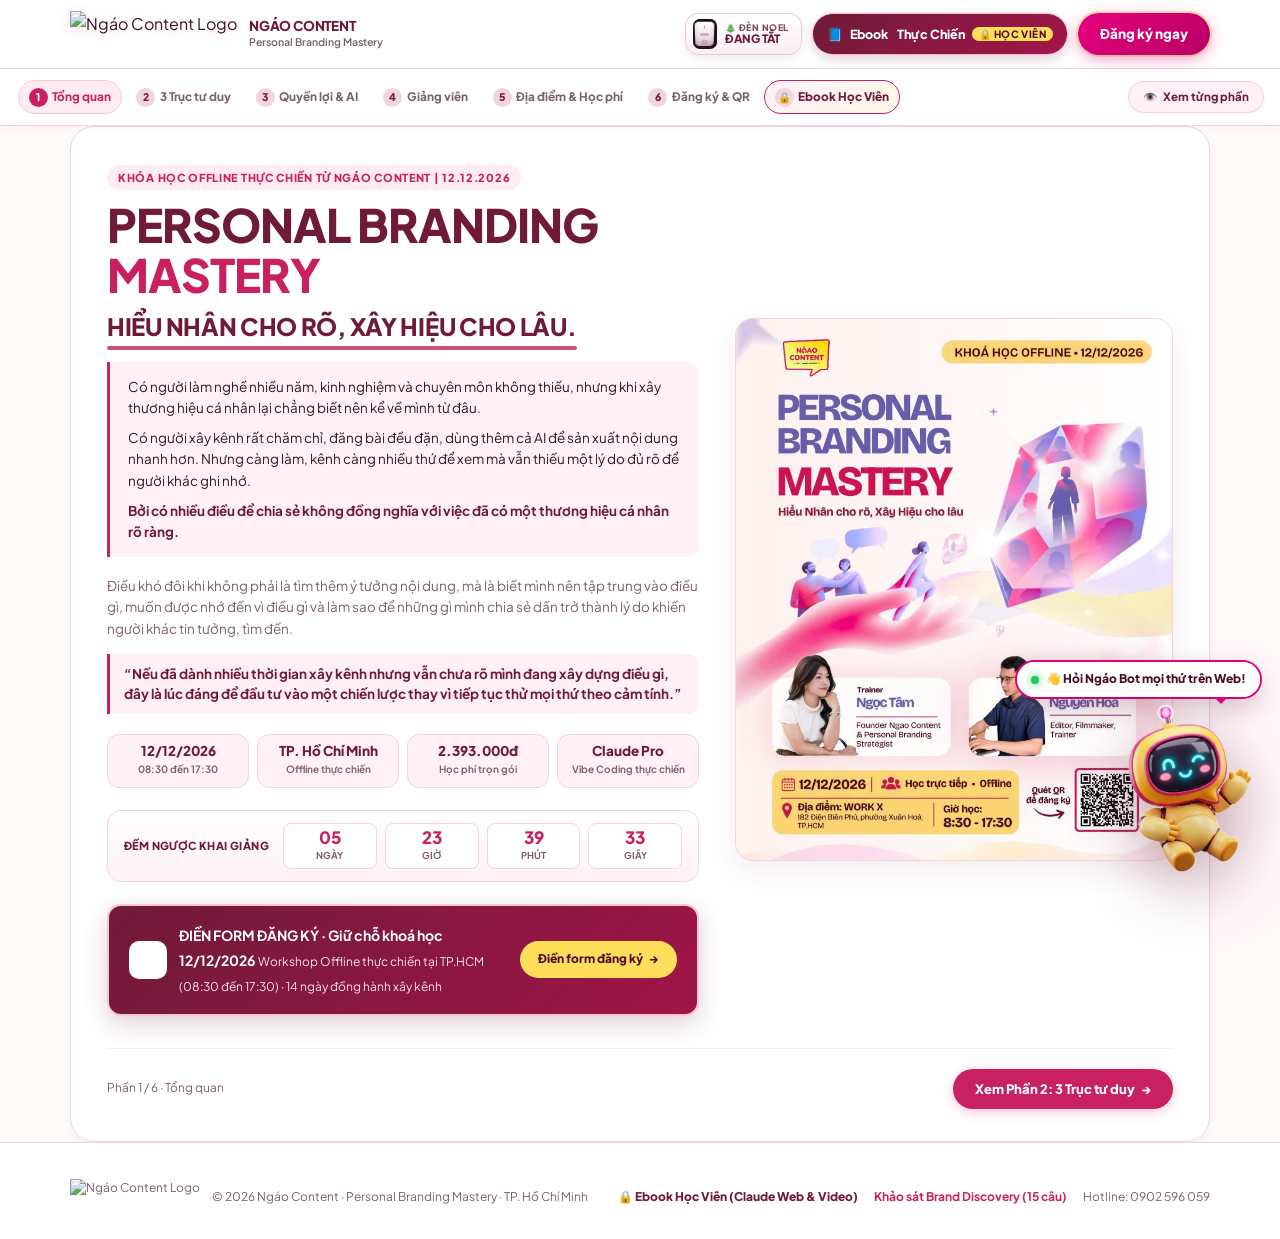
==== index.html @ 54965bad "Fix subnav Ebook tab clipping and launch interactive Noel & flashlight effects" ====
<!DOCTYPE html>
<html lang="vi">
<head>
  <meta charset="utf-8">
  <meta name="viewport" content="width=device-width, initial-scale=1">
  <title>Personal Branding Mastery | Khóa học Offline Ngáo Content</title>
  <meta name="description" content="Khóa học Offline thực chiến từ Ngáo Content | 12.12.2026 tại TP.HCM cùng Trainer Ngọc Tâm & Nguyễn Hoà. Hiểu Nhân cho rõ, Xây Hiệu cho lâu.">
  <meta name="theme-color" content="#C82061">
  <link rel="preconnect" href="https://fonts.googleapis.com">
  <link rel="preconnect" href="https://fonts.gstatic.com" crossorigin>
  <link href="https://fonts.googleapis.com/css2?family=Plus+Jakarta+Sans:wght@400;500;600;700;800;900&family=Playfair+Display:ital,wght@0,600;0,700;1,600&display=swap" rel="stylesheet">
  <style>
    :root {
      --primary: #C82061;
      --primary-dark: #701A39;
      --primary-light: #FFEBF2;
      --primary-hover: #AB164F;
      --gold: #D89824;
      --gold-light: #FDECC8;
      --bg: #FFF9FA;
      --bg-alt: #FFF1F5;
      --card-bg: #FFFFFF;
      --text: #381525;
      --text-muted: #7E5F6F;
      --text-light: #9B7E8C;
      --border: #F1D4DF;
      --border-light: #FCE8EE;
      --shadow-sm: 0 4px 12px rgba(112, 26, 57, 0.04);
      --shadow-md: 0 10px 28px rgba(112, 26, 57, 0.08);
      --shadow-lg: 0 18px 42px rgba(112, 26, 57, 0.12);
      --radius-sm: 10px;
      --radius-md: 18px;
      --radius-lg: 24px;
      --font-sans: 'Plus Jakarta Sans', system-ui, -apple-system, sans-serif;
      --font-serif: 'Playfair Display', Georgia, serif;
    }

    * { box-sizing: border-box; margin: 0; padding: 0; }
    html {
      scroll-behavior: smooth;
      overflow-x: hidden;
      max-width: 100vw;
    }
    body {
      background: var(--bg);
      color: var(--text);
      font-family: var(--font-sans);
      line-height: 1.58;
      -webkit-font-smoothing: antialiased;
      overflow-x: hidden;
      max-width: 100vw;
      min-height: 100vh;
      display: flex;
      flex-direction: column;
    }

    img { max-width: 100%; height: auto; display: block; }
    button, input, select, textarea { font: inherit; }
    a { color: inherit; text-decoration: none; }

    .container {
      width: 100%;
      max-width: 1180px;
      margin: 0 auto;
      padding: 0 20px;
    }

    /* HEADER */
    header {
      position: sticky;
      top: 0;
      z-index: 100;
      background: rgba(255, 255, 255, 0.95);
      backdrop-filter: blur(14px);
      -webkit-backdrop-filter: blur(14px);
      border-bottom: 1px solid var(--border);
    }
    .nav-wrap {
      display: flex;
      align-items: center;
      justify-content: space-between;
      height: 68px;
      gap: 14px;
    }
    .brand-logo {
      display: flex;
      align-items: center;
      gap: 12px;
      text-decoration: none;
    }
    .brand-logo-img {
      height: 46px;
      width: auto;
      object-fit: contain;
      filter: drop-shadow(0 2px 6px rgba(200, 32, 97, 0.16));
      transition: transform 0.25s ease;
    }
    .brand-logo:hover .brand-logo-img {
      transform: scale(1.05) rotate(-2deg);
    }
    .emblem {
      width: 40px;
      height: 40px;
      background: linear-gradient(135deg, var(--primary), var(--primary-dark));
      color: #fff;
      display: grid;
      place-items: center;
      font-size: 21px;
      font-weight: 900;
      border-radius: 11px;
      box-shadow: 0 3px 12px rgba(200, 32, 97, 0.28);
    }
    .brand-info b {
      display: block;
      font-size: 13.5px;
      font-weight: 850;
      letter-spacing: -0.2px;
      color: var(--primary-dark);
      line-height: 1.2;
    }
    .brand-info small {
      display: block;
      font-size: 10.5px;
      color: var(--text-muted);
      font-weight: 600;
    }

    .nav-actions {
      display: flex;
      align-items: center;
      gap: 10px;
    }
    .btn-ebook-nav {
      display: inline-flex;
      align-items: center;
      gap: 8px;
      height: 42px;
      padding: 0 18px;
      background: linear-gradient(135deg, #701A39 0%, #A3164B 100%);
      color: #fff;
      border: 1.5px solid #F6B8D0;
      border-radius: 9999px;
      font-size: 13px;
      font-weight: 800;
      cursor: pointer;
      box-shadow: 0 4px 12px rgba(112, 26, 57, 0.2);
      transition: all 0.25s cubic-bezier(0.16, 1, 0.3, 1);
      white-space: nowrap;
      flex-shrink: 0;
      line-height: 1;
    }
    .btn-ebook-nav:hover {
      transform: translateY(-2px);
      box-shadow: 0 8px 20px rgba(112, 26, 57, 0.32);
      background: linear-gradient(135deg, #881B43 0%, #C82061 100%);
    }
    .btn-ebook-nav .vip-pill {
      background: #FFDE59;
      color: #540B27;
      font-size: 10px;
      font-weight: 900;
      padding: 3px 8px;
      border-radius: 9999px;
      letter-spacing: 0.4px;
      line-height: 1;
      display: inline-flex;
      align-items: center;
    }

    .btn-primary {
      display: inline-flex;
      align-items: center;
      justify-content: center;
      height: 42px;
      padding: 0 22px;
      background: linear-gradient(135deg, var(--primary), var(--primary-dark));
      color: #fff;
      border: none;
      border-radius: 9999px;
      font-size: 13.5px;
      font-weight: 750;
      cursor: pointer;
      box-shadow: 0 4px 14px rgba(200, 32, 97, 0.25);
      transition: all 0.2s ease;
      white-space: nowrap;
      flex-shrink: 0;
      line-height: 1;
    }
    .btn-primary:hover {
      transform: translateY(-1px);
      box-shadow: 0 6px 18px rgba(200, 32, 97, 0.35);
    }
    .btn-header-reg {
      background: linear-gradient(135deg, #E6007E 0%, #B80064 100%);
      box-shadow: 0 4px 16px rgba(230, 0, 126, 0.38), 0 0 0 2px rgba(255, 222, 89, 0.45);
      font-weight: 850;
      transition: all 0.22s ease;
    }
    .btn-header-reg:hover {
      transform: translateY(-1px) scale(1.03);
      box-shadow: 0 8px 24px rgba(230, 0, 126, 0.58), 0 0 0 3px rgba(255, 222, 89, 0.75);
    }

    /* PART SELECTOR / SUBNAV BAR */
    .part-nav-bar {
      background: #fff;
      border-bottom: 1px solid var(--border);
      position: sticky;
      top: 68px;
      z-index: 90;
      box-shadow: 0 2px 8px rgba(112, 26, 57, 0.03);
    }
    .part-nav-container {
      max-width: 1280px;
      display: flex;
      align-items: center;
      justify-content: space-between;
      gap: 10px;
      padding: 8px 16px;
      overflow: visible;
    }
    
    .part-tabs {
      display: flex;
      align-items: center;
      gap: 4px;
      list-style: none;
      overflow-x: auto;
      scrollbar-width: none;
      flex: 1 1 auto;
      min-width: 0;
      padding: 3px 2px;
    }
    .part-tabs::-webkit-scrollbar { display: none; }
    .part-tab-btn {
      display: inline-flex;
      align-items: center;
      gap: 4.5px;
      padding: 6.5px 9.5px;
      border-radius: 99px;
      font-size: 11.8px;
      font-weight: 750;
      color: var(--text-muted);
      border: 1.5px solid transparent;
      background: transparent;
      cursor: pointer;
      white-space: nowrap;
      flex-shrink: 0;
      transition: all 0.2s ease;
    }
    @media (max-width: 1180px) and (min-width: 641px) {
      .part-nav-container {
        gap: 8px;
        padding: 7px 12px;
      }
      .part-tabs { gap: 3px; }
      .part-tab-btn {
        padding: 6px 7.5px;
        font-size: 11.2px;
        gap: 3.5px;
      }
      .view-mode-toggle {
        padding: 5.5px 10px;
        font-size: 11px;
      }
    }
    .part-tab-btn:hover {
      background: var(--bg-alt);
      color: var(--primary-dark);
    }
    .part-tab-btn.active {
      background: var(--primary-light);
      border-color: #F6CAD8;
      color: var(--primary);
    }
    .part-tab-btn .badge-num {
      width: 19px;
      height: 19px;
      border-radius: 50%;
      background: #F1D4DF;
      color: var(--primary-dark);
      display: grid;
      place-items: center;
      font-size: 10.5px;
      font-weight: 800;
    }
    .part-tab-btn.active .badge-num {
      background: var(--primary);
      color: #fff;
    }

    .view-mode-toggle {
      display: inline-flex;
      align-items: center;
      gap: 6px;
      font-size: 11.5px;
      font-weight: 750;
      color: var(--primary-dark);
      background: var(--bg-alt);
      padding: 6px 14px;
      border-radius: 99px;
      border: 1.5px solid var(--border);
      cursor: pointer;
      white-space: nowrap;
      flex-shrink: 0;
      margin-left: auto;
      box-shadow: 0 1px 4px rgba(112, 26, 57, 0.05);
      transition: all 0.2s ease;
    }
    .view-mode-toggle:hover {
      background: #fff;
      border-color: var(--primary);
      color: var(--primary);
    }

    /* MAIN CONTENT VIEWPORTS */
    main { flex: 1; padding: 24px 0 50px; }

    .part-section {
      display: none;
      animation: fadeIn 0.25s ease-out;
      scroll-margin-top: 135px;
    }
    .part-section.active {
      display: block;
    }
    body.mode-full-scroll .part-section {
      display: block !important;
      padding-bottom: 48px;
      margin-bottom: 48px;
      border-bottom: 1px dashed var(--border);
    }
    @keyframes fadeIn {
      from { opacity: 0; transform: translateY(6px); }
      to { opacity: 1; transform: translateY(0); }
    }

    .part-card {
      background: #fff;
      border: 1.5px solid var(--border);
      border-radius: var(--radius-lg);
      padding: 36px 36px 32px;
      box-shadow: var(--shadow-sm);
    }

    .sec-badge {
      display: inline-block;
      font-size: 11px;
      font-weight: 850;
      text-transform: uppercase;
      letter-spacing: 0.7px;
      color: var(--primary);
      background: var(--primary-light);
      padding: 4px 11px;
      border-radius: 99px;
      margin-bottom: 10px;
    }
    .sec-title {
      font-size: clamp(23px, 2.8vw, 34px);
      font-weight: 900;
      color: var(--primary-dark);
      letter-spacing: -0.6px;
      line-height: 1.2;
      margin-bottom: 10px;
    }
    .sec-desc {
      font-size: 14.5px;
      color: var(--text-muted);
      line-height: 1.62;
      max-width: 720px;
      margin-bottom: 24px;
    }

    /* PART 1: OVERVIEW HERO */
    .overview-grid {
      display: grid;
      grid-template-columns: 1.15fr 0.85fr;
      gap: 36px;
      align-items: center;
    }
    .hero-h1 {
      font-size: clamp(30px, 3.8vw, 46px);
      font-weight: 900;
      line-height: 1.08;
      letter-spacing: -1px;
      color: var(--primary-dark);
      text-transform: uppercase;
      margin-bottom: 8px;
    }
    .hero-h1 em {
      display: block;
      color: var(--primary);
      font-style: normal;
    }
    .hero-slogan {
      font-family: var(--font-sans);
      font-size: clamp(18px, 2.2vw, 24px);
      font-weight: 850;
      font-style: normal;
      letter-spacing: -0.3px;
      color: var(--primary-dark);
      margin-bottom: 16px;
      display: inline-block;
      position: relative;
    }
    .hero-slogan::after {
      content: "";
      position: absolute;
      left: 0;
      bottom: -4px;
      width: 100%;
      height: 4px;
      background: var(--primary);
      border-radius: 2px;
      opacity: 0.8;
    }

    .pain-box {
      background: var(--bg-alt);
      border-left: 3px solid var(--primary);
      padding: 14px 18px;
      border-radius: 0 12px 12px 0;
      font-size: 13.5px;
      color: var(--text);
      line-height: 1.6;
      margin-bottom: 18px;
    }
    .pain-box p { margin-bottom: 8px; }
    .pain-box p:last-child { margin-bottom: 0; }

    .hero-quote-highlight {
      font-family: var(--font-sans);
      font-style: normal;
      color: var(--primary-dark);
      font-weight: 700;
      font-size: 13.5px;
      line-height: 1.5;
      margin-bottom: 20px;
      display: block;
      padding: 10px 14px;
      background: #FFF0F5;
      border-left: 3.5px solid var(--primary);
      border-radius: 0 10px 10px 0;
    }

    /* STATS BADGES */
    .quick-stats {
      display: grid;
      grid-template-columns: repeat(4, 1fr);
      gap: 8px;
      margin-bottom: 22px;
    }
    .stat-pill {
      background: var(--bg-alt);
      border: 1px solid var(--border);
      border-radius: 12px;
      padding: 9px 8px;
      text-align: center;
    }
    .stat-pill strong {
      display: block;
      font-size: 13.5px;
      font-weight: 850;
      color: var(--primary-dark);
      line-height: 1.1;
    }
    .stat-pill small {
      display: block;
      font-size: 10px;
      color: var(--text-muted);
      font-weight: 650;
      margin-top: 3px;
    }

    /* COUNTDOWN */
    .countdown-bar {
      background: linear-gradient(180deg, #FFFFFF, var(--bg-alt));
      border: 1.5px solid var(--border);
      border-radius: 14px;
      padding: 12px 16px;
      display: flex;
      align-items: center;
      gap: 14px;
      margin-bottom: 22px;
    }
    .cd-title {
      font-size: 11px;
      font-weight: 800;
      color: var(--primary-dark);
      text-transform: uppercase;
      letter-spacing: 0.4px;
      min-width: 90px;
    }
    .cd-items {
      display: flex;
      gap: 8px;
      flex: 1;
    }
    .cd-box {
      flex: 1;
      text-align: center;
      background: #fff;
      border: 1px solid #F8D1E0;
      border-radius: 8px;
      padding: 5px 2px;
    }
    .cd-box b {
      display: block;
      font-size: 17px;
      font-weight: 900;
      color: var(--primary);
      line-height: 1;
    }
    .cd-box span {
      display: block;
      font-size: 9.5px;
      color: var(--text-muted);
      font-weight: 700;
      text-transform: uppercase;
      margin-top: 2px;
    }

    /* POSTER CARD RIGHT */
    .poster-wrap {
      border: 1.5px solid var(--border);
      border-radius: var(--radius-md);
      overflow: hidden;
      box-shadow: var(--shadow-md);
      background: #FFF1F5;
      position: relative;
    }
    .poster-wrap img {
      width: 100%;
      aspect-ratio: 825 / 1024;
      object-fit: cover;
    }

    /* PART 2: INTERACTIVE 3-PILLAR TABS */
    .pillar-tabs {
      display: grid;
      grid-template-columns: repeat(3, 1fr);
      gap: 12px;
      margin-bottom: 24px;
    }
    .pillar-tab-card {
      background: var(--bg-alt);
      border: 2px solid var(--border);
      border-radius: 14px;
      padding: 16px 14px;
      cursor: pointer;
      text-align: left;
      transition: all 0.2s ease;
    }
    .pillar-tab-card:hover {
      border-color: #E2A6BD;
      background: #FFF4F8;
    }
    .pillar-tab-card.active {
      background: #fff;
      border-color: var(--primary);
      box-shadow: 0 4px 16px rgba(200, 32, 97, 0.12);
    }
    .pillar-tab-badge {
      display: inline-block;
      font-size: 10.5px;
      font-weight: 850;
      color: var(--primary);
      text-transform: uppercase;
      margin-bottom: 4px;
    }
    .pillar-tab-card h4 {
      font-size: 16px;
      font-weight: 850;
      color: var(--primary-dark);
      letter-spacing: -0.2px;
    }
    .pillar-tab-card small {
      display: block;
      font-size: 11px;
      color: var(--text-muted);
      margin-top: 2px;
    }

    .pillar-detail-box {
      background: var(--bg-alt);
      border: 1.5px solid var(--border);
      border-radius: var(--radius-md);
      padding: 26px 28px;
    }
    .p-detail-content { display: none; }
    .p-detail-content.active { display: block; animation: fadeIn 0.2s ease; }
    .p-detail-content h3 {
      font-size: 19px;
      font-weight: 850;
      color: var(--primary-dark);
      margin-bottom: 10px;
    }
    .p-detail-content p {
      font-size: 13.5px;
      color: var(--text);
      line-height: 1.62;
      margin-bottom: 16px;
    }
    .p-list {
      list-style: none;
      display: grid;
      gap: 10px;
    }
    .p-list li {
      display: flex;
      align-items: flex-start;
      gap: 10px;
      font-size: 13px;
      font-weight: 600;
      color: var(--text);
    }
    .p-list li span {
      color: var(--primary);
      font-size: 14px;
      flex-shrink: 0;
    }

    /* PART 3: PACKAGES & BEYOND 1-DAY VALUE */
    .benefit-grid {
      display: grid;
      grid-template-columns: repeat(2, 1fr);
      gap: 18px;
      margin-top: 20px;
    }
    .benefit-card {
      background: var(--bg-alt);
      border: 1.5px solid var(--border);
      border-radius: 14px;
      padding: 20px;
      display: flex;
      gap: 14px;
      align-items: flex-start;
      transition: all 0.2s ease;
    }
    .benefit-card:hover {
      background: #fff;
      border-color: var(--primary);
      box-shadow: var(--shadow-sm);
    }
    .benefit-icon {
      width: 44px;
      height: 44px;
      background: #fff;
      border: 1.5px solid var(--border);
      border-radius: 12px;
      display: grid;
      place-items: center;
      font-size: 20px;
      flex-shrink: 0;
    }
    .benefit-card h4 {
      font-size: 15px;
      font-weight: 850;
      color: var(--primary-dark);
      margin-bottom: 4px;
    }
    .benefit-card p {
      font-size: 12.5px;
      color: var(--text-muted);
      line-height: 1.5;
    }

    .ai-highlight-card {
      grid-column: span 2;
      background: linear-gradient(135deg, #701A39, #450B20);
      color: #fff;
      border-radius: 16px;
      padding: 24px 28px;
      border: 1.5px solid #A01548;
      box-shadow: 0 8px 24px rgba(112, 26, 57, 0.2);
    }
    .ai-highlight-card h4 {
      color: #FFD43B;
      font-size: 17px;
      font-weight: 850;
      margin-bottom: 8px;
      display: flex;
      align-items: center;
      gap: 8px;
    }
    .ai-highlight-card p {
      color: #F8D8E5;
      font-size: 13.5px;
      line-height: 1.6;
      margin-bottom: 12px;
    }
    .ai-highlight-quote {
      font-family: var(--font-sans);
      font-style: normal;
      font-weight: 700;
      color: #FFF;
      font-size: 13.5px;
      line-height: 1.55;
      border-left: 3.5px solid #FFD43B;
      padding-left: 12px;
    }

    /* PART 4: TRAINERS */
    .trainers-row {
      display: grid;
      grid-template-columns: 1fr 1fr;
      gap: 24px;
    }
    .trainer-card {
      background: #FFFFFF;
      border: 1.5px solid var(--border);
      border-radius: 18px;
      padding: 24px;
      display: flex;
      flex-direction: column;
      gap: 14px;
      transition: all 0.25s ease;
      box-shadow: 0 4px 16px rgba(112, 26, 57, 0.05);
      position: relative;
    }
    .trainer-card:hover {
      border-color: var(--primary);
      box-shadow: 0 10px 28px rgba(112, 26, 57, 0.12);
      transform: translateY(-2px);
    }
    .trainer-top {
      display: grid;
      grid-template-columns: 120px 1fr;
      gap: 18px;
      align-items: center;
    }
    .trainer-avatar-frame {
      width: 120px;
      height: 155px;
      border-radius: 16px;
      overflow: hidden;
      border: 3px solid #FFF;
      box-shadow: 0 6px 18px rgba(112, 26, 57, 0.14);
      background: linear-gradient(135deg, #FFF1F5 0%, #FFE0EC 100%);
      flex-shrink: 0;
    }
    .trainer-avatar-frame img {
      width: 100%;
      height: 100%;
      object-fit: cover;
      object-position: top center;
      display: block;
    }
    .trainer-meta h3 {
      font-size: 22px;
      font-weight: 900;
      color: var(--primary-dark);
      margin-bottom: 4px;
      letter-spacing: -0.3px;
    }
    .t-badge {
      display: inline-block;
      font-size: 11px;
      font-weight: 850;
      color: #FFF;
      background: var(--primary);
      padding: 3px 10px;
      border-radius: 99px;
      text-transform: uppercase;
      letter-spacing: 0.5px;
      margin-bottom: 6px;
    }
    .trainer-title {
      font-size: 12.5px;
      font-weight: 800;
      color: var(--primary-dark);
      line-height: 1.4;
      margin-bottom: 0;
    }
    .trainer-bio {
      font-size: 13px;
      color: var(--text);
      line-height: 1.6;
      background: #FFF9FB;
      border: 1px solid #F8DFE9;
      border-radius: 12px;
      padding: 12px 14px;
    }
    .trainer-trust-block {
      background: #FAFAFA;
      border: 1px solid #ECECEC;
      border-radius: 12px;
      padding: 12px 14px;
    }
    .trust-block-title {
      font-size: 11px;
      font-weight: 850;
      color: var(--primary-dark);
      text-transform: uppercase;
      letter-spacing: 0.5px;
      margin-bottom: 8px;
      display: flex;
      align-items: center;
      gap: 6px;
    }
    .trainer-channels-chips {
      display: flex;
      flex-wrap: wrap;
      gap: 6px;
      margin-bottom: 10px;
    }
    .channel-chip {
      background: #FFF;
      border: 1px solid #E4CDD7;
      padding: 5px 11px;
      border-radius: 8px;
      font-size: 11.5px;
      font-weight: 700;
      color: var(--primary-dark);
      display: inline-flex;
      align-items: center;
      gap: 5px;
      text-decoration: none;
      transition: all 0.2s;
    }
    .channel-chip:hover {
      border-color: var(--primary);
      background: #FFF0F5;
      color: var(--primary);
    }
    .trust-bullets {
      list-style: none;
      padding: 0;
      margin: 0;
      display: flex;
      flex-direction: column;
      gap: 6px;
    }
    .trust-bullets li {
      font-size: 12px;
      color: var(--text);
      line-height: 1.45;
      position: relative;
      padding-left: 18px;
    }
    .trust-bullets li::before {
      content: "✓";
      position: absolute;
      left: 0;
      top: 0;
      color: var(--primary);
      font-weight: 900;
      font-size: 11px;
    }
    .trainer-quote-box {
      margin-top: auto;
      background: linear-gradient(135deg, #FFF0F5 0%, #FFF8FA 100%);
      border-left: 3.5px solid var(--primary);
      border-radius: 0 10px 10px 0;
      padding: 10px 14px;
      font-family: var(--font-sans);
      font-style: normal;
      font-size: 12.5px;
      font-weight: 700;
      color: var(--primary-dark);
      line-height: 1.5;
    }

    /* PART 5: LOGISTICS & PRICING */
    .logistics-grid {
      display: grid;
      grid-template-columns: repeat(3, 1fr);
      gap: 16px;
      margin-bottom: 24px;
    }
    .log-card {
      background: var(--bg-alt);
      border: 1.5px solid var(--border);
      border-radius: 14px;
      padding: 20px 18px;
    }
    .log-card .icon {
      font-size: 24px;
      margin-bottom: 8px;
    }
    .log-card span {
      display: block;
      font-size: 11px;
      font-weight: 800;
      color: var(--primary);
      text-transform: uppercase;
      letter-spacing: 0.4px;
      margin-bottom: 2px;
    }
    .log-card strong {
      display: block;
      font-size: 15px;
      font-weight: 850;
      color: var(--primary-dark);
      margin-bottom: 4px;
    }
    .log-card p {
      font-size: 12.5px;
      color: var(--text-muted);
      line-height: 1.45;
    }

    .pricing-banner {
      background: linear-gradient(135deg, #FFF0F5 0%, #FFF8E7 100%);
      border: 2px solid #C82061;
      border-radius: 16px;
      padding: 20px 24px;
      display: flex;
      align-items: center;
      justify-content: space-between;
      gap: 20px;
      margin-bottom: 24px;
      box-shadow: 0 4px 16px rgba(200, 32, 97, 0.12);
    }
    .price-val {
      font-size: clamp(24px, 3vw, 34px);
      font-weight: 900;
      color: var(--primary);
      line-height: 1;
    }
    .price-note {
      font-size: 12px;
      color: #8E204E;
      font-weight: 700;
      margin-top: 4px;
    }

    .audience-tag-wrap {
      background: var(--bg-alt);
      border: 1px solid var(--border);
      border-radius: 12px;
      padding: 16px;
      margin-bottom: 24px;
    }
    .audience-tag-wrap strong {
      display: block;
      font-size: 13px;
      color: var(--primary-dark);
      margin-bottom: 8px;
    }
    .audience-tags {
      display: flex;
      flex-wrap: wrap;
      gap: 8px;
    }
    .aud-tag {
      background: #fff;
      border: 1px solid var(--border);
      border-radius: 99px;
      padding: 5px 12px;
      font-size: 12px;
      font-weight: 650;
      color: var(--text);
    }

    /* PART 6: REGISTRATION & QR */
    .register-single-wrap {
      max-width: 580px;
      margin: 0 auto;
    }
    .qr-box-wrap {
      background: linear-gradient(180deg, #FFFFFF 0%, #FFF9FB 100%);
      border: 2px solid #F5CAD8;
      border-radius: var(--radius-lg);
      padding: 38px 28px;
      text-align: center;
      display: flex;
      flex-direction: column;
      align-items: center;
      justify-content: center;
      box-shadow: 0 16px 44px rgba(112, 26, 57, 0.08), 0 0 0 1px rgba(230, 0, 126, 0.1);
      position: relative;
    }
    .qr-scan-badge {
      display: inline-flex;
      align-items: center;
      gap: 8px;
      font-size: 12.5px;
      font-weight: 900;
      color: #C82061;
      background: linear-gradient(135deg, #FFF0F5 0%, #FFFFFF 100%);
      padding: 7px 20px;
      border-radius: 99px;
      border: 2px solid #E6007E;
      margin-bottom: 22px;
      letter-spacing: 0.6px;
      box-shadow: 0 4px 18px rgba(230, 0, 126, 0.22), 0 0 12px rgba(230, 0, 126, 0.12);
    }
    .qr-badge-pulse {
      width: 8px;
      height: 8px;
      background: #22C55E;
      border-radius: 50%;
      box-shadow: 0 0 10px #22C55E;
      animation: qrDotPulse 1.8s infinite;
    }
    @keyframes qrDotPulse {
      0%, 100% { transform: scale(1); opacity: 1; }
      50% { transform: scale(1.4); opacity: 0.6; }
    }
    .qr-img {
      width: 195px;
      height: 195px;
      background: #ffffff;
      border: 3.5px solid #E6007E;
      border-radius: 22px;
      padding: 10px;
      margin: 0 auto 16px;
      box-sizing: border-box;
      animation: qrLuminousGlow 3.2s ease-in-out infinite;
      transition: all 0.3s cubic-bezier(0.16, 1, 0.3, 1);
    }
    @keyframes qrLuminousGlow {
      0%, 100% {
        box-shadow: 0 0 0 4px rgba(230, 0, 126, 0.22), 0 12px 32px rgba(230, 0, 126, 0.35), 0 0 20px rgba(255, 222, 89, 0.35);
        transform: translateY(0);
      }
      50% {
        box-shadow: 0 0 0 8px rgba(230, 0, 126, 0.42), 0 18px 46px rgba(230, 0, 126, 0.55), 0 0 32px rgba(255, 222, 89, 0.65);
        transform: translateY(-2px);
      }
    }
    .qr-img:hover {
      transform: scale(1.05);
      box-shadow: 0 0 0 10px rgba(230, 0, 126, 0.5), 0 22px 54px rgba(230, 0, 126, 0.7), 0 0 40px rgba(255, 222, 89, 0.8);
    }
    .qr-img a {
      display: flex;
      align-items: center;
      justify-content: center;
      width: 100%;
      height: 100%;
    }
    .qr-img img {
      width: 100%;
      height: 100%;
      object-fit: contain;
      display: block;
      border-radius: 12px;
    }
    .cta-register-highlight {
      position: relative;
      overflow: hidden;
      padding: 16px 38px !important;
      font-size: 15.5px !important;
      font-weight: 900 !important;
      letter-spacing: 0.3px;
      text-decoration: none;
      border-radius: 99px !important;
      display: inline-flex;
      align-items: center;
      gap: 10px;
      background: linear-gradient(135deg, #E6007E 0%, #C82061 50%, #900B48 100%) !important;
      color: #FFFFFF !important;
      box-shadow: 0 10px 30px rgba(230, 0, 126, 0.45), 0 0 0 3px rgba(255, 222, 89, 0.55) !important;
      transition: all 0.28s cubic-bezier(0.16, 1, 0.3, 1) !important;
      animation: ctaPulseGlow 3s infinite ease-in-out;
    }
    @keyframes ctaPulseGlow {
      0%, 100% {
        box-shadow: 0 10px 30px rgba(230, 0, 126, 0.45), 0 0 0 3px rgba(255, 222, 89, 0.5);
        transform: translateY(0);
      }
      50% {
        box-shadow: 0 16px 42px rgba(230, 0, 126, 0.68), 0 0 0 6px rgba(255, 222, 89, 0.85), 0 0 24px rgba(230, 0, 126, 0.4);
        transform: translateY(-2px);
      }
    }
    .cta-register-highlight:hover {
      transform: translateY(-4px) scale(1.025) !important;
      box-shadow: 0 20px 48px rgba(230, 0, 126, 0.75), 0 0 0 7px rgba(255, 222, 89, 0.95), 0 0 32px rgba(230, 0, 126, 0.5) !important;
    }
    .cta-register-highlight::after {
      content: '';
      position: absolute;
      top: -50%;
      left: -50%;
      width: 200%;
      height: 200%;
      background: linear-gradient(60deg, transparent 35%, rgba(255, 255, 255, 0.45) 50%, transparent 65%);
      transform: translateX(-100%);
      animation: ctaShimmerSweep 4.5s infinite;
    }
    @keyframes ctaShimmerSweep {
      0%, 70% { transform: translateX(-100%); }
      100% { transform: translateX(100%); }
    }
    .qr-box-wrap h4 {
      font-size: 15px;
      font-weight: 850;
      color: var(--primary-dark);
      margin-bottom: 4px;
    }
    .qr-box-wrap p {
      font-size: 11.5px;
      color: var(--text-muted);
      line-height: 1.45;
      max-width: 240px;
    }

    /* STEP NAVIGATION FOOTER INSIDE EACH PART */
    .part-nav-footer {
      margin-top: 32px;
      padding-top: 20px;
      border-top: 1px solid var(--border-light);
      display: flex;
      align-items: center;
      justify-content: space-between;
      gap: 12px;
    }
    .btn-step-prev {
      display: inline-flex;
      align-items: center;
      gap: 6px;
      padding: 9px 18px;
      background: var(--bg-alt);
      color: var(--text-muted);
      border: 1px solid var(--border);
      border-radius: 99px;
      font-size: 13px;
      font-weight: 750;
      cursor: pointer;
      transition: all 0.2s ease;
    }
    .btn-step-prev:hover {
      background: #fff;
      color: var(--primary-dark);
    }
    .btn-step-next {
      display: inline-flex;
      align-items: center;
      gap: 6px;
      padding: 10px 22px;
      background: var(--primary);
      color: #fff;
      border: none;
      border-radius: 99px;
      font-size: 13px;
      font-weight: 800;
      cursor: pointer;
      box-shadow: 0 3px 12px rgba(200, 32, 97, 0.25);
      transition: all 0.2s ease;
    }
    .btn-step-next:hover {
      background: var(--primary-hover);
      transform: translateX(2px);
    }

    /* INTEGRATED BANNER TO BRAND DISCOVERY */
    .mini-tool-banner {
      background: linear-gradient(135deg, #701A39, #991648);
      color: #fff;
      border-radius: 14px;
      padding: 16px 20px;
      display: flex;
      align-items: center;
      justify-content: space-between;
      gap: 16px;
      margin-top: 22px;
    }
    .mini-tool-btn {
      padding: 7px 14px;
      background: #fff;
      color: var(--primary-dark);
      border-radius: 99px;
      font-size: 12px;
      font-weight: 800;
      white-space: nowrap;
      transition: all 0.2s ease;
    }
    .mini-tool-btn:hover { background: var(--gold-light); }

    /* FOOTER */
    footer {
      background: #fff;
      border-top: 1px solid var(--border);
      padding: 36px 0 24px;
      margin-top: auto;
    }
    .footer-inner {
      display: flex;
      align-items: center;
      justify-content: space-between;
      font-size: 12px;
      color: var(--text-muted);
      flex-wrap: wrap;
      gap: 14px;
    }

    /* MODAL */
    .modal-overlay {
      display: none;
      position: fixed;
      inset: 0;
      background: rgba(40, 10, 24, 0.65);
      backdrop-filter: blur(5px);
      z-index: 999;
      place-items: center;
      padding: 20px;
    }
    .modal-overlay.active { display: grid; }
    .modal-card {
      background: #fff;
      border-radius: var(--radius-md);
      padding: 32px 28px;
      max-width: 440px;
      width: 100%;
      text-align: center;
      box-shadow: var(--shadow-lg);
      border: 1.5px solid var(--border);
    }
    .modal-card h3 {
      font-size: 20px;
      font-weight: 900;
      color: var(--primary-dark);
      margin-bottom: 8px;
    }
    .modal-card p {
      font-size: 13px;
      color: var(--text-muted);
      line-height: 1.55;
      margin-bottom: 20px;
    }

    .btn-reg-short { display: none; }
    .btn-reg-full { display: inline; }

    /* RESPONSIVE & MOBILE FIRST OPTIMIZATION */
    @media (max-width: 900px) {
      .overview-grid { grid-template-columns: 1fr; gap: 24px; }
      .trainers-row { grid-template-columns: 1fr; }
      .benefit-grid { grid-template-columns: 1fr; }
      .ai-highlight-card { grid-column: span 1; }
      .pricing-banner { flex-direction: column; text-align: center; }
      .register-grid { grid-template-columns: 1fr; }
      .logistics-grid { grid-template-columns: 1fr; }
      .pillar-tabs { grid-template-columns: 1fr; }
      .part-card { padding: 24px 20px; }
      .quick-stats { grid-template-columns: repeat(2, 1fr); }
    }

    @media (max-width: 768px) {
      .part-card { padding: 22px 16px; border-radius: 20px; }
      .hero-h1 { font-size: 32px; letter-spacing: -0.5px; }
    }

    @media (max-width: 640px) {
      body {
        overflow-x: hidden !important;
      }
      /* 1. Header & Navigation Fixes */
      header {
        height: auto;
      }
      .nav-wrap {
        height: 52px;
        padding: 0 10px;
        flex-wrap: nowrap;
        justify-content: space-between;
        gap: 6px;
      }
      .brand-logo {
        gap: 6px;
        flex-shrink: 0;
      }
      .brand-logo-img {
        height: 30px;
      }
      .brand-info b {
        font-size: 12.5px;
        letter-spacing: -0.2px;
      }
      .brand-info small {
        display: none; /* Hide subtitle on tiny screens for single-line compact header */
      }
      .nav-actions {
        display: flex;
        align-items: center;
        gap: 6px;
        flex-shrink: 0;
      }
      .btn-ebook-suffix,
      .vip-pill,
      .btn-reg-full {
        display: none !important;
      }
      .btn-reg-short {
        display: inline !important;
      }
      .btn-ebook-nav {
        height: 32px;
        padding: 0 8px;
        font-size: 11px;
        gap: 4px;
        white-space: nowrap;
      }
      .btn-primary {
        height: 32px;
        padding: 0 10px;
        font-size: 11.5px;
        font-weight: 800;
        white-space: nowrap;
      }

      /* 2. Subnav Bar */
      .part-nav-bar {
        top: 54px; /* Matches 54px mobile header exactly */
      }
      .part-nav-container {
        padding: 6px 10px;
        gap: 8px;
      }
      .part-tab-btn {
        padding: 6px 9px;
        font-size: 11px;
        gap: 4px;
      }
      .part-tab-btn .badge-num {
        width: 17px;
        height: 17px;
        font-size: 9.5px;
      }
      .view-mode-toggle {
        padding: 5px 10px;
        font-size: 11px;
        flex-shrink: 0;
        margin-right: 4px;
        box-sizing: border-box;
      }

      /* 3. Cards & Hero */
      .part-card {
        padding: 18px 14px;
        border-radius: 18px;
      }
      .sec-badge {
        max-width: 100%;
        white-space: normal;
        text-align: center;
        line-height: 1.35;
        font-size: 10px;
        padding: 5px 10px;
        box-sizing: border-box;
        word-break: break-word;
      }
      .hero-h1 {
        font-size: 27px;
        line-height: 1.1;
      }
      .hero-slogan {
        font-size: 12px;
        letter-spacing: 0.5px;
      }
      .pain-box {
        padding: 14px 12px;
        font-size: 12.5px;
      }
      .hero-quote-highlight {
        padding: 12px 14px;
        font-size: 12px;
      }
      .container {
        padding: 0 12px;
      }
      .quick-stats {
        grid-template-columns: 1fr 1fr;
        gap: 8px;
      }
      .stat-pill {
        padding: 8px 10px;
      }
      .stat-pill strong {
        font-size: 13.5px;
      }
      .stat-pill small {
        font-size: 10px;
      }
      .countdown-bar {
        flex-direction: column;
        align-items: stretch;
        gap: 8px;
        padding: 10px 12px;
      }
      .cd-title {
        min-width: 0;
        text-align: center;
        font-size: 10.5px;
      }
      .cd-items {
        gap: 6px;
      }
      .cd-box {
        padding: 4px 2px;
      }
      .cd-box b {
        font-size: 16px;
      }
      .cd-box small {
        font-size: 8.5px;
      }
      .poster-wrap {
        margin: 16px auto 0;
        border-radius: 14px;
      }
      .mini-tool-banner {
        flex-direction: column !important;
        align-items: stretch !important;
        gap: 12px !important;
        padding: 14px 12px !important;
      }
      .mini-tool-banner .mini-tool-btn {
        width: 100% !important;
        justify-content: center !important;
        padding: 10px 14px !important;
      }

      /* 4. Part 2: 3 Pillars */
      .pillar-tab-card {
        padding: 12px 10px;
        border-radius: 14px;
      }
      .p-icon {
        width: 32px;
        height: 32px;
        font-size: 14px;
      }
      .p-detail-content {
        padding: 16px 12px;
        border-radius: 14px;
      }
      .p-detail-content h3 {
        font-size: 15px;
      }
      .p-list li {
        font-size: 12.5px;
      }

      /* 5. Part 3: Benefits */
      .benefit-card {
        padding: 14px 12px;
      }
      .benefit-icon {
        width: 36px;
        height: 36px;
        font-size: 16px;
      }
      .ai-highlight-card {
        padding: 16px 14px;
      }

      /* 6. Part 4: Trainers */
      .trainer-top {
        grid-template-columns: 82px 1fr;
        gap: 12px;
      }
      .trainer-avatar-frame {
        width: 82px;
        height: 110px;
        border-radius: 12px;
      }
      .trainer-meta h3 {
        font-size: 18px;
      }
      .trainer-title {
        font-size: 11px;
      }
      .trainer-bio {
        font-size: 12.5px;
        line-height: 1.55;
      }
      .trainer-channels-chips {
        flex-direction: column;
        align-items: stretch;
        gap: 6px;
      }
      .channel-chip {
        width: 100%;
        justify-content: center;
        font-size: 11px;
        padding: 6px 10px;
      }
      .trainer-quote-box {
        font-size: 11.5px;
        padding: 8px 12px;
      }

      /* 7. Part 5: Logistics & Pricing */
      .logistics-card {
        padding: 14px 12px;
      }
      .logistics-card h4 {
        font-size: 14px;
      }
      .pricing-box {
        padding: 16px 12px;
      }
      .pricing-digits {
        font-size: 28px;
      }

      /* 8. Part 6: Register & QR */
      .qr-card {
        padding: 16px 12px;
      }
      .qr-box-wrap img {
        max-width: 180px;
        height: auto;
      }
      .btn-register-lg {
        padding: 12px 14px;
        font-size: 13px;
      }
      .hotline-pill {
        padding: 9px 12px;
        font-size: 12.5px;
      }

      /* 9. Part Nav Footer */
      .part-nav-footer {
        flex-direction: column-reverse;
        align-items: stretch;
        gap: 10px;
      }
      .btn-step-prev, .btn-step-next {
        width: 100%;
        justify-content: center;
        padding: 10px 14px;
        font-size: 12.5px;
      }
    }
  </style>
  <link rel="stylesheet" href="ebook-style.css?v=20261119_v12">
  <link rel="stylesheet" href="noel-effects.css?v=20261120_v1">
</head>
<body>

  <!-- HEADER -->
  <header>
    <div class="container nav-wrap">
      <a href="index.html" class="brand-logo" aria-label="Trang chủ Ngáo Content">
        <img src="assets/logo_ngao_content.png" alt="Ngáo Content Logo" class="brand-logo-img">
        <div class="brand-info">
          <b>NGÁO CONTENT</b>
          <small>Personal Branding Mastery</small>
        </div>
      </a>

      <div class="nav-actions">
        <button type="button" class="btn-ebook-nav" onclick="goToPart('ebook')" title="Ebook thực chiến Claude làm Web & Video (Chỉ dành cho học viên có mã PASS)">
          <span>📘</span>
          <span class="btn-ebook-label">Ebook</span>
          <span class="btn-ebook-suffix">&nbsp;Thực Chiến</span>
          <span class="vip-pill">🔒 HỌC VIÊN</span>
        </button>
        <button type="button" class="btn-primary btn-header-reg" onclick="goToPart('register')">
          <span class="btn-reg-full">Đăng ký ngay</span>
          <span class="btn-reg-short">Đăng ký</span>
        </button>
      </div>
    </div>
  </header>

  <!-- SUBNAV / PART SELECTOR BAR -->
  <nav class="part-nav-bar" aria-label="Điều hướng các phần của khoá học">
    <div class="container part-nav-container">
      <ul class="part-tabs" role="tablist">
        <li>
          <button class="part-tab-btn active" id="tabBtn-overview" role="tab" aria-selected="true" onclick="goToPart('overview')">
            <span class="badge-num">1</span>
            <span>Tổng quan</span>
          </button>
        </li>
        <li>
          <button class="part-tab-btn" id="tabBtn-curriculum" role="tab" aria-selected="false" onclick="goToPart('curriculum')">
            <span class="badge-num">2</span>
            <span>3 Trục tư duy</span>
          </button>
        </li>
        <li>
          <button class="part-tab-btn" id="tabBtn-benefits" role="tab" aria-selected="false" onclick="goToPart('benefits')">
            <span class="badge-num">3</span>
            <span>Quyền lợi & AI</span>
          </button>
        </li>
        <li>
          <button class="part-tab-btn" id="tabBtn-trainers" role="tab" aria-selected="false" onclick="goToPart('trainers')">
            <span class="badge-num">4</span>
            <span>Giảng viên</span>
          </button>
        </li>
        <li>
          <button class="part-tab-btn" id="tabBtn-logistics" role="tab" aria-selected="false" onclick="goToPart('logistics')">
            <span class="badge-num">5</span>
            <span>Địa điểm & Học phí</span>
          </button>
        </li>
        <li>
          <button class="part-tab-btn" id="tabBtn-register" role="tab" aria-selected="false" onclick="goToPart('register')">
            <span class="badge-num">6</span>
            <span>Đăng ký & QR</span>
          </button>
        </li>
        <li>
          <button class="part-tab-btn ebook-special-tab" id="tabBtn-ebook" role="tab" aria-selected="false" onclick="goToPart('ebook')">
            <span class="badge-num">🔒</span>
            <span>Ebook Học Viên</span>
          </button>
        </li>
      </ul>

      <button type="button" class="view-mode-toggle" id="viewModeToggle" onclick="toggleViewMode()" title="Chuyển chế độ xem từng phần hoặc cuộn toàn trang">
        <span id="viewModeIcon">👁️</span>
        <span id="viewModeText">Xem từng phần</span>
      </button>
    </div>
  </nav>

  <!-- MAIN VIEWPORTS -->
  <main class="container">

    <!-- PHẦN 1: TỔNG QUAN -->
    <section class="part-section active" id="part-overview" role="tabpanel" aria-labelledby="tabBtn-overview">
      <div class="part-card">
        <div class="overview-grid">
          <div>
            <span class="sec-badge">Khóa học Offline thực chiến từ Ngáo Content | 12.12.2026</span>
            <h1 class="hero-h1">
              PERSONAL BRANDING
              <em>MASTERY</em>
            </h1>
            <div class="hero-slogan">HIỂU NHÂN CHO RÕ, XÂY HIỆU CHO LÂU.</div>
            
            <div class="pain-box">
              <p>Có người làm nghề nhiều năm, kinh nghiệm và chuyên môn không thiếu, nhưng khi xây thương hiệu cá nhân lại chẳng biết nên kể về mình từ đâu.</p>
              <p>Có người xây kênh rất chăm chỉ, đăng bài đều đặn, dùng thêm cả AI để sản xuất nội dung nhanh hơn. Nhưng càng làm, kênh càng nhiều thứ để xem mà vẫn thiếu một lý do đủ rõ để người khác ghi nhớ.</p>
              <p style="font-weight:700;color:var(--primary-dark)">Bởi có nhiều điều để chia sẻ không đồng nghĩa với việc đã có một thương hiệu cá nhân rõ ràng.</p>
            </div>

            <p style="font-size:13.5px;color:var(--text-muted);line-height:1.6;margin-bottom:14px">
              Điều khó đôi khi không phải là tìm thêm ý tưởng nội dung, mà là biết mình nên tập trung vào điều gì, muốn được nhớ đến vì điều gì và làm sao để những gì mình chia sẻ dần trở thành lý do khiến người khác tin tưởng, tìm đến.
            </p>

            <div class="hero-quote-highlight">
              “Nếu đã dành nhiều thời gian xây kênh nhưng vẫn chưa rõ mình đang xây dựng điều gì, đây là lúc đáng để đầu tư vào một chiến lược thay vì tiếp tục thử mọi thứ theo cảm tính.”
            </div>

            <div class="quick-stats">
              <div class="stat-pill">
                <strong>12/12/2026</strong>
                <small>08:30 đến 17:30</small>
              </div>
              <div class="stat-pill">
                <strong>TP. Hồ Chí Minh</strong>
                <small>Offline thực chiến</small>
              </div>
              <div class="stat-pill">
                <strong>2.393.000đ</strong>
                <small>Học phí trọn gói</small>
              </div>
              <div class="stat-pill">
                <strong>Claude Pro</strong>
                <small>Vibe Coding thực chiến</small>
              </div>
            </div>

            <div class="countdown-bar">
              <div class="cd-title">Đếm ngược khai giảng</div>
              <div class="cd-items">
                <div class="cd-box"><b id="cdDays">00</b><span>Ngày</span></div>
                <div class="cd-box"><b id="cdHours">00</b><span>Giờ</span></div>
                <div class="cd-box"><b id="cdMins">00</b><span>Phút</span></div>
                <div class="cd-box"><b id="cdSecs">00</b><span>Giây</span></div>
              </div>
            </div>

            <div class="mini-tool-banner" style="background:linear-gradient(135deg, #701A39 0%, #A01548 100%);border:2px solid #F5C6D8;box-shadow:0 8px 24px rgba(112, 26, 57, 0.2)">
              <div style="display:flex;align-items:center;gap:12px">
                <div style="width:38px;height:38px;background:#fff;border-radius:10px;display:grid;place-items:center;font-size:20px;flex-shrink:0">✍️</div>
                <div>
                  <strong style="font-size:14px;color:#fff">ĐIỀN FORM ĐĂNG KÝ · Giữ chỗ khoá học 12/12/2026</strong>
                  <small style="color:#FFE0EC;font-size:12px">Workshop Offline thực chiến tại TP.HCM (08:30 đến 17:30) · 14 ngày đồng hành xây kênh</small>
                </div>
              </div>
              <a href="https://docs.google.com/forms/d/e/1FAIpQLSepAfBro_dd6fLU0Hj6dQpfPBSq8BkOecbS5xvoiyPW0TqbSw/viewform" target="_blank" rel="noopener noreferrer" class="mini-tool-btn" style="background:#FFDE59;color:#540B27;font-weight:900;padding:9px 18px;border:none;white-space:nowrap;display:inline-flex;align-items:center;gap:6px">
                <span>Điền form đăng ký</span>
                <span>→</span>
              </a>
            </div>
          </div>

          <div>
            <div class="poster-wrap">
              <img src="assets/poster.jpg?v=4" alt="Poster Khoá học Personal Branding Mastery" width="819" height="1024">
            </div>
          </div>
        </div>

        <div class="part-nav-footer">
          <span style="font-size:12px;color:var(--text-muted)">Phần 1 / 6 · Tổng quan</span>
          <button type="button" class="btn-step-next" onclick="goToPart('curriculum')">
            <span>Xem Phần 2: 3 Trục tư duy</span>
            <span>→</span>
          </button>
        </div>
      </div>
    </section>

    <!-- PHẦN 2: 3 TRỤC TƯ DUY -->
    <section class="part-section" id="part-curriculum" role="tabpanel" aria-labelledby="tabBtn-curriculum">
      <div class="part-card">
        <span class="sec-badge">Phương pháp cốt lõi</span>
        <h2 class="sec-title">Ba Trục Tư Duy: Hiểu Nhân · Định Vị · Xây Hiệu</h2>
        <p class="sec-desc">
          Đó là lý do Ngáo Content xây dựng PERSONAL BRANDING MASTERY với ba trục tư duy nền tảng:
        </p>

        <!-- 3 Interactive Tabs -->
        <div class="pillar-tabs">
          <div class="pillar-tab-card active" id="pTab-1" onclick="switchPillar(1)">
            <span class="pillar-tab-badge">Trục 01 · Gốc rễ</span>
            <h4>✦ HIỂU NHÂN</h4>
            <small>Năng lực, giá trị & đối tượng giúp ích</small>
          </div>
          <div class="pillar-tab-card" id="pTab-2" onclick="switchPillar(2)">
            <span class="pillar-tab-badge">Trục 02 · Chiến lược</span>
            <h4>✦ ĐỊNH VỊ</h4>
            <small>Lợi thế khác biệt & lý do chọn bạn</small>
          </div>
          <div class="pillar-tab-card" id="pTab-3" onclick="switchPillar(3)">
            <span class="pillar-tab-badge">Trục 03 · Hệ thống & AI</span>
            <h4>✦ XÂY HIỆU</h4>
            <small>Phát triển kênh & Vibe Coding với Claude</small>
          </div>
        </div>

        <!-- Pillar Details Container -->
        <div class="pillar-detail-box">
          <div class="p-detail-content active" id="pContent-1">
            <h3>✦ HIỂU NHÂN: Hiểu rõ năng lực, trải nghiệm, giá trị riêng và những người mình thực sự có thể giúp ích</h3>
            <p>Xây dựng thương hiệu cá nhân không bắt đầu từ việc cố bắt chước ai đó, mà bắt đầu từ việc bóc tách chính con người thật của bạn.</p>
            <ul class="p-list">
              <li><span>✦</span> Khám phá hệ giá trị, tính cách tự nhiên & lợi thế bất công (Unfair Advantage).</li>
              <li><span>✦</span> Trả lời câu hỏi: Mình thực sự có thể giúp ích cho ai, giải quyết nỗi đau cụ thể nào?</li>
              <li><span>✦</span> Thực hành bài khảo sát Brand Discovery 15 câu đo lường hệ giá trị và phong cách nhận diện.</li>
              <li><span>✦</span> Bóc tách câu chuyện nguồn gốc (Origin Story) chân thật, tạo dựng sự tin tưởng tự nhiên.</li>
            </ul>
          </div>

          <div class="p-detail-content" id="pContent-2">
            <h3>✦ ĐỊNH VỊ: Xác định điều mình muốn được nhớ đến, lợi thế khác biệt và lý do để đúng người lựa chọn mình</h3>
            <p>Trở thành cái tên rõ ràng, sắc nét trong tâm trí khách hàng mục tiêu thay vì trở thành một kênh có nhiều thứ để xem nhưng không ai nhớ đến.</p>
            <ul class="p-list">
              <li><span>✦</span> Xác định điều bạn muốn được nhớ đến đầu tiên khi nhắc đến lĩnh vực chuyên môn.</li>
              <li><span>✦</span> Tìm ra lý do đủ rõ để ĐÚNG người lựa chọn bạn thay vì hàng trăm người khác ngoài kia.</li>
              <li><span>✦</span> Thiết lập Tone of Voice, phong cách ngôn từ và bộ nhận diện thông điệp nhất quán.</li>
              <li><span>✦</span> Xây dựng ma trận Content Pillars đa kênh, đảm bảo nội dung phục vụ đúng chiến lược chuyển đổi.</li>
            </ul>
          </div>

          <div class="p-detail-content" id="pContent-3">
            <h3>✦ XÂY HIỆU: Chuyển định vị thành chiến lược phát triển kênh và nội dung có hệ thống (Ứng dụng AI & Claude)</h3>
            <p>Đặc biệt, thực hành ứng dụng AI và Claude để hỗ trợ sáng tạo, thiết kế, xây dựng website và các công cụ số phục vụ thương hiệu cá nhân.</p>
            <ul class="p-list">
              <li><span>✦</span> <strong>Hệ thống nội dung đa kênh:</strong> Biến định vị thành các chuỗi video ngắn và bài viết có tính chuyển đổi cao.</li>
              <li><span>✦</span> <strong>Thực hành ứng dụng AI & Claude:</strong> Cùng trainer Nguyễn Hoà tiếp cận cách dùng Claude và AI để nghiên cứu, thiết kế hình ảnh, phát triển website, thử nghiệm vibe coding.</li>
              <li><span>✦</span> <strong>Tư duy làm chủ công nghệ:</strong> “Điều quan trọng không phải là AI có thể làm được bao nhiêu thứ, mà là bạn có đủ tư duy để biết nên dùng nó làm gì cho thương hiệu của mình.”</li>
              <li><span>✦</span> <strong>Tự tay xây dựng công cụ số:</strong> Tự tạo các trang web, landing page và mini tools mang đậm dấu ấn cá nhân.</li>
            </ul>
          </div>
        </div>

        <div class="part-nav-footer">
          <button type="button" class="btn-step-prev" onclick="goToPart('overview')">← Phần 1: Tổng quan</button>
          <button type="button" class="btn-step-next" onclick="goToPart('benefits')">
            <span>Xem Phần 3: Quyền lợi & AI</span>
            <span>→</span>
          </button>
        </div>
      </div>
    </section>

    <!-- PHẦN 3: QUYỀN LỢI & AI MANG VỀ -->
    <section class="part-section" id="part-benefits" role="tabpanel" aria-labelledby="tabBtn-benefits">
      <div class="part-card">
        <span class="sec-badge">Đồng hành thực chiến</span>
        <h2 class="sec-title">Không Chỉ Học 1 Ngày, Mà Còn Có Người Đồng Hành Khi Bắt Tay Vào Làm</h2>
        <p class="sec-desc">
          Tham gia Personal Branding Mastery, bạn nhận được trọn gói hỗ trợ sâu sát để không bị rơi vào cảnh "học xong rồi tự loay hoay":
        </p>

        <div class="benefit-grid">
          <div class="benefit-card">
            <div class="benefit-icon">🎓</div>
            <div>
              <h4>01 Ngày Offline Thực Chiến</h4>
              <p>Học trực tiếp cùng Ngọc Tâm và Nguyễn Hoà, kết hợp hoàn hảo giữa tư duy chiến lược, thực hành và ứng dụng AI.</p>
            </div>
          </div>

          <div class="benefit-card">
            <div class="benefit-icon">📅</div>
            <div>
              <h4>14 Ngày Đồng Hành Xây Kênh</h4>
              <p>Tiếp tục triển khai thực tế sau lớp, có đội ngũ mentor đồng hành giải đáp, chỉnh sửa từng bước đi.</p>
            </div>
          </div>

          <div class="benefit-card">
            <div class="benefit-icon">🎬</div>
            <div>
              <h4>02 Video Record Content Marketing</h4>
              <p>Tài liệu bổ trợ kỹ năng sáng tạo nội dung chuyên sâu giúp bạn xem lại và tra cứu bất kỳ lúc nào.</p>
            </div>
          </div>

          <div class="benefit-card">
            <div class="benefit-icon">💻</div>
            <div>
              <h4>01 Buổi Zoom 2 Tiếng Sửa Bài Tập</h4>
              <p>Buổi Zoom chuyên sâu khám kênh, sửa bài tập thực tế và tháo gỡ trực tiếp những vướng mắc khi triển khai.</p>
            </div>
          </div>

          <!-- AI & VIBE CODING HIGHLIGHT -->
          <div class="ai-highlight-card">
            <h4>🤖 Hệ Thống AI Mang Về (Thực hành cùng Trainer Nguyễn Hoà)</h4>
            <p>
              Trong phần thực hành buổi chiều, học viên được tiếp cận cách sử dụng Claude và AI để nghiên cứu, thiết kế hình ảnh, phát triển website, thử nghiệm <strong>vibe coding</strong> và xây dựng những công cụ hỗ trợ công việc thực tế.
            </p>
            <div class="ai-highlight-quote">
              “Điều quan trọng không phải là AI có thể làm được bao nhiêu thứ, mà là bạn có đủ tư duy để biết nên dùng nó làm gì cho thương hiệu của mình.”
            </div>
          </div>
        </div>

        <div class="part-nav-footer">
          <button type="button" class="btn-step-prev" onclick="goToPart('curriculum')">← Phần 2: 3 Trục tư duy</button>
          <button type="button" class="btn-step-next" onclick="goToPart('trainers')">
            <span>Xem Phần 4: Giảng viên</span>
            <span>→</span>
          </button>
        </div>
      </div>
    </section>

    <!-- PHẦN 4: GIẢNG VIÊN -->
    <section class="part-section" id="part-trainers" role="tabpanel" aria-labelledby="tabBtn-trainers">
      <div class="part-card">
        <span class="sec-badge">Đội ngũ chuyên gia</span>
        <h2 class="sec-title">Gặp Gỡ 2 Giảng Viên Đồng Hành</h2>
        <p class="sec-desc">
          Hai góc nhìn bổ trợ toàn diện: Chiến lược thương hiệu bền vững và Kỹ năng làm phim, sáng tạo visual & Vibe Coding bằng AI.
        </p>

        <div class="trainers-row">
          <!-- NGỌC TÂM -->
          <div class="trainer-card">
            <div class="trainer-top">
              <div class="trainer-avatar-frame">
                <img src="assets/trainer_ngoc_tam_real.jpg" alt="Trainer Ngọc Tâm, Founder Ngáo Content" loading="lazy">
              </div>
              <div class="trainer-meta">
                <span class="t-badge">Speaker & Trainer</span>
                <h3>Ngọc Tâm</h3>
                <p class="trainer-title">Founder Ngáo Content · Personal Branding & Marketing Strategist</p>
              </div>
            </div>

            <div class="trainer-bio">
              12+ năm kinh nghiệm hoạt động trong lĩnh vực triển khai và vận hành Marketing cho cá nhân và doanh nghiệp để hệ thống hoá truyền thông và sáng tạo bền vững. Với định hướng giáo dục bản chất và tinh thần Self-made Creative, Tâm đã đồng hành với 5500+ người học để giúp các bạn hiểu bản chất vấn đề, rèn luyện tư duy chiến lược, phát triển năng lực sáng tạo và làm chủ công cụ, thay vì phụ thuộc vào những công thức có sẵn. Tâm tin rằng xây dựng thương hiệu bền vững phải bắt đầu từ việc hiểu mình, có năng lực thực chất và tạo ra giá trị có ý nghĩa cho người khác.
            </div>

            <div class="trainer-trust-block">
              <div class="trust-block-title">
                <span>🌐</span> Hệ thống kênh truyền thông:
              </div>
              <div class="trainer-channels-chips">
                <a href="https://www.facebook.com/tranhoangngoctam.55" target="_blank" rel="noopener noreferrer" class="channel-chip">
                  <span>👤</span> Facebook: Trần Hoàng Ngọc Tâm
                </a>
                <a href="https://www.facebook.com/ngaocontent" target="_blank" rel="noopener noreferrer" class="channel-chip">
                  <span>📘</span> Fanpage: Ngáo Content
                </a>
                <a href="https://www.facebook.com/groups/motchutcontent" target="_blank" rel="noopener noreferrer" class="channel-chip">
                  <span>👥</span> Group: Mỗi Ngày Một Chút Content
                </a>
                <a href="https://www.tiktok.com/@ngaocontent.com?is_from_webapp=1&sender_device=pc" target="_blank" rel="noopener noreferrer" class="channel-chip">
                  <span>🎵</span> TikTok: @ngaocontent.com
                </a>
                <a href="https://ngaocontent.com" target="_blank" rel="noopener noreferrer" class="channel-chip">
                  <span>🌐</span> Website: ngaocontent.com
                </a>
              </div>

              <div class="trust-block-title" style="margin-top:10px">
                <span>🏆</span> Background & Dấu ấn thực chiến:
              </div>
              <ul class="trust-bullets">
                <li><strong>12+ năm</strong> kinh nghiệm thực chiến Marketing cá nhân & doanh nghiệp.</li>
                <li>Đồng hành cùng <strong>5.500+ học viên</strong> xây dựng bản sắc & thương hiệu thực chất.</li>
                <li>Tác giả nhiều chương trình & cẩm nang Content Marketing uy tín hàng đầu.</li>
              </ul>
            </div>

            <div class="trainer-quote-box">
              “Hiểu nhân cho rõ, xây hiệu cho sâu. Mình tin thương hiệu cá nhân không phải là cố trở thành ai đó trong mắt người khác, mà là hiểu mình đủ rõ, rèn mình đủ vững và tạo ra những giá trị đủ thật để người khác tự có lý do ghi nhớ.”
            </div>
          </div>

          <!-- NGUYỄN HOÀ -->
          <div class="trainer-card">
            <div class="trainer-top">
              <div class="trainer-avatar-frame">
                <img src="assets/trainer_nguyen_hoa_portrait.jpg" alt="Trainer Nguyễn Hoà, Founder Edit Không Khó" loading="lazy">
              </div>
              <div class="trainer-meta">
                <span class="t-badge">Speaker & AI Trainer</span>
                <h3>Nguyễn Hoà</h3>
                <p class="trainer-title">Founder Edit Không Khó · Editor, Filmmaker & Video Trainer</p>
              </div>
            </div>

            <div class="trainer-bio">
              Là người sáng lập Edit Không Khó và phát triển bộ công cụ EKK Tools, Nguyễn Hoà có 5+ năm kinh nghiệm chuyên sâu trong lĩnh vực Video Editing, Motion Graphics và ứng dụng AI sáng tạo nội dung. Đã trực tiếp đào tạo hơn 300+ học viên, Hoà không chỉ chia sẻ kiến thức thực chiến mà còn phát triển các công cụ giúp tối ưu quy trình làm việc, giúp người học làm chủ kỹ năng và tự tin biến ý tưởng sáng tạo thành sản phẩm thực tế.
            </div>

            <div class="trainer-trust-block">
              <div class="trust-block-title">
                <span>🎬</span> Hệ thống kênh truyền thông:
              </div>
              <div class="trainer-channels-chips">
                <a href="https://www.facebook.com/DesignNguyenHoa/" target="_blank" rel="noopener noreferrer" class="channel-chip">
                  <span>👤</span> Facebook: Nguyễn Hoà
                </a>
                <a href="https://www.youtube.com/@EditKhongKhoo" target="_blank" rel="noopener noreferrer" class="channel-chip">
                  <span>▶️</span> YouTube: @EditKhongKhoo
                </a>
                <a href="https://www.tiktok.com/@editkhongkho" target="_blank" rel="noopener noreferrer" class="channel-chip">
                  <span>🎵</span> TikTok: @editkhongkho (150K+)
                </a>
                <a href="https://editkhongkho.com" target="_blank" rel="noopener noreferrer" class="channel-chip">
                  <span>🌐</span> Website: editkhongkho.com
                </a>
              </div>

              <div class="trust-block-title" style="margin-top:10px">
                <span>🏆</span> Background & Dấu ấn thực chiến:
              </div>
              <ul class="trust-bullets">
                <li><strong>5+ năm</strong> hoạt động thực chiến trong nghề Video Editing & làm phim.</li>
                <li>Trực tiếp <strong>đào tạo hơn 300+ học viên</strong> làm chủ kỹ năng dựng phim & sáng tạo nội dung.</li>
                <li><strong>Đào tạo cùng doanh nghiệp & tổ chức giáo dục:</strong> Kết hợp cùng FPT Skill thực hiện workshop CapCut; diễn giả và đào tạo tại Studify, CinePro, Amway, Vietcap, Ngáo Content cùng nhiều công ty, trường đại học và tổ chức giáo dục.</li>
                <li>Nhà phát triển bộ công cụ <strong>EKK Tools</strong> và tác giả Ebook độc quyền cho học viên.</li>
              </ul>
            </div>

            <div class="trainer-quote-box">
              “Điều quan trọng không phải là AI có thể làm được bao nhiêu thứ, mà là bạn có đủ tư duy để biết nên dùng nó làm gì cho thương hiệu của mình.”
            </div>
          </div>
        </div>

        <div class="part-nav-footer">
          <button type="button" class="btn-step-prev" onclick="goToPart('benefits')">← Phần 3: Quyền lợi & AI</button>
          <button type="button" class="btn-step-next" onclick="goToPart('logistics')">
            <span>Xem Phần 5: Địa điểm & Học phí</span>
            <span>→</span>
          </button>
        </div>
      </div>
    </section>

    <!-- PHẦN 5: ĐỊA ĐIỂM & HỌC PHÍ -->
    <section class="part-section" id="part-logistics" role="tabpanel" aria-labelledby="tabBtn-logistics">
      <div class="part-card">
        <span class="sec-badge">Thông tin tổ chức</span>
        <h2 class="sec-title">Thời Gian, Địa Điểm & Học Phí Chính Thức</h2>
        <p class="sec-desc">
          Personal Branding Mastery được tổ chức dưới hình thức Workshop Offline chuyên sâu tại không gian sáng tạo TP. Hồ Chí Minh.
        </p>

        <!-- PRICING BANNER -->
        <div class="pricing-banner">
          <div>
            <span style="font-size:11px;font-weight:850;color:var(--primary);text-transform:uppercase;letter-spacing:0.5px">HỌC PHÍ CHÍNH THỨC</span>
            <div class="price-val">2.393.000đ <small style="font-size:14px;color:var(--text-muted);font-weight:600">/ học viên</small></div>
            <div class="price-note">Trọn gói 01 ngày Offline + 14 ngày đồng hành + 02 Video record + 01 Zoom sửa bài + Hệ thống AI mang về.</div>
          </div>
          <button type="button" class="btn-primary cta-register-highlight" onclick="goToPart('register')" style="padding:14px 28px;font-size:14.5px">Đăng ký giữ chỗ ngay ↗</button>
        </div>

        <div class="logistics-grid">
          <div class="log-card">
            <div class="icon">📅</div>
            <span>Thời gian học</span>
            <strong>Thứ Bảy · 12/12/2026</strong>
            <p>Trọn vẹn 1 ngày: từ 08:30 đến 17:30 tập trung cao độ.</p>
          </div>
          <div class="log-card">
            <div class="icon">📍</div>
            <span>Địa điểm học trực tiếp</span>
            <strong>WORK X</strong>
            <p>182 Điện Biên Phủ, phường Xuân Hoà, TP.HCM</p>
          </div>
          <div class="log-card">
            <div class="icon">💻</div>
            <span>Yêu cầu học viên</span>
            <strong>Laptop & Claude Pro</strong>
            <p>*Cần học viên mang theo laptop và đầu tư Claude Pro để thực hành trực tiếp.</p>
          </div>
        </div>

        <!-- TARGET AUDIENCE -->
        <div class="audience-tag-wrap">
          <strong>Khóa học phù hợp với:</strong>
          <div class="audience-tags">
            <span class="aud-tag">✨ Content Creator</span>
            <span class="aud-tag">💼 Chuyên gia / Giảng viên</span>
            <span class="aud-tag">💻 Freelancer</span>
            <span class="aud-tag">📈 Người làm Marketing</span>
            <span class="aud-tag">🛍️ Chủ shop kinh doanh</span>
            <span class="aud-tag">🚀 Founder / Chủ doanh nghiệp</span>
          </div>
          <small style="display:block;margin-top:8px;color:var(--text-muted);font-size:12px">
            Dành cho những ai muốn xây dựng thương hiệu cá nhân từ năng lực thực tế, có định vị rõ ràng và chiến lược phát triển lâu dài.
          </small>
        </div>

        <div class="part-nav-footer">
          <button type="button" class="btn-step-prev" onclick="goToPart('trainers')">← Phần 4: Giảng viên</button>
          <button type="button" class="btn-step-next" onclick="goToPart('register')">
            <span>Xem Phần 6: Đăng ký & QR</span>
            <span>→</span>
          </button>
        </div>
      </div>
    </section>

    <!-- PHẦN 6: ĐĂNG KÝ & QUÉT QR -->
    <section class="part-section" id="part-register" role="tabpanel" aria-labelledby="tabBtn-register">
      <div class="part-card">
        <div style="text-align:center;max-width:680px;margin:0 auto 28px">
          <span class="sec-badge">Ghi danh giữ chỗ</span>
          <h2 class="sec-title" style="margin-bottom:8px">Đăng Ký Tham Gia Khoá Học Offline 12/12/2026</h2>
          <p class="sec-desc" style="margin:0 auto">
            Quét mã QR bằng điện thoại hoặc bấm nút mở trực tiếp Google Form để hoàn tất đăng ký giữ chỗ. Học phí: <strong>2.393.000đ/học viên</strong>.
          </p>
        </div>

        <div class="register-single-wrap">
          <div class="qr-box-wrap">
            <div class="qr-scan-badge">
              <span class="qr-badge-pulse"></span>
              <span>QUÉT QR ĐỂ ĐĂNG KÝ TRỰC TIẾP</span>
            </div>

            <div class="qr-img">
              <a href="https://docs.google.com/forms/d/e/1FAIpQLSepAfBro_dd6fLU0Hj6dQpfPBSq8BkOecbS5xvoiyPW0TqbSw/viewform" target="_blank" rel="noopener noreferrer" title="Bấm để mở trực tiếp Google Form đăng ký">
                <img src="assets/qr_code_v2.png?v=20261118" alt="Mã QR Google Form đăng ký khoá học Personal Branding Mastery" width="480" height="480">
              </a>
            </div>

            <div style="font-size:22px;font-weight:900;color:var(--primary-dark);margin:14px 0 6px">
              Học phí: 2.393.000đ <small style="font-size:14px;color:var(--text-muted);font-weight:600">/ học viên</small>
            </div>

            <p style="font-size:13px;color:var(--text-muted);line-height:1.55;max-width:440px;margin-bottom:16px">
              Mở camera hoặc ứng dụng quét mã QR để quét mã bên trên, hoặc bấm nút dưới đây để điền form đăng ký chính thức của Ngáo Content.
            </p>

            <div style="width:100%;max-width:440px;background:#fff;border:1px solid #F3CFDC;border-radius:12px;padding:14px 18px;margin-bottom:20px;text-align:left;font-size:12.5px;color:var(--primary-dark);box-shadow:0 2px 8px rgba(112,26,57,0.04)">
              <div style="display:flex;align-items:center;gap:8px;margin-bottom:6px">
                <span>📍</span>
                <strong>WORK X · 182 Điện Biên Phủ, phường Xuân Hoà, TP.HCM</strong>
              </div>
              <div style="display:flex;align-items:center;gap:8px;margin-bottom:6px">
                <span>📅</span>
                <span>Thứ Bảy, 12/12/2026 | 08:30 đến 17:30</span>
              </div>
              <div style="display:flex;align-items:center;gap:8px">
                <span>💻</span>
                <span style="color:var(--text-muted)">*Cần học viên mang theo Laptop và đầu tư tài khoản Claude Pro.</span>
              </div>
            </div>

            <a href="https://docs.google.com/forms/d/e/1FAIpQLSepAfBro_dd6fLU0Hj6dQpfPBSq8BkOecbS5xvoiyPW0TqbSw/viewform" target="_blank" rel="noopener noreferrer" class="btn-primary cta-register-highlight" title="Bấm mở Form đăng ký giữ chỗ chính thức">
              <span>Mở Google Form Đăng Ký Trực Tiếp</span>
              <span style="font-size:18px">↗</span>
            </a>

            <div style="margin-top:20px;padding-top:14px;border-top:1px dashed #E0B7C6;width:100%;max-width:440px;font-size:12px;color:var(--primary-dark)">
              <strong>Hotline hỗ trợ:</strong> 0902 596 059 (Ngáo Content)
            </div>
          </div>
        </div>

        <div class="part-nav-footer">
          <button type="button" class="btn-step-prev" onclick="goToPart('logistics')">← Phần 5: Địa điểm & Học phí</button>
          <button type="button" class="btn-step-next" onclick="goToPart('ebook')">
            <span>🔒 Mở Ebook Học Viên (Có PASS)</span>
            <span>→</span>
          </button>
        </div>
      </div>
    </section>

    <!-- PHẦN 7: EBOOK HỌC VIÊN (CÓ MẬT KHẨU & BOT AI TƯƠNG TÁC) -->
    <section class="part-section" id="part-ebook" role="tabpanel" aria-labelledby="tabBtn-ebook">
      <div id="ebookMountRoot"></div>
    </section>

  </main>

  <!-- FOOTER -->
  <footer>
    <div class="container footer-inner">
      <div style="display:flex;align-items:center;gap:12px">
        <img src="assets/logo_ngao_content.png" alt="Ngáo Content Logo" style="height:36px;width:auto;object-fit:contain">
        <span>© 2026 Ngáo Content · Personal Branding Mastery · TP. Hồ Chí Minh</span>
      </div>
      <div style="display:flex;gap:16px;flex-wrap:wrap">
        <a href="#ebook" onclick="goToPart('ebook')" style="color:var(--primary-dark);font-weight:800">🔒 Ebook Học Viên (Claude Web & Video)</a>
        <a href="brand-discovery.html" style="color:var(--primary);font-weight:700">Khảo sát Brand Discovery (15 câu)</a>
        <span>Hotline: 0902 596 059</span>
      </div>
    </div>
  </footer>

  <!-- REGISTRATION SUCCESS MODAL -->
  <div class="modal-overlay" id="successModal">
    <div class="modal-card">
      <div style="width:52px;height:52px;background:#EAF6ED;color:#2F7A48;border-radius:50%;display:grid;place-items:center;font-size:26px;margin:0 auto 12px">✓</div>
      <h3>Đăng Ký Thành Công!</h3>
      <p id="modalMsg">
        Cảm ơn bạn đã đăng ký tham gia <strong>Personal Branding Mastery (12/12/2026 tại TP.HCM)</strong>. Học phí: 2.393.000đ. Bộ phận tuyển sinh Ngáo Content đã ghi nhận và sẽ liên hệ xác nhận trong vòng 15 phút.
      </p>
      <div style="background:var(--bg-alt);padding:12px;border-radius:10px;margin-bottom:18px;font-size:12.5px;color:var(--primary-dark);text-align:left">
        <strong>Khuyến nghị cho học viên:</strong><br>
        1. Chuẩn bị Laptop và tài khoản Claude Pro trước khi đến lớp.<br>
        2. Hoàn thành bài trắc nghiệm 15 câu để nhận Brand Guideline PDF 24 slide mang theo.
      </div>
      <div style="display:flex;gap:8px;justify-content:center">
        <a href="brand-discovery.html" class="btn-primary" style="padding:9px 16px;font-size:12.5px">Làm bài test 15 câu</a>
        <button type="button" class="btn-step-prev" onclick="closeModal()" style="padding:9px 16px;font-size:12.5px">Đóng</button>
      </div>
    </div>
  </div>

  <script src="ebook-engine.js?v=20261119_v13"></script>
  <script src="noel-effects.js?v=20261120_v1" defer></script>
  <script>
    // Part Navigation Controller
    const PARTS = ['overview', 'curriculum', 'benefits', 'trainers', 'logistics', 'register', 'ebook'];
    let currentPart = 'overview';
    let isFullScroll = false;

    function goToPart(partId) {
      if (!PARTS.includes(partId)) partId = 'overview';
      currentPart = partId;

      // Update Part Tabs
      document.querySelectorAll('.part-tab-btn').forEach(btn => {
        const isActive = btn.id === 'tabBtn-' + partId;
        btn.classList.toggle('active', isActive);
        btn.setAttribute('aria-selected', isActive ? 'true' : 'false');
      });

      // Update Part Sections
      document.querySelectorAll('.part-section').forEach(sec => {
        sec.classList.toggle('active', sec.id === 'part-' + partId);
      });

      // Sync Mascot Bot visibility: Always visible across all sections so visitors can ask anytime!
      const floater = document.getElementById('ngaoBotFloatingWidget');
      if (floater) {
        floater.style.display = 'flex';
      }

      // Scroll to content view smoothly
      if (isFullScroll) {
        const target = document.getElementById('part-' + partId);
        if (target) target.scrollIntoView({ behavior: 'smooth', block: 'start' });
      } else {
        window.scrollTo({ top: 0, behavior: 'smooth' });
      }

      try {
        history.replaceState(null, '', '#' + partId);
      } catch (e) {}
    }
    window.goToPart = goToPart;

    function toggleViewMode() {
      isFullScroll = !isFullScroll;
      document.body.classList.toggle('mode-full-scroll', isFullScroll);
      const text = document.getElementById('viewModeText');
      const icon = document.getElementById('viewModeIcon');
      if (isFullScroll) {
        text.textContent = 'Cuộn toàn trang';
        icon.textContent = '📜';
      } else {
        text.textContent = 'Xem từng phần';
        icon.textContent = '👁️';
        goToPart(currentPart);
      }
    }

    // Switch between 3 Pillar Tabs in Part 2
    function switchPillar(num) {
      document.querySelectorAll('.pillar-tab-card').forEach((card, idx) => {
        card.classList.toggle('active', idx + 1 === num);
      });
      document.querySelectorAll('.p-detail-content').forEach((cnt, idx) => {
        cnt.classList.toggle('active', idx + 1 === num);
      });
    }

    // Live Countdown Timer to 12/12/2026 08:30:00 (GMT+7)
    const targetDate = new Date('2026-12-12T08:30:00+07:00').getTime();
    function updateCountdown() {
      const now = new Date().getTime();
      const diff = targetDate - now;
      if (diff <= 0) return;

      const days = Math.floor(diff / (1000 * 60 * 60 * 24));
      const hours = Math.floor((diff % (1000 * 60 * 60 * 24)) / (1000 * 60 * 60));
      const mins = Math.floor((diff % (1000 * 60 * 60)) / (1000 * 60));
      const secs = Math.floor((diff % (1000 * 60)) / 1000);

      const dEl = document.getElementById('cdDays');
      const hEl = document.getElementById('cdHours');
      const mEl = document.getElementById('cdMins');
      const sEl = document.getElementById('cdSecs');
      if (dEl) dEl.textContent = String(days).padStart(2, '0');
      if (hEl) hEl.textContent = String(hours).padStart(2, '0');
      if (mEl) mEl.textContent = String(mins).padStart(2, '0');
      if (sEl) sEl.textContent = String(secs).padStart(2, '0');
    }
    updateCountdown();
    setInterval(updateCountdown, 1000);

    // Form Submission
    function handleRegister(e) {
      e.preventDefault();
      const name = document.getElementById('regName').value.trim();
      const phone = document.getElementById('regPhone').value.trim();
      if (!name || !phone) return;

      const modalMsg = document.getElementById('modalMsg');
      if (modalMsg) {
        modalMsg.innerHTML = `Cảm ơn <strong>${name}</strong> (${phone})! Ngáo Content đã lưu giữ chỗ của bạn cho khoá học ngày <strong>12/12/2026 tại TP.HCM</strong> (Học phí: 2.393.000đ). Chúng tôi sẽ liên hệ trong thời gian sớm nhất.`;
      }
      document.getElementById('successModal').classList.add('active');
    }

    function closeModal() {
      document.getElementById('successModal').classList.remove('active');
      document.getElementById('regForm').reset();
    }

    // Init with hash if present
    window.addEventListener('DOMContentLoaded', () => {
      const hash = location.hash.replace('#', '');
      if (PARTS.includes(hash)) {
        goToPart(hash);
      }
    });
  </script>
</body>
</html>
---- ebook-style.css ----
/* ==========================================================================
   NGAO CONTENT x EDIT KHONG KHO — INTERACTIVE MOTION GRAPHIC EBOOK STYLES
   Theme: Raspberry Magenta (#C82061), Burgundy (#701A39), Warm Gold (#D89824)
   Fonts: Plus Jakarta Sans, Playfair Display, monospace
   ========================================================================== */

/* Special Ebook Nav Tab */
.part-tab-btn.ebook-special-tab {
  background: linear-gradient(135deg, #FFF0F6 0%, #FFF8E7 100%);
  border: 1.5px solid #C82061;
  color: #701A39;
  font-weight: 850;
  position: relative;
  overflow: hidden;
}
.part-tab-btn.ebook-special-tab::after {
  content: '';
  position: absolute;
  top: -50%;
  left: -60%;
  width: 40%;
  height: 200%;
  background: linear-gradient(90deg, transparent, rgba(255,255,255,0.7), transparent);
  transform: rotate(25deg);
  animation: ebookTabShimmer 3.5s infinite;
}
@keyframes ebookTabShimmer {
  0% { left: -60%; }
  35%, 100% { left: 140%; }
}
.part-tab-btn.ebook-special-tab.active {
  background: linear-gradient(135deg, #C82061 0%, #701A39 100%);
  color: #fff;
  border-color: #701A39;
  box-shadow: 0 6px 18px rgba(200, 32, 97, 0.28);
}

/* Header Ebook Quick Button */
.btn-ebook-nav {
  display: inline-flex;
  align-items: center;
  gap: 7px;
  padding: 8px 14px;
  background: linear-gradient(135deg, #701A39 0%, #A3164B 100%);
  color: #fff;
  border: 1.5px solid #F6B8D0;
  border-radius: 99px;
  font-size: 12.5px;
  font-weight: 800;
  cursor: pointer;
  box-shadow: 0 4px 12px rgba(112, 26, 57, 0.2);
  transition: all 0.25s cubic-bezier(0.16, 1, 0.3, 1);
}
.btn-ebook-nav:hover {
  transform: translateY(-2px);
  box-shadow: 0 8px 20px rgba(112, 26, 57, 0.32);
  background: linear-gradient(135deg, #881B43 0%, #C82061 100%);
}
.btn-ebook-nav .vip-pill {
  background: #FFDE59;
  color: #540B27;
  font-size: 10px;
  font-weight: 900;
  padding: 2px 7px;
  border-radius: 99px;
  letter-spacing: 0.4px;
}

/* ==========================================================================
   1. PASSWORD VAULT GATE (CỔNG MẬT KHẨU HỌC VIÊN)
   ========================================================================== */
.ebook-gate-wrap {
  position: relative;
  background: radial-gradient(circle at 50% 0%, #FFE8F0 0%, #FFF9FA 65%, #FFF1F5 100%);
  border: 2px solid #F1CAD8;
  border-radius: 26px;
  padding: 48px 28px;
  text-align: center;
  overflow: hidden;
  box-shadow: 0 18px 48px rgba(112, 26, 57, 0.1);
}

/* Animated Background Orbs */
.gate-bg-orb {
  position: absolute;
  border-radius: 50%;
  filter: blur(45px);
  opacity: 0.45;
  pointer-events: none;
  z-index: 0;
  animation: floatOrb 8s infinite alternate ease-in-out;
}
.gate-bg-orb.orb-1 {
  width: 260px;
  height: 260px;
  background: #FFBFD5;
  top: -80px;
  left: -60px;
}
.gate-bg-orb.orb-2 {
  width: 240px;
  height: 240px;
  background: #FDE293;
  bottom: -70px;
  right: -50px;
  animation-delay: -4s;
}
@keyframes floatOrb {
  0% { transform: translate(0, 0) scale(1); }
  100% { transform: translate(24px, 18px) scale(1.12); }
}

.gate-content {
  position: relative;
  z-index: 2;
  max-width: 680px;
  margin: 0 auto;
}

/* Motion Graphic Lock Emblem */
.gate-motion-emblem {
  width: 112px;
  height: 112px;
  margin: 0 auto 22px;
  position: relative;
  display: grid;
  place-items: center;
}
.gate-ring {
  position: absolute;
  inset: 0;
  border-radius: 50%;
  border: 2px dashed #C82061;
  opacity: 0.35;
  animation: spinSlow 18s linear infinite;
}
.gate-ring-inner {
  position: absolute;
  inset: 10px;
  border-radius: 50%;
  border: 1.5px solid #D89824;
  opacity: 0.4;
  animation: spinSlow 12s linear infinite reverse;
}
@keyframes spinSlow {
  from { transform: rotate(0deg); }
  to { transform: rotate(360deg); }
}
.gate-lock-core {
  width: 76px;
  height: 76px;
  border-radius: 22px;
  background: linear-gradient(135deg, #C82061 0%, #701A39 100%);
  color: #fff;
  display: grid;
  place-items: center;
  box-shadow: 0 12px 28px rgba(200, 32, 97, 0.32);
  transform: rotate(-4deg);
  transition: all 0.4s cubic-bezier(0.34, 1.56, 0.64, 1);
}
.ebook-gate-wrap:hover .gate-lock-core {
  transform: rotate(0deg) scale(1.06);
}
.ebook-gate-wrap.unlocking .gate-lock-core {
  background: linear-gradient(135deg, #1E8E5A 0%, #115E3A 100%);
  transform: scale(1.18) rotate(0deg);
  box-shadow: 0 0 0 18px rgba(30, 142, 90, 0.15);
}

.gate-badge {
  display: inline-flex;
  align-items: center;
  gap: 6px;
  background: #fff;
  border: 1.5px solid #F1CAD8;
  color: var(--primary);
  font-size: 11.5px;
  font-weight: 850;
  padding: 5px 14px;
  border-radius: 99px;
  text-transform: uppercase;
  letter-spacing: 0.6px;
  margin-bottom: 14px;
  box-shadow: 0 2px 8px rgba(112, 26, 57, 0.06);
}

.gate-title {
  font-family: var(--font-serif);
  font-size: clamp(20px, 3vw, 31px);
  color: var(--primary-dark);
  line-height: 1.28;
  margin-bottom: 10px;
  text-wrap: balance;
}
.gate-title-line2 {
  display: inline-block;
  white-space: nowrap;
}
.gate-subtitle {
  font-size: 14px;
  color: var(--text-muted);
  max-width: 540px;
  margin: 0 auto 22px;
  line-height: 1.6;
}

.gate-preview-pills {
  display: flex;
  flex-wrap: wrap;
  justify-content: center;
  gap: 8px;
  margin-bottom: 26px;
}
.gate-pill {
  background: rgba(255, 255, 255, 0.85);
  border: 1px solid #F1D4DF;
  border-radius: 99px;
  padding: 5px 12px;
  font-size: 12px;
  font-weight: 700;
  color: var(--primary-dark);
  display: inline-flex;
  align-items: center;
  gap: 5px;
}

.gate-form {
  max-width: 420px;
  margin: 0 auto;
}
.gate-input-group {
  display: flex;
  gap: 8px;
  background: #fff;
  padding: 6px;
  border-radius: 16px;
  border: 2px solid #E9BFCF;
  box-shadow: 0 8px 24px rgba(112, 26, 57, 0.08);
  transition: all 0.25s ease;
}
.gate-input-group:focus-within {
  border-color: var(--primary);
  box-shadow: 0 8px 28px rgba(200, 32, 97, 0.18);
}
.gate-input-group.shake {
  animation: gateShake 0.45s cubic-bezier(0.36, 0.07, 0.19, 0.97) both;
  border-color: #D92D20;
}
@keyframes gateShake {
  10%, 90% { transform: translate3d(-2px, 0, 0); }
  20%, 80% { transform: translate3d(4px, 0, 0); }
  30%, 50%, 70% { transform: translate3d(-6px, 0, 0); }
  40%, 60% { transform: translate3d(6px, 0, 0); }
}
.gate-pass-input {
  flex: 1;
  border: none;
  outline: none;
  padding: 10px 14px;
  font-size: 14.5px;
  font-weight: 750;
  color: var(--primary-dark);
  background: transparent;
  letter-spacing: 1px;
}
.gate-pass-input::placeholder {
  font-weight: 500;
  letter-spacing: 0;
  color: #B396A4;
}
.gate-unlock-btn {
  background: linear-gradient(135deg, var(--primary) 0%, var(--primary-dark) 100%);
  color: #fff;
  border: none;
  border-radius: 12px;
  padding: 11px 20px;
  font-size: 13.5px;
  font-weight: 850;
  cursor: pointer;
  white-space: nowrap;
  transition: all 0.2s ease;
  box-shadow: 0 4px 12px rgba(200, 32, 97, 0.25);
}
.gate-unlock-btn:hover {
  transform: translateY(-1px);
  box-shadow: 0 6px 16px rgba(200, 32, 97, 0.35);
}

.gate-feedback {
  min-height: 22px;
  margin-top: 10px;
  font-size: 12.5px;
  font-weight: 700;
}
.gate-feedback.error { color: #D92D20; }
.gate-feedback.success { color: #1E8E5A; }

.gate-quick-demo {
  margin-top: 16px;
  display: inline-flex;
  align-items: center;
  gap: 8px;
  background: #FFF8E6;
  border: 1px dashed #E5A93C;
  padding: 7px 14px;
  border-radius: 12px;
  font-size: 12px;
  color: #6E480B;
}
.gate-quick-demo button {
  background: #FFDE59;
  color: #540B27;
  border: none;
  padding: 4px 10px;
  border-radius: 8px;
  font-size: 11.5px;
  font-weight: 850;
  cursor: pointer;
  transition: all 0.2s ease;
}
.gate-quick-demo button:hover {
  background: #F5CE30;
  transform: scale(1.04);
}

/* ==========================================================================
   2. UNLOCKED EBOOK WORKSPACE & MOTION GRAPHICHEADER
   ========================================================================== */
.ebook-workspace {
  display: none;
  animation: ebookReveal 0.55s cubic-bezier(0.16, 1, 0.3, 1);
}
.ebook-workspace.unlocked {
  display: block;
}
@keyframes ebookReveal {
  from { opacity: 0; transform: translateY(16px) scale(0.985); }
  to { opacity: 1; transform: translateY(0) scale(1); }
}

/* Top Hero Banner inside Ebook */
.eb-hero-banner {
  background: linear-gradient(135deg, #58112B 0%, #8C1642 52%, #C82061 100%);
  color: #fff;
  border-radius: 22px;
  padding: 28px 30px;
  position: relative;
  overflow: hidden;
  margin-bottom: 24px;
  box-shadow: 0 14px 36px rgba(112, 26, 57, 0.18);
}
.eb-hero-banner::before {
  content: '';
  position: absolute;
  right: -60px;
  top: -60px;
  width: 280px;
  height: 280px;
  background: radial-gradient(circle, rgba(255,222,89,0.22) 0%, transparent 70%);
  pointer-events: none;
}
.eb-hero-top {
  display: flex;
  align-items: center;
  justify-content: space-between;
  flex-wrap: wrap;
  gap: 12px;
  margin-bottom: 14px;
}
.eb-author-chip {
  display: inline-flex;
  align-items: center;
  gap: 8px;
  background: rgba(255, 255, 255, 0.14);
  backdrop-filter: blur(8px);
  border: 1px solid rgba(255, 255, 255, 0.25);
  padding: 5px 13px;
  border-radius: 99px;
  font-size: 12px;
  font-weight: 700;
  color: #FFEBF2;
}
.eb-hero-actions {
  display: flex;
  align-items: center;
  gap: 8px;
  flex-wrap: wrap;
}
.eb-btn-action {
  display: inline-flex;
  align-items: center;
  gap: 6px;
  padding: 7px 14px;
  border-radius: 10px;
  font-size: 12px;
  font-weight: 800;
  cursor: pointer;
  border: 1px solid rgba(255, 255, 255, 0.28);
  background: rgba(255, 255, 255, 0.12);
  color: #fff;
  transition: all 0.2s ease;
}
.eb-btn-action:hover {
  background: rgba(255, 255, 255, 0.24);
  transform: translateY(-1px);
}
.eb-btn-action.gold {
  background: #FFDE59;
  color: #540B27;
  border-color: #FFDE59;
  box-shadow: 0 4px 14px rgba(255, 222, 89, 0.3);
}
.eb-btn-action.gold:hover {
  background: #FFE67C;
}

.eb-hero-title {
  font-family: var(--font-serif);
  font-size: clamp(22px, 3vw, 31px);
  line-height: 1.25;
  margin-bottom: 10px;
  color: #fff;
}
.eb-hero-desc {
  font-size: 14px;
  color: #FAD9E6;
  max-width: 780px;
  line-height: 1.6;
  margin-bottom: 18px;
}

/* Interactive 5-Step Motion Journey Map */
.eb-journey-box {
  background: rgba(255, 255, 255, 0.1);
  backdrop-filter: blur(10px);
  border: 1px solid rgba(255, 255, 255, 0.2);
  border-radius: 16px;
  padding: 16px 18px;
}
.eb-journey-head {
  display: flex;
  align-items: center;
  justify-content: space-between;
  flex-wrap: wrap;
  gap: 8px;
  margin-bottom: 12px;
  font-size: 12px;
  font-weight: 800;
  color: #FFDE59;
  text-transform: uppercase;
  letter-spacing: 0.5px;
}
.eb-journey-track {
  display: grid;
  grid-template-columns: repeat(5, 1fr);
  gap: 10px;
  position: relative;
}
.eb-step-node {
  background: rgba(255, 255, 255, 0.1);
  border: 1.5px solid rgba(255, 255, 255, 0.22);
  border-radius: 13px;
  padding: 11px 12px;
  cursor: pointer;
  text-align: left;
  color: #fff;
  transition: all 0.28s cubic-bezier(0.16, 1, 0.3, 1);
  position: relative;
  overflow: hidden;
}
.eb-step-node:hover,
.eb-step-node.active {
  background: #fff;
  color: var(--primary-dark);
  border-color: #FFDE59;
  transform: translateY(-3px);
  box-shadow: 0 8px 20px rgba(0, 0, 0, 0.22);
}
.eb-step-node .s-num {
  display: inline-block;
  font-size: 10px;
  font-weight: 900;
  padding: 2px 7px;
  border-radius: 99px;
  background: rgba(255, 222, 89, 0.25);
  color: #FFDE59;
  margin-bottom: 5px;
}
.eb-step-node:hover .s-num,
.eb-step-node.active .s-num {
  background: var(--primary);
  color: #fff;
}
.eb-step-node strong {
  display: block;
  font-size: 12.5px;
  font-weight: 850;
  line-height: 1.3;
  margin-bottom: 3px;
}
.eb-step-node small {
  display: block;
  font-size: 11px;
  opacity: 0.82;
  line-height: 1.35;
}

/* ==========================================================================
   3. EBOOK MAIN LAYOUT: SIDEBAR + INTERACTIVE STAGE
   ========================================================================== */
.eb-layout-grid {
  display: grid;
  grid-template-columns: 295px 1fr;
  gap: 24px;
  align-items: start;
}

/* Sidebar Navigation */
.eb-sidebar {
  background: #fff;
  border: 1.5px solid var(--border);
  border-radius: 20px;
  padding: 16px;
  position: sticky;
  top: 136px;
  box-shadow: var(--shadow-sm);
}
.eb-progress-box {
  background: var(--bg-alt);
  border: 1px solid #F3D1DE;
  border-radius: 12px;
  padding: 11px 13px;
  margin-bottom: 14px;
}
.eb-progress-top {
  display: flex;
  justify-content: space-between;
  font-size: 11.5px;
  font-weight: 800;
  color: var(--primary-dark);
  margin-bottom: 6px;
}
.eb-progress-bar {
  height: 7px;
  background: #F4DCE6;
  border-radius: 99px;
  overflow: hidden;
}
.eb-progress-fill {
  height: 100%;
  background: linear-gradient(90deg, var(--primary), #D89824);
  width: 15%;
  border-radius: 99px;
  transition: width 0.4s cubic-bezier(0.16, 1, 0.3, 1);
}

.eb-search-box {
  position: relative;
  margin-bottom: 12px;
}
.eb-search-input {
  width: 100%;
  padding: 8px 12px 8px 32px;
  border: 1.5px solid var(--border);
  border-radius: 10px;
  font-size: 12.5px;
  background: var(--bg);
  color: var(--text);
  outline: none;
  transition: border-color 0.2s;
}
.eb-search-input:focus {
  border-color: var(--primary);
  background: #fff;
}
.eb-search-icon {
  position: absolute;
  left: 10px;
  top: 50%;
  transform: translateY(-50%);
  font-size: 13px;
  pointer-events: none;
}

.eb-chapter-list {
  list-style: none;
  display: flex;
  flex-direction: column;
  gap: 5px;
  max-height: 62vh;
  overflow-y: auto;
  padding-right: 3px;
}
.eb-chapter-btn {
  width: 100%;
  text-align: left;
  padding: 9px 12px;
  border-radius: 12px;
  border: 1px solid transparent;
  background: transparent;
  color: var(--text);
  font-size: 12.5px;
  font-weight: 700;
  cursor: pointer;
  display: flex;
  align-items: center;
  gap: 9px;
  transition: all 0.2s ease;
  min-height: 42px;
}
.eb-chapter-btn:hover {
  background: var(--bg-alt);
  color: var(--primary);
}
.eb-chapter-btn.active {
  background: linear-gradient(135deg, var(--primary) 0%, var(--primary-dark) 100%);
  color: #fff;
  box-shadow: 0 4px 12px rgba(200, 32, 97, 0.22);
}
.eb-chapter-btn .c-icon {
  width: 24px;
  height: 24px;
  border-radius: 7px;
  background: var(--primary-light);
  color: var(--primary);
  display: grid;
  place-items: center;
  font-size: 12px;
  font-weight: 850;
  flex-shrink: 0;
}
.eb-chapter-btn.active .c-icon {
  background: rgba(255, 255, 255, 0.2);
  color: #fff;
}
.eb-chapter-btn > span:nth-child(2) {
  flex: 1;
  min-width: 0;
  overflow: hidden;
  text-overflow: ellipsis;
  white-space: nowrap;
}
.eb-chapter-btn .c-tag {
  margin-left: auto;
  font-size: 10px;
  font-weight: 850;
  padding: 3px 8px;
  border-radius: 99px;
  background: #FDECC8;
  color: #784F08;
  white-space: nowrap !important;
  flex-shrink: 0;
  line-height: 1.25;
  display: inline-flex;
  align-items: center;
  justify-content: center;
  letter-spacing: -0.2px;
}
.eb-chapter-btn.active .c-tag {
  background: #FFDE59;
  color: #540B27;
}

/* ==========================================================================
   4. INTERACTIVE CONTENT STAGE & MOTION WIDGETS
   ========================================================================== */
.eb-stage {
  background: #fff;
  border: 1.5px solid var(--border);
  border-radius: 22px;
  padding: 28px 30px;
  box-shadow: var(--shadow-sm);
  min-height: 620px;
}

.eb-module {
  display: none;
  animation: moduleSlideIn 0.35s cubic-bezier(0.16, 1, 0.3, 1);
}
.eb-module.active {
  display: block;
}
@keyframes moduleSlideIn {
  from { opacity: 0; transform: translateX(12px); }
  to { opacity: 1; transform: translateX(0); }
}

/* Chapter Meta Header Box */
.eb-meta-strip {
  display: grid;
  grid-template-columns: repeat(3, 1fr);
  gap: 12px;
  background: linear-gradient(135deg, #FFF4F8 0%, #FFFDF5 100%);
  border: 1.5px solid #F1CAD8;
  border-radius: 16px;
  padding: 14px 18px;
  margin-bottom: 22px;
}
.eb-meta-item small {
  display: block;
  font-size: 10.5px;
  font-weight: 850;
  text-transform: uppercase;
  color: var(--primary);
  letter-spacing: 0.4px;
  margin-bottom: 2px;
}
.eb-meta-item strong {
  font-size: 13.5px;
  color: var(--primary-dark);
  line-height: 1.35;
}

.eb-h2 {
  font-family: var(--font-serif);
  font-size: clamp(22px, 2.5vw, 28px);
  color: var(--primary-dark);
  margin-bottom: 10px;
  line-height: 1.3;
}
.eb-h3 {
  font-size: 17px;
  font-weight: 850;
  color: var(--primary-dark);
  margin: 24px 0 10px;
  display: flex;
  align-items: center;
  gap: 8px;
}
.eb-p {
  font-size: 14px;
  color: var(--text);
  line-height: 1.68;
  margin-bottom: 14px;
}

/* Story Callout (Bếp Mai) */
.eb-story-card {
  background: linear-gradient(135deg, #FFF8EB 0%, #FFF2F6 100%);
  border-left: 4px solid #D89824;
  border-radius: 14px;
  padding: 16px 18px;
  margin: 16px 0;
  display: flex;
  gap: 14px;
  align-items: flex-start;
}
.eb-story-avatar {
  width: 44px;
  height: 44px;
  border-radius: 12px;
  background: #fff;
  border: 1.5px solid #F2D399;
  display: grid;
  place-items: center;
  font-size: 22px;
  flex-shrink: 0;
}

/* Interactive 3D Flip / Expandable Term Cards */
.eb-term-grid {
  display: grid;
  grid-template-columns: repeat(2, 1fr);
  gap: 12px;
  margin: 16px 0 22px;
}
.eb-term-card {
  background: var(--bg);
  border: 1.5px solid var(--border);
  border-radius: 15px;
  padding: 15px 16px;
  cursor: pointer;
  transition: all 0.28s cubic-bezier(0.16, 1, 0.3, 1);
  position: relative;
  overflow: hidden;
}
.eb-term-card:hover,
.eb-term-card.expanded {
  background: #fff;
  border-color: var(--primary);
  transform: translateY(-3px);
  box-shadow: 0 10px 24px rgba(200, 32, 97, 0.12);
}
.eb-term-card .t-head {
  display: flex;
  align-items: center;
  justify-content: space-between;
  margin-bottom: 6px;
}
.eb-term-card .t-name {
  font-size: 14.5px;
  font-weight: 850;
  color: var(--primary-dark);
}
.eb-term-card .t-badge {
  font-size: 10.5px;
  font-weight: 800;
  background: var(--primary-light);
  color: var(--primary);
  padding: 2px 9px;
  border-radius: 99px;
}

/* Interactive Tables */
.eb-table-wrap {
  overflow-x: auto;
  margin: 14px 0 20px;
  border: 1.5px solid var(--border);
  border-radius: 14px;
}
.eb-table {
  width: 100%;
  border-collapse: collapse;
  font-size: 13px;
  text-align: left;
}
.eb-table th {
  background: var(--bg-alt);
  color: var(--primary-dark);
  font-weight: 850;
  padding: 11px 14px;
  border-bottom: 1.5px solid var(--border);
}
.eb-table td {
  padding: 11px 14px;
  border-bottom: 1px solid var(--border-light);
  color: var(--text);
  line-height: 1.5;
}
.eb-table tr:last-child td { border-bottom: none; }
.eb-table tr:hover td { background: #FFF9FB; }

/* Interactive Prompt Box (Copy + Variable Highlight) */
.eb-prompt-card {
  background: #23111B;
  color: #FDF2F7;
  border-radius: 16px;
  border: 1.5px solid #59253E;
  margin: 16px 0 22px;
  overflow: hidden;
  box-shadow: 0 10px 26px rgba(35, 17, 27, 0.16);
}
.eb-prompt-bar {
  background: #331827;
  padding: 9px 15px;
  display: flex;
  align-items: center;
  justify-content: space-between;
  gap: 10px;
  border-bottom: 1px solid #4E243B;
}
.eb-prompt-label {
  display: inline-flex;
  align-items: center;
  gap: 7px;
  font-size: 11.5px;
  font-weight: 800;
  color: #FFBFD5;
  text-transform: uppercase;
  letter-spacing: 0.4px;
}
.eb-copy-btn {
  background: linear-gradient(135deg, #C82061 0%, #9E1449 100%);
  color: #fff;
  border: 1px solid #F06292;
  padding: 5px 13px;
  border-radius: 8px;
  font-size: 11.5px;
  font-weight: 800;
  cursor: pointer;
  display: inline-flex;
  align-items: center;
  gap: 5px;
  transition: all 0.2s ease;
}
.eb-copy-btn:hover {
  background: #E0286E;
  transform: scale(1.03);
}
.eb-copy-btn.copied {
  background: #1E8E5A;
  border-color: #66BB6A;
}
.eb-prompt-body {
  padding: 16px 18px;
  font-family: 'SFMono-Regular', Consolas, 'Liberation Mono', Menlo, monospace;
  font-size: 13px;
  line-height: 1.65;
  white-space: pre-wrap;
  word-break: break-word;
}
.eb-prompt-body .var-Slot {
  background: rgba(255, 222, 89, 0.22);
  color: #FFDE59;
  border: 1px dashed #FFDE59;
  padding: 1px 6px;
  border-radius: 5px;
  font-weight: 700;
}

/* Interactive Motion Graphic Widget Box */
.eb-motion-widget {
  background: linear-gradient(145deg, #FFF7FA 0%, #FFFFFF 100%);
  border: 2px solid #F0C2D3;
  border-radius: 18px;
  padding: 20px 22px;
  margin: 20px 0;
  box-shadow: 0 8px 24px rgba(200, 32, 97, 0.07);
}
.eb-widget-head {
  display: flex;
  align-items: center;
  justify-content: space-between;
  flex-wrap: wrap;
  gap: 10px;
  margin-bottom: 14px;
}
.eb-widget-badge {
  display: inline-flex;
  align-items: center;
  gap: 6px;
  background: linear-gradient(135deg, #C82061, #701A39);
  color: #fff;
  font-size: 11px;
  font-weight: 850;
  padding: 4px 11px;
  border-radius: 99px;
  text-transform: uppercase;
  letter-spacing: 0.4px;
}

/* Interactive 4-Piece Puzzle Builder (Bài 1) */
.puzzle-presets {
  display: flex;
  flex-wrap: wrap;
  gap: 7px;
  margin-bottom: 14px;
}
.puzzle-preset-btn {
  background: #fff;
  border: 1.5px solid var(--border);
  border-radius: 99px;
  padding: 5px 12px;
  font-size: 12px;
  font-weight: 750;
  color: var(--primary-dark);
  cursor: pointer;
  transition: all 0.2s ease;
}
.puzzle-preset-btn:hover,
.puzzle-preset-btn.active {
  background: var(--primary);
  color: #fff;
  border-color: var(--primary);
}
.puzzle-grid-4 {
  display: grid;
  grid-template-columns: repeat(2, 1fr);
  gap: 12px;
  margin-bottom: 14px;
}
.puzzle-piece-card {
  background: #fff;
  border: 1.5px solid #EBC5D3;
  border-radius: 13px;
  padding: 12px;
  transition: all 0.25s ease;
  position: relative;
}
.puzzle-piece-card:focus-within {
  border-color: var(--primary);
  box-shadow: 0 4px 14px rgba(200, 32, 97, 0.14);
  transform: translateY(-2px);
}
.puzzle-piece-card label {
  display: flex;
  align-items: center;
  gap: 6px;
  font-size: 11.5px;
  font-weight: 850;
  color: var(--primary);
  margin-bottom: 6px;
  text-transform: uppercase;
}
.puzzle-piece-card input {
  width: 100%;
  border: 1px solid var(--border);
  border-radius: 8px;
  padding: 7px 10px;
  font-size: 12.5px;
  color: var(--text);
  background: var(--bg);
}

/* Interactive 4K Wheel / Stepper (Mục Tư Duy) */
.k4-stepper {
  display: grid;
  grid-template-columns: repeat(4, 1fr);
  gap: 10px;
  margin-bottom: 14px;
}
.k4-btn {
  background: #fff;
  border: 1.5px solid var(--border);
  border-radius: 13px;
  padding: 12px 10px;
  text-align: center;
  cursor: pointer;
  transition: all 0.25s cubic-bezier(0.16, 1, 0.3, 1);
}
.k4-btn .k-letter {
  width: 34px;
  height: 34px;
  border-radius: 10px;
  background: var(--primary-light);
  color: var(--primary);
  font-size: 16px;
  font-weight: 900;
  display: grid;
  place-items: center;
  margin: 0 auto 7px;
  transition: all 0.25s;
}
.k4-btn strong {
  display: block;
  font-size: 12.5px;
  color: var(--primary-dark);
}
.k4-btn.active,
.k4-btn:hover {
  border-color: var(--primary);
  background: #FFF2F7;
  transform: translateY(-3px);
  box-shadow: 0 6px 16px rgba(200, 32, 97, 0.14);
}
.k4-btn.active .k-letter {
  background: var(--primary);
  color: #fff;
  transform: scale(1.1);
}

/* Interactive 6-Folder Explorer (Phụ lục Video) */
.folder-tree-grid {
  display: grid;
  grid-template-columns: repeat(3, 1fr);
  gap: 10px;
  margin-bottom: 14px;
}
.folder-node-btn {
  background: #fff;
  border: 1.5px solid var(--border);
  border-radius: 12px;
  padding: 11px 12px;
  text-align: left;
  cursor: pointer;
  display: flex;
  align-items: center;
  gap: 9px;
  transition: all 0.22s ease;
}
.folder-node-btn:hover,
.folder-node-btn.active {
  background: linear-gradient(135deg, #701A39, #C82061);
  color: #fff;
  border-color: #701A39;
  transform: translateY(-2px);
  box-shadow: 0 6px 16px rgba(112, 26, 57, 0.22);
}
.folder-node-btn code {
  font-weight: 850;
  font-size: 12.5px;
}

/* Context 60% Gauge Slider (Bài 8) */
.ctx-meter-track {
  height: 18px;
  background: #F1DCE4;
  border-radius: 99px;
  overflow: hidden;
  position: relative;
  margin: 12px 0;
}
.ctx-meter-fill {
  height: 100%;
  border-radius: 99px;
  transition: width 0.4s cubic-bezier(0.16, 1, 0.3, 1), background 0.3s;
}

/* ==========================================================================
   5. VIRTUAL AI BOT ASSISTANT (CON BOT ẢO MASCOT NGÁO CONTENT & MODAL POPUP)
   ========================================================================== */

/* 5.1 Floating Mascot Widget (Vẫy tay mời chào) */
.ngao-bot-floating-widget {
  position: fixed;
  bottom: 28px;
  right: 28px;
  z-index: 9995;
  display: flex;
  flex-direction: column;
  align-items: flex-end;
  pointer-events: none;
}

.ngao-bot-mascot-btn {
  pointer-events: auto;
  position: relative;
  cursor: pointer;
  background: none;
  border: none;
  padding: 0;
  display: inline-block;
  outline: none;
  transition: transform 0.3s cubic-bezier(0.16, 1, 0.3, 1);
}

.ngao-bot-3d-floating-img {
  width: 124px;
  height: auto;
  display: block;
  filter: drop-shadow(0 18px 32px rgba(112, 26, 57, 0.42));
  transition: transform 0.3s cubic-bezier(0.16, 1, 0.3, 1), filter 0.3s ease;
  user-select: none;
  -webkit-user-drag: none;
}

/* Floating Animation */
.ngao-bot-floater {
  animation: ngaoFloat3D 3.4s infinite ease-in-out;
  transform-origin: center bottom;
}
@keyframes ngaoFloat3D {
  0%, 100% { transform: translateY(0px) rotate(0deg); }
  28% { transform: translateY(-10px) rotate(-2deg); }
  72% { transform: translateY(-4px) rotate(2deg); }
}

.ngao-bot-mascot-btn:hover .ngao-bot-3d-floating-img {
  transform: scale(1.12) rotate(4deg);
  filter: drop-shadow(0 24px 44px rgba(230, 0, 126, 0.58));
}
.ngao-bot-mascot-btn:active .ngao-bot-3d-floating-img {
  transform: scale(0.96);
}

/* Arm Waving Animation */
.ngao-waving-arm-group {
  transform-origin: 108px 78px;
  animation: ngaoWave 2s infinite ease-in-out;
}
@keyframes ngaoWave {
  0%, 100% { transform: rotate(0deg); }
  15% { transform: rotate(-32deg); }
  30% { transform: rotate(12deg); }
  45% { transform: rotate(-28deg); }
  60% { transform: rotate(8deg); }
  75% { transform: rotate(-14deg); }
}

/* Eye Blinking */
.ngao-eyes {
  animation: ngaoBlink 4s infinite;
  transform-origin: 75px 68px;
}
@keyframes ngaoBlink {
  0%, 92%, 100% { transform: scaleY(1); }
  95% { transform: scaleY(0.1); }
}

/* Speech Tooltip Balloon */
.ngao-bot-bubble {
  position: absolute;
  top: -42px;
  right: -8px;
  background: rgba(255, 255, 255, 0.98);
  backdrop-filter: blur(12px);
  -webkit-backdrop-filter: blur(12px);
  color: #4A0E26;
  padding: 8px 14px;
  border-radius: 99px;
  font-size: 12px;
  font-weight: 850;
  box-shadow: 0 10px 28px rgba(112, 26, 57, 0.28), 0 0 0 2px #E6007E;
  white-space: nowrap;
  animation: bubbleBounce 2.5s infinite ease-in-out;
  pointer-events: none;
  display: inline-flex;
  align-items: center;
  gap: 7px;
}
.bot-bubble-dot {
  width: 8px;
  height: 8px;
  background: #22C55E;
  border-radius: 50%;
  display: inline-block;
  box-shadow: 0 0 8px #22C55E;
  animation: dotPulse 1.8s infinite;
}
@keyframes dotPulse {
  0%, 100% { transform: scale(1); opacity: 1; }
  50% { transform: scale(1.35); opacity: 0.6; }
}
.ngao-bot-bubble::after {
  content: '';
  position: absolute;
  bottom: -7px;
  right: 32px;
  width: 0;
  height: 0;
  border-left: 7px solid transparent;
  border-right: 7px solid transparent;
  border-top: 7px solid #E6007E;
}
@keyframes bubbleBounce {
  0%, 100% { transform: translateY(0); }
  50% { transform: translateY(-4px); }
}

/* 5.2 Modal Popup Backdrop & Window */
.ngao-bot-modal-backdrop {
  position: fixed;
  inset: 0;
  background: rgba(18, 4, 11, 0.76);
  backdrop-filter: blur(6px);
  -webkit-backdrop-filter: blur(6px);
  z-index: 9999;
  display: flex;
  align-items: center;
  justify-content: center;
  padding: 18px;
  opacity: 0;
  visibility: hidden;
  pointer-events: none;
  transition: opacity 0.26s ease, visibility 0.26s ease;
}
.ngao-bot-modal-backdrop.active {
  opacity: 1;
  visibility: visible;
  pointer-events: auto;
}
.ngao-bot-modal-container {
  width: 100%;
  max-width: 900px;
  max-height: 90vh;
  display: flex;
  flex-direction: column;
  transform: scale(0.92) translateY(20px);
  transition: transform 0.28s cubic-bezier(0.16, 1, 0.3, 1);
}
.ngao-bot-modal-backdrop.active .ngao-bot-modal-container {
  transform: scale(1) translateY(0);
}

.eb-bot-dock {
  background: linear-gradient(145deg, #1C0511 0%, #300A1D 50%, #4A0E28 100%);
  color: #fff;
  border-radius: 26px;
  border: 1.5px solid rgba(255, 215, 230, 0.28);
  margin-top: 0;
  overflow: hidden;
  box-shadow: 0 32px 80px rgba(0, 0, 0, 0.8), 0 0 0 1px rgba(255, 255, 255, 0.12), inset 0 1px 0 rgba(255, 255, 255, 0.2);
  display: flex;
  flex-direction: column;
  max-height: 88vh;
  backdrop-filter: blur(20px);
  -webkit-backdrop-filter: blur(20px);
}
.eb-bot-header {
  background: rgba(35, 8, 22, 0.85);
  backdrop-filter: blur(12px);
  -webkit-backdrop-filter: blur(12px);
  padding: 16px 22px;
  display: flex;
  align-items: center;
  justify-content: space-between;
  flex-wrap: nowrap;
  gap: 12px;
  border-bottom: 1px solid rgba(255, 255, 255, 0.12);
}
.eb-bot-identity {
  display: flex;
  align-items: center;
  gap: 12px;
  min-width: 0;
}
.eb-bot-avatar-mascot {
  width: 48px;
  height: 48px;
  flex-shrink: 0;
  display: grid;
  place-items: center;
  position: relative;
}
.eb-bot-avatar-3d-header-img {
  width: 48px;
  height: 48px;
  border-radius: 14px;
  background: radial-gradient(circle at 35% 30%, #FFE98A 0%, #FFDE59 40%, #E68A00 100%);
  padding: 2px;
  box-shadow: 0 4px 16px rgba(255, 222, 89, 0.45), 0 0 0 2px rgba(255, 255, 255, 0.3);
  display: block;
  user-select: none;
  transition: transform 0.25s ease;
}
.eb-bot-avatar-3d-header-img:hover {
  transform: scale(1.08) rotate(3deg);
}
.eb-bot-title-group {
  min-width: 0;
}
.eb-bot-title-line {
  display: flex;
  align-items: center;
  gap: 8px;
}
.eb-bot-title-text {
  font-size: 16px;
  color: #FFFFFF;
  font-weight: 850;
  letter-spacing: -0.2px;
}
.eb-bot-online-badge {
  background: rgba(34, 197, 94, 0.2);
  color: #4ADE80;
  border: 1px solid rgba(74, 222, 128, 0.4);
  font-size: 10px;
  font-weight: 800;
  padding: 3px 8px;
  border-radius: 99px;
  white-space: nowrap;
  letter-spacing: 0.2px;
  box-shadow: 0 0 8px rgba(74, 222, 128, 0.25);
}
.eb-bot-subtext {
  font-size: 12px;
  color: #F8D0DF;
  margin-top: 3px;
  opacity: 0.9;
}
.eb-bot-actions-row {
  display: flex;
  align-items: center;
  gap: 8px;
  flex-shrink: 0;
}
.eb-bot-close-btn {
  background: rgba(255, 255, 255, 0.15);
  border: 1px solid rgba(255, 255, 255, 0.25);
  color: #fff;
  width: 36px;
  height: 36px;
  border-radius: 50%;
  display: grid;
  place-items: center;
  font-size: 18px;
  font-weight: 700;
  cursor: pointer;
  transition: all 0.2s ease;
  flex-shrink: 0;
}
.eb-bot-close-btn:hover {
  background: #E6007E;
  border-color: #E6007E;
  color: #fff;
  transform: scale(1.1);
}
.eb-bot-avatar {
  width: 46px;
  height: 46px;
  border-radius: 14px;
  background: linear-gradient(135deg, #FFDE59 0%, #F09819 100%);
  color: #4A0E26;
  display: grid;
  place-items: center;
  font-size: 23px;
  position: relative;
  box-shadow: 0 4px 14px rgba(255, 222, 89, 0.35);
}
.eb-bot-avatar::after {
  content: '';
  position: absolute;
  bottom: -2px;
  right: -2px;
  width: 12px;
  height: 12px;
  background: #22C55E;
  border: 2px solid #381224;
  border-radius: 50%;
}
.eb-bot-wave {
  display: inline-flex;
  align-items: center;
  gap: 3px;
  height: 16px;
}
.eb-bot-wave span {
  width: 3px;
  height: 8px;
  background: #FFDE59;
  border-radius: 99px;
  animation: soundWave 1.1s infinite ease-in-out;
}
.eb-bot-wave span:nth-child(2) { animation-delay: 0.2s; height: 14px; }
.eb-bot-wave span:nth-child(3) { animation-delay: 0.4s; height: 10px; }
@keyframes soundWave {
  0%, 100% { transform: scaleY(0.6); }
  50% { transform: scaleY(1.3); }
}

.eb-bot-suggestions {
  padding: 12px 22px;
  background: rgba(14, 3, 9, 0.45);
  border-bottom: 1px solid rgba(255, 255, 255, 0.08);
  display: flex;
  align-items: center;
  gap: 8px;
  overflow-x: auto;
  scrollbar-width: none;
}
.eb-bot-chip {
  background: rgba(255, 255, 255, 0.1);
  border: 1px solid rgba(255, 255, 255, 0.2);
  color: #FFF0F5;
  padding: 6px 14px;
  border-radius: 99px;
  font-size: 12px;
  font-weight: 750;
  white-space: nowrap;
  cursor: pointer;
  transition: all 0.22s cubic-bezier(0.16, 1, 0.3, 1);
}
.eb-bot-chip:hover {
  background: #FFDE59;
  color: #4A0E26;
  border-color: #FFDE59;
  transform: translateY(-2px);
  box-shadow: 0 4px 14px rgba(255, 222, 89, 0.38);
}

.eb-bot-messages {
  padding: 22px;
  max-height: 420px;
  overflow-y: auto;
  display: flex;
  flex-direction: column;
  gap: 16px;
  background: linear-gradient(180deg, rgba(16, 3, 10, 0.75) 0%, rgba(26, 6, 17, 0.85) 100%);
}
.bot-msg-row {
  display: flex;
  gap: 10px;
  align-items: flex-start;
  animation: msgPop 0.28s cubic-bezier(0.16, 1, 0.3, 1);
}
.bot-msg-row.user {
  flex-direction: row-reverse;
}
@keyframes msgPop {
  from { opacity: 0; transform: translateY(8px); }
  to { opacity: 1; transform: translateY(0); }
}
.bot-msg-bubble {
  max-width: 84%;
  padding: 14px 18px;
  border-radius: 18px;
  font-size: 13.5px;
  line-height: 1.62;
}
.bot-msg-row.bot .bot-msg-bubble {
  background: #FFFFFF;
  color: #2D0B1C;
  border-top-left-radius: 4px;
  box-shadow: 0 8px 24px rgba(0, 0, 0, 0.28), 0 0 0 1px rgba(255, 255, 255, 0.6);
}
.bot-msg-row.user .bot-msg-bubble {
  background: linear-gradient(135deg, #E6007E 0%, #B80064 100%);
  color: #FFFFFF;
  border-top-right-radius: 4px;
  box-shadow: 0 6px 20px rgba(230, 0, 126, 0.35);
}
.bot-cite-tag {
  display: inline-flex;
  align-items: center;
  gap: 5px;
  font-size: 11px;
  font-weight: 850;
  background: #FFF1F5;
  color: #C82061;
  padding: 3px 10px;
  border-radius: 99px;
  margin-bottom: 8px;
  border: 1px solid #FCD4E2;
}
.bot-jump-btn {
  margin-top: 10px;
  display: inline-flex;
  align-items: center;
  gap: 6px;
  background: #FFF5F8;
  border: 1.5px solid #C82061;
  color: #701A39;
  padding: 6px 14px;
  border-radius: 99px;
  font-size: 12px;
  font-weight: 800;
  cursor: pointer;
  transition: all 0.2s cubic-bezier(0.16, 1, 0.3, 1);
}
.bot-jump-btn:hover {
  background: #C82061;
  color: #fff;
  transform: translateY(-1px);
  box-shadow: 0 4px 12px rgba(200, 32, 97, 0.3);
}

/* Voice TTS & Audio Player Controls */
.eb-bot-voice-actions {
  display: flex;
  align-items: center;
  gap: 8px;
  margin-top: 10px;
  flex-wrap: wrap;
}
.bot-voice-btn {
  display: inline-flex;
  align-items: center;
  gap: 6px;
  background: #FFF1F5;
  border: 1.5px solid #F3CAD8;
  color: var(--primary);
  padding: 5px 12px;
  border-radius: 99px;
  font-size: 11.5px;
  font-weight: 850;
  cursor: pointer;
  transition: all 0.2s ease;
  user-select: none;
}
.bot-voice-btn:hover {
  background: var(--primary);
  color: #fff;
  border-color: var(--primary);
}
.bot-voice-btn.speaking {
  background: #16A34A;
  color: #fff;
  border-color: #15803D;
  animation: pulseSpeaking 1.2s infinite;
}
@keyframes pulseSpeaking {
  0% { transform: scale(1); box-shadow: 0 0 0 0 rgba(22, 163, 74, 0.4); }
  70% { transform: scale(1.02); box-shadow: 0 0 0 6px rgba(22, 163, 74, 0); }
  100% { transform: scale(1); box-shadow: 0 0 0 0 rgba(22, 163, 74, 0); }
}
.bot-soundwave {
  display: inline-flex;
  align-items: center;
  gap: 2.5px;
  height: 12px;
}
.bot-soundwave span {
  display: inline-block;
  width: 2.5px;
  height: 100%;
  background: currentColor;
  border-radius: 2px;
  animation: waveAnim 0.75s ease-in-out infinite alternate;
}
.bot-soundwave span:nth-child(2) { animation-delay: 0.2s; }
.bot-soundwave span:nth-child(3) { animation-delay: 0.4s; }
@keyframes waveAnim {
  0% { height: 3px; }
  100% { height: 12px; }
}

.eb-bot-voice-select {
  background: rgba(255, 255, 255, 0.16);
  border: 1px solid rgba(255, 255, 255, 0.28);
  color: #fff;
  padding: 4px 8px;
  border-radius: 99px;
  font-size: 11px;
  font-weight: 750;
  cursor: pointer;
  outline: none;
  transition: all 0.2s;
  white-space: nowrap;
}
.eb-bot-voice-select:hover,
.eb-bot-voice-select:focus {
  background: rgba(255, 255, 255, 0.28);
  border-color: #FFDE59;
}
.eb-bot-voice-select option {
  background: #540B27;
  color: #fff;
}

.eb-bot-voice-toggle {
  background: rgba(255, 255, 255, 0.14);
  border: 1px solid rgba(255, 255, 255, 0.25);
  color: #fff;
  padding: 4px 11px;
  border-radius: 99px;
  font-size: 11px;
  font-weight: 800;
  cursor: pointer;
  display: inline-flex;
  align-items: center;
  gap: 5px;
  transition: all 0.2s;
  white-space: nowrap;
}
.eb-bot-voice-toggle:hover {
  background: rgba(255, 255, 255, 0.24);
}
.eb-bot-voice-toggle.active {
  background: #FFDE59;
  color: #4A0E26;
  border-color: #FFDE59;
}

.eb-bot-mic-btn {
  background: rgba(255, 255, 255, 0.18);
  border: 1.5px solid rgba(255, 255, 255, 0.3);
  color: #fff;
  width: 42px;
  height: 42px;
  border-radius: 12px;
  display: grid;
  place-items: center;
  font-size: 18px;
  cursor: pointer;
  flex-shrink: 0;
  transition: all 0.2s;
}
.eb-bot-mic-btn:hover {
  background: rgba(255, 255, 255, 0.3);
  transform: scale(1.05);
}
.eb-bot-mic-btn.listening {
  background: #EF4444;
  border-color: #DC2626;
  animation: pulseMic 1s infinite;
}
@keyframes pulseMic {
  0% { transform: scale(1); box-shadow: 0 0 0 0 rgba(239, 68, 68, 0.5); }
  70% { transform: scale(1.08); box-shadow: 0 0 0 8px rgba(239, 68, 68, 0); }
  100% { transform: scale(1); box-shadow: 0 0 0 0 rgba(239, 68, 68, 0); }
}

.eb-bot-input-bar {
  padding: 14px 20px;
  background: rgba(18, 3, 11, 0.9);
  backdrop-filter: blur(14px);
  -webkit-backdrop-filter: blur(14px);
  border-top: 1px solid rgba(255, 255, 255, 0.1);
  display: flex;
  gap: 10px;
  align-items: center;
}
.eb-bot-input {
  flex: 1;
  background: #FFFFFF;
  border: 2px solid transparent;
  border-radius: 14px;
  padding: 12px 16px;
  font-size: 13.5px;
  font-weight: 550;
  color: #381224;
  outline: none;
  transition: all 0.2s ease;
  box-shadow: inset 0 2px 4px rgba(0, 0, 0, 0.06);
}
.eb-bot-input:focus {
  border-color: #FFDE59;
  box-shadow: 0 0 0 3px rgba(255, 222, 89, 0.35);
}
.eb-bot-send {
  background: linear-gradient(135deg, #FFDE59 0%, #FFC72C 100%);
  color: #4A0E26;
  border: none;
  border-radius: 14px;
  padding: 12px 22px;
  font-size: 14px;
  font-weight: 900;
  cursor: pointer;
  transition: all 0.22s ease;
  white-space: nowrap;
  box-shadow: 0 4px 14px rgba(255, 222, 89, 0.4);
}
.eb-bot-send:hover {
  transform: translateY(-2px);
  box-shadow: 0 6px 20px rgba(255, 222, 89, 0.55);
}
.eb-bot-send:active {
  transform: translateY(0);
}

/* ==========================================================================
   BÀI 4 — KHẢO SÁT 15 CÂU & BRAND GUIDELINE WIDGET STYLES
   ========================================================================== */

/* Top Featured Survey Banner in Ebook Workspace */
.eb-survey-featured-banner {
  background: linear-gradient(135deg, #4A0E26 0%, #701A39 50%, #9A1448 100%);
  border: 2px solid #E48FB0;
  border-radius: 20px;
  padding: 22px 28px;
  display: flex;
  align-items: center;
  justify-content: space-between;
  gap: 22px;
  margin-bottom: 26px;
  box-shadow: 0 10px 30px rgba(112, 26, 57, 0.2);
  position: relative;
  overflow: hidden;
}
.eb-survey-featured-banner::before {
  content: '';
  position: absolute;
  top: -50px;
  right: -30px;
  width: 200px;
  height: 200px;
  background: radial-gradient(circle, rgba(255, 222, 89, 0.2) 0%, transparent 70%);
  border-radius: 50%;
  pointer-events: none;
}
.eb-survey-feat-left {
  flex: 1 1 auto;
  min-width: 0;
}
.eb-survey-feat-badge-row {
  display: flex;
  align-items: center;
  gap: 10px;
  flex-wrap: wrap;
  margin-bottom: 8px;
}
.eb-survey-feat-badge {
  font-size: 11.5px;
  font-weight: 900;
  color: #FFDE59;
  letter-spacing: 0.8px;
  text-transform: uppercase;
}
.eb-survey-feat-pill {
  background: rgba(255, 255, 255, 0.2);
  color: #FFFFFF;
  font-size: 10px;
  font-weight: 850;
  padding: 3px 9px;
  border-radius: 9999px;
  border: 1px solid rgba(255, 255, 255, 0.35);
  letter-spacing: 0.5px;
  line-height: 1;
  display: inline-flex;
  align-items: center;
}
.eb-survey-feat-title {
  margin: 0 0 6px;
  font-size: 18px;
  font-weight: 850;
  color: #FFFFFF;
  line-height: 1.35;
  letter-spacing: -0.2px;
}
.eb-survey-feat-desc {
  margin: 0;
  font-size: 13.5px;
  color: #FCE8F0;
  line-height: 1.55;
  max-width: 720px;
}
.eb-survey-feat-cta {
  display: inline-flex;
  align-items: center;
  justify-content: center;
  gap: 8px;
  background: #FFDE59;
  color: #4A0E26;
  font-size: 14px;
  font-weight: 850;
  height: 44px;
  padding: 0 24px;
  border-radius: 9999px;
  text-decoration: none;
  box-shadow: 0 4px 14px rgba(0, 0, 0, 0.22);
  transition: all 0.25s cubic-bezier(0.16, 1, 0.3, 1);
  white-space: nowrap;
  flex-shrink: 0;
  line-height: 1;
}
.eb-survey-feat-cta:hover {
  background: #FFF18A;
  transform: translateY(-2px) scale(1.02);
  box-shadow: 0 8px 22px rgba(0, 0, 0, 0.3);
  color: #2E0017;
}
.eb-survey-feat-cta .cta-arrow {
  font-size: 17px;
  transition: transform 0.2s;
}
.eb-survey-feat-cta:hover .cta-arrow {
  transform: translateX(4px);
}

.eb-survey-hero-card {
  background: linear-gradient(135deg, #701A39 0%, #A3164B 60%, #C82061 100%);
  border: 2px solid #F1CAD8;
  border-radius: 20px;
  padding: 24px 28px;
  display: flex;
  align-items: center;
  justify-content: space-between;
  gap: 22px;
  box-shadow: 0 12px 36px rgba(112, 26, 57, 0.22);
  margin-bottom: 24px;
  position: relative;
  overflow: hidden;
}
.eb-survey-hero-card::before {
  content: '';
  position: absolute;
  top: -60px;
  right: -40px;
  width: 220px;
  height: 220px;
  background: radial-gradient(circle, rgba(255, 222, 89, 0.22) 0%, transparent 70%);
  border-radius: 50%;
  pointer-events: none;
}
.eb-survey-left {
  display: flex;
  align-items: center;
  gap: 18px;
  flex: 1;
}
.eb-survey-icon {
  width: 58px;
  height: 58px;
  border-radius: 16px;
  background: #FFFFFF;
  display: flex;
  align-items: center;
  justify-content: center;
  font-size: 28px;
  box-shadow: 0 6px 16px rgba(0, 0, 0, 0.12);
  flex-shrink: 0;
}
.eb-survey-badge-wrap {
  display: flex;
  align-items: center;
  gap: 8px;
  flex-wrap: wrap;
  margin-bottom: 6px;
}
.eb-survey-badge {
  font-size: 11px;
  font-weight: 900;
  color: #FFDE59;
  letter-spacing: 0.8px;
  text-transform: uppercase;
}
.eb-survey-pill {
  background: rgba(255, 255, 255, 0.2);
  color: #FFFFFF;
  font-size: 10px;
  font-weight: 850;
  padding: 3px 9px;
  border-radius: 9999px;
  border: 1px solid rgba(255, 255, 255, 0.35);
  letter-spacing: 0.5px;
  line-height: 1;
  display: inline-flex;
  align-items: center;
}
.eb-survey-title {
  margin: 0 0 6px;
  font-size: 18.5px;
  font-weight: 850;
  color: #FFFFFF;
  line-height: 1.35;
  letter-spacing: -0.3px;
}
.eb-survey-sub {
  margin: 0;
  font-size: 13px;
  color: #FCE8F0;
  line-height: 1.55;
  max-width: 640px;
}
.eb-survey-cta-btn {
  display: inline-flex;
  align-items: center;
  justify-content: center;
  gap: 8px;
  background: #FFDE59;
  color: #4A0E26;
  font-size: 14px;
  font-weight: 850;
  height: 44px;
  padding: 0 24px;
  border-radius: 9999px;
  text-decoration: none;
  box-shadow: 0 4px 14px rgba(0, 0, 0, 0.22);
  transition: all 0.25s cubic-bezier(0.16, 1, 0.3, 1);
  white-space: nowrap;
  flex-shrink: 0;
  line-height: 1;
}
.eb-survey-cta-btn:hover {
  background: #FFF18A;
  transform: translateY(-2px) scale(1.02);
  box-shadow: 0 8px 22px rgba(0, 0, 0, 0.3);
  color: #2E0017;
}
.eb-survey-cta-btn .cta-arrow {
  font-size: 17px;
  transition: transform 0.2s;
}
.eb-survey-cta-btn:hover .cta-arrow {
  transform: translateX(4px);
}

/* 4 Locked Preset Layout Selector */
.brand-presets-box {
  background: #FFFFFF;
  border: 1.5px solid #F0D5DF;
  border-radius: 18px;
  padding: 20px 22px;
  margin: 20px 0;
  box-shadow: 0 4px 16px rgba(112, 26, 57, 0.04);
}
.brand-presets-header {
  display: flex;
  justify-content: space-between;
  align-items: center;
  margin-bottom: 14px;
  flex-wrap: wrap;
  gap: 10px;
}
.brand-presets-title {
  font-size: 14px;
  font-weight: 850;
  color: var(--primary-dark);
  display: flex;
  align-items: center;
  gap: 8px;
}
.brand-preset-cards {
  display: grid;
  grid-template-columns: repeat(4, 1fr);
  gap: 12px;
}
.preset-card-btn {
  border: 1.5px solid #E8D5DD;
  background: #FAF7F9;
  border-radius: 14px;
  padding: 14px;
  text-align: left;
  cursor: pointer;
  transition: all 0.22s ease;
  display: flex;
  flex-direction: column;
  gap: 6px;
}
.preset-card-btn:hover {
  border-color: #C82061;
  background: #FFF5F8;
  transform: translateY(-2px);
}
.preset-card-btn.active {
  border-color: #C82061;
  background: #FFF0F5;
  box-shadow: 0 6px 18px rgba(200, 32, 97, 0.16);
  outline: 2px solid #C82061;
}
.preset-code-pill {
  display: inline-block;
  align-self: flex-start;
  font-size: 10.5px;
  font-weight: 900;
  padding: 2px 7px;
  border-radius: 6px;
  background: #EED7E2;
  color: #701A39;
}
.preset-card-btn.active .preset-code-pill {
  background: #C82061;
  color: #FFFFFF;
}
.preset-name {
  font-size: 13.5px;
  font-weight: 800;
  color: #2D1420;
}
.preset-desc {
  font-size: 11px;
  color: #785A68;
  line-height: 1.45;
}

/* Preset Live Detail Drawer */
.preset-detail-drawer {
  background: #FFF8FA;
  border: 1.5px dashed #E5C3D2;
  border-radius: 14px;
  padding: 16px 18px;
  margin-top: 14px;
  display: flex;
  gap: 16px;
  align-items: center;
}
.preset-detail-tag {
  font-size: 11px;
  font-weight: 900;
  color: #C82061;
  text-transform: uppercase;
}

/* Dual Export Cards */
.export-dual-grid {
  display: grid;
  grid-template-columns: 1fr 1fr;
  gap: 14px;
  margin: 18px 0;
}
.export-card {
  background: #FFFFFF;
  border: 1.5px solid #F0D5DF;
  border-radius: 16px;
  padding: 18px;
  display: flex;
  gap: 14px;
  align-items: flex-start;
}
.export-card.pdf-side {
  border-color: #E2C3D1;
  background: linear-gradient(180deg, #FFFFFF 0%, #FFF7FA 100%);
}
.export-card.md-side {
  border-color: #D3E8DA;
  background: linear-gradient(180deg, #FFFFFF 0%, #F4FBF6 100%);
}
.export-badge-icon {
  font-size: 32px;
  flex-shrink: 0;
}
.export-info h4 {
  margin: 0 0 6px;
  font-size: 15px;
  font-weight: 850;
  color: var(--primary-dark);
}
.export-info p {
  margin: 0;
  font-size: 12.5px;
  color: var(--text-muted);
  line-height: 1.55;
}

/* Responsive adjustments for Bài 4 */
@media (max-width: 900px) {
  .eb-survey-featured-banner,
  .eb-survey-hero-card {
    flex-direction: column;
    align-items: flex-start;
  }
  .eb-survey-feat-cta,
  .eb-survey-cta-btn {
    width: 100%;
    justify-content: center;
  }
  .brand-preset-cards {
    grid-template-columns: repeat(2, 1fr);
  }
  .export-dual-grid {
    grid-template-columns: 1fr;
  }
}
@media (max-width: 600px) {
  .brand-preset-cards {
    grid-template-columns: 1fr;
  }
  .ngao-bot-floating-widget {
    bottom: 16px;
    right: 16px;
  }
  .ngao-bot-mascot-btn svg {
    width: 105px;
    height: 105px;
  }
  .ngao-bot-bubble {
    font-size: 11px;
    padding: 5px 10px;
    top: -34px;
    right: 0;
  }
  .ngao-bot-modal-backdrop {
    padding: 10px;
  }
  .eb-bot-header {
    padding: 12px 14px;
  }
}

/* ==========================================================================
   RESPONSIVE & MOBILE FIRST OPTIMIZATION
   ========================================================================== */
@media (max-width: 960px) {
  .eb-layout-grid {
    grid-template-columns: 1fr;
  }
  .eb-sidebar {
    position: static;
  }
  .eb-chapter-list {
    display: grid;
    grid-template-columns: repeat(2, 1fr);
    max-height: none;
  }
  .eb-journey-track {
    grid-template-columns: 1fr;
  }
  .k4-stepper,
  .puzzle-grid-4,
  .folder-tree-grid,
  .eb-term-grid,
  .eb-meta-strip {
    grid-template-columns: 1fr;
  }
}

@media (max-width: 640px) {
  /* 1. Mascot Floating Bot - Compact 3D mascot on mobile */
  .ngao-bot-floating-widget {
    bottom: 14px !important;
    right: 12px !important;
    z-index: 95 !important;
  }
  .ngao-bot-bubble {
    display: none !important; /* Hide wide balloon on mobile so it never obscures page text */
  }
  .ngao-bot-mascot-btn {
    width: auto !important;
    height: auto !important;
  }
  .ngao-bot-3d-floating-img {
    width: 82px !important;
    height: auto !important;
    filter: drop-shadow(0 10px 22px rgba(112, 26, 57, 0.48)) !important;
  }

  /* 2. Bot Modal Popup - Slide-up bottom sheet with solid dark backdrop */
  .ngao-bot-modal-backdrop {
    padding: 0 !important;
    align-items: flex-end !important;
    background: rgba(14, 3, 9, 0.88) !important;
    backdrop-filter: blur(8px) !important;
    -webkit-backdrop-filter: blur(8px) !important;
  }
  .ngao-bot-modal-container {
    max-width: 100% !important;
    width: 100% !important;
    max-height: 90vh !important;
    border-radius: 22px 22px 0 0 !important;
    margin: 0 !important;
  }
  .eb-bot-dock {
    height: 88vh !important;
    max-height: 88vh !important;
    border-radius: 22px 22px 0 0 !important;
    border-bottom: none !important;
    background: linear-gradient(145deg, #1C0511 0%, #300A1D 50%, #4A0E28 100%) !important;
  }
  .eb-bot-header {
    padding: 12px 14px 10px !important;
    background: rgba(35, 8, 22, 0.95) !important;
    display: flex !important;
    flex-wrap: wrap !important;
    gap: 8px !important;
    position: relative !important;
    padding-right: 48px !important;
  }
  .eb-bot-identity {
    display: flex !important;
    align-items: center !important;
    gap: 10px !important;
    width: 100% !important;
    min-width: 0 !important;
  }
  .eb-bot-avatar-mascot {
    width: 36px !important;
    height: 36px !important;
    flex-shrink: 0 !important;
  }
  .eb-bot-avatar-3d-header-img {
    width: 36px !important;
    height: 36px !important;
    border-radius: 10px !important;
  }
  .eb-bot-title-group {
    min-width: 0 !important;
    flex: 1 !important;
  }
  .eb-bot-title-line {
    display: flex !important;
    align-items: center !important;
    gap: 8px !important;
  }
  .eb-bot-title-text {
    font-size: 14px !important;
    font-weight: 850 !important;
    white-space: nowrap !important;
  }
  .eb-bot-online-badge {
    font-size: 9.5px !important;
    padding: 2px 7px !important;
    flex-shrink: 0 !important;
  }
  .eb-bot-subtext {
    display: none !important;
  }
  .eb-bot-actions-row {
    width: 100% !important;
    display: flex !important;
    align-items: center !important;
    justify-content: flex-start !important;
    gap: 8px !important;
    padding-top: 6px !important;
    border-top: 1px solid rgba(255, 255, 255, 0.1) !important;
  }
  .eb-bot-voice-select {
    flex: 1 !important;
    max-width: none !important;
    padding: 4px 8px !important;
    font-size: 11px !important;
  }
  .eb-bot-voice-toggle {
    padding: 4px 9px !important;
    font-size: 11px !important;
    flex-shrink: 0 !important;
  }
  .eb-bot-wave {
    flex-shrink: 0 !important;
  }
  .eb-bot-close-btn {
    position: absolute !important;
    top: 12px !important;
    right: 12px !important;
    width: 32px !important;
    height: 32px !important;
    font-size: 16px !important;
    margin: 0 !important;
  }
  .eb-bot-messages {
    max-height: 52vh !important;
    padding: 14px 12px !important;
    gap: 10px !important;
  }
  .bot-msg-bubble {
    max-width: 90% !important;
    padding: 10px 12px !important;
    font-size: 12.5px !important;
    line-height: 1.55 !important;
  }
  .eb-bot-suggestions {
    padding: 8px 12px !important;
  }
  .eb-bot-chip {
    padding: 5px 10px !important;
    font-size: 11px !important;
  }
  .eb-bot-input-bar {
    padding: 10px 12px !important;
    gap: 6px !important;
  }
  .eb-bot-input {
    font-size: 12px !important;
    padding: 8px 10px !important;
  }
  .eb-bot-send {
    padding: 0 12px !important;
    font-size: 11.5px !important;
    height: 38px !important;
  }
  .eb-bot-mic-btn {
    width: 38px !important;
    height: 38px !important;
    font-size: 16px !important;
  }

  /* 3. Ebook Password Lock Gate */
  .ebook-gate-wrap {
    padding: 30px 16px !important;
    margin: 10px 0 !important;
    border-radius: 18px !important;
  }
  .gate-badge {
    font-size: 10px !important;
    padding: 4px 10px !important;
  }
  .gate-title {
    font-size: clamp(16px, 4.4vw, 20px) !important;
  }
  .gate-subtitle {
    font-size: 12.5px !important;
  }
  .gate-input-group {
    flex-direction: column !important;
    padding: 8px !important;
    gap: 8px !important;
    border-radius: 14px !important;
  }
  .gate-pass-input {
    width: 100% !important;
    text-align: center !important;
    font-size: 13.5px !important;
    padding: 8px !important;
  }
  .gate-unlock-btn {
    width: 100% !important;
    padding: 11px !important;
    font-size: 13px !important;
    justify-content: center !important;
  }
  .gate-preview-pills {
    gap: 6px !important;
  }
  .gate-pill {
    font-size: 10.5px !important;
    padding: 4px 8px !important;
  }

  /* 4. Unlocked Ebook Sidebar & Modules (Fix 639px wide bug -> 100% single column) */
  .eb-chapter-list {
    display: flex !important;
    flex-direction: column !important;
    grid-template-columns: 1fr !important;
    max-height: 360px !important;
    overflow-y: auto !important;
    padding-right: 2px !important;
  }
  .eb-chapter-btn {
    padding: 8px 10px !important;
    font-size: 12px !important;
    min-height: 38px !important;
  }
  .eb-sidebar {
    width: 100% !important;
    max-width: 100% !important;
    padding: 16px 14px !important;
    border-radius: 16px !important;
  }
  .eb-stage {
    width: 100% !important;
    max-width: 100% !important;
    padding: 18px 14px !important;
    border-radius: 16px !important;
    overflow-x: hidden !important;
  }
  .eb-hero-banner {
    padding: 18px 14px !important;
    border-radius: 16px !important;
  }
  .eb-hero-top {
    flex-direction: column !important;
    align-items: flex-start !important;
    gap: 10px !important;
  }
  .eb-hero-actions {
    width: 100% !important;
    display: flex !important;
    flex-wrap: wrap !important;
    gap: 6px !important;
  }
  .eb-btn-action {
    flex: 1 1 calc(50% - 6px) !important;
    justify-content: center !important;
    font-size: 11px !important;
    padding: 8px 8px !important;
    text-align: center !important;
  }
  .eb-hero-title {
    font-size: 21px !important;
  }
  .eb-hero-desc {
    font-size: 12.5px !important;
  }
  .eb-survey-feat {
    flex-direction: column !important;
    align-items: stretch !important;
    gap: 14px !important;
    padding: 18px 14px !important;
    border-radius: 16px !important;
  }
  .eb-survey-feat-cta {
    width: 100% !important;
    justify-content: center !important;
    padding: 11px 16px !important;
    font-size: 12.5px !important;
  }
  .eb-step-node {
    padding: 12px 10px !important;
  }
  .eb-step-node strong {
    font-size: 13px !important;
  }
  .preset-cards-grid {
    grid-template-columns: 1fr !important;
  }
  .prompt-card {
    padding: 14px 12px !important;
    border-radius: 14px !important;
  }
  .prompt-content {
    font-size: 12px !important;
  }
  pre, code {
    max-width: 100% !important;
    overflow-x: auto !important;
    -webkit-overflow-scrolling: touch !important;
  }
}
---- noel-effects.css ----
/* ==========================================================================
   NGAO CONTENT — INTERACTIVE CHRISTMAS EFFECTS & PIVOTING FLASHLIGHT
   Default OFF until user flips the 3D Wall Light Switch beside Ebook button.
   ========================================================================== */

/* 0. Physical 3D Wall Light Switch in Navbar */
.noel-wall-switch {
  position: relative;
  display: inline-flex;
  align-items: center;
  gap: 8px;
  height: 42px;
  padding: 0 12px 0 7px;
  border-radius: 13px;
  border: 1.5px solid #E8C9D7;
  background: linear-gradient(180deg, #FFFFFF 0%, #F8EEF3 100%);
  color: #5A1E38;
  font-family: inherit;
  cursor: pointer;
  box-shadow: 0 3px 10px rgba(74, 14, 38, 0.08), inset 0 1px 0 #FFFFFF;
  transition: transform 0.16s ease, box-shadow 0.22s ease, background 0.25s ease, border-color 0.25s ease, color 0.25s ease;
  user-select: none;
  flex-shrink: 0;
}
.noel-wall-switch:hover {
  transform: translateY(-1px);
  border-color: #D484A8;
  box-shadow: 0 6px 16px rgba(112, 26, 57, 0.14), inset 0 1px 0 #FFFFFF;
}
.noel-wall-switch:active {
  transform: translateY(0px) scale(0.98);
}
.noel-wall-switch.is-on {
  background: linear-gradient(135deg, #540D2B 0%, #8C1547 100%);
  border-color: #FFDE59;
  color: #FFFDF5;
  box-shadow: 0 4px 16px rgba(230, 0, 126, 0.28), 0 0 14px rgba(255, 222, 89, 0.42);
}
.noel-rocker-well {
  width: 24px;
  height: 30px;
  border-radius: 7px;
  background: #2C1220;
  padding: 2.5px;
  box-shadow: inset 0 2px 4px rgba(0, 0, 0, 0.52), 0 1px 0 rgba(255, 255, 255, 0.65);
  display: flex;
  align-items: stretch;
  flex-shrink: 0;
}
.noel-wall-switch.is-on .noel-rocker-well {
  background: #220916;
  box-shadow: inset 0 2px 5px rgba(0, 0, 0, 0.65), 0 0 0 1px rgba(255, 222, 89, 0.35);
}
.noel-rocker-paddle {
  position: relative;
  width: 100%;
  height: 100%;
  border-radius: 4.5px;
  background: linear-gradient(180deg, #FFFFFF 0%, #EFE5EA 55%, #D8C5CF 100%);
  box-shadow: inset 0 -4px 5px rgba(74, 14, 38, 0.18), inset 0 2px 1px #FFFFFF;
  display: flex;
  flex-direction: column;
  align-items: center;
  justify-content: space-between;
  padding: 2.5px 0;
  transition: background 0.2s ease, box-shadow 0.2s ease, transform 0.16s cubic-bezier(0.34, 1.56, 0.64, 1);
  transform: perspective(60px) rotateX(-14deg);
}
.noel-wall-switch.is-on .noel-rocker-paddle {
  background: linear-gradient(180deg, #FFE47A 0%, #FFF7D6 48%, #FFFFFF 100%);
  box-shadow: inset 0 4px 5px rgba(140, 88, 0, 0.26), inset 0 -2px 2px #FFFFFF;
  transform: perspective(60px) rotateX(14deg);
}
.noel-mark-i {
  width: 1.8px;
  height: 4.5px;
  border-radius: 1px;
  background: rgba(90, 30, 56, 0.32);
  transition: background 0.2s ease;
}
.noel-wall-switch.is-on .noel-mark-i {
  background: #9A5B00;
}
.noel-led-slit {
  width: 9px;
  height: 2.6px;
  border-radius: 99px;
  background: #C4B3BC;
  transition: background 0.2s ease, box-shadow 0.2s ease;
}
.noel-wall-switch.is-on .noel-led-slit {
  background: #FFB703;
  box-shadow: 0 0 6px #FFDE59, 0 0 10px #FF9F1C;
}
.noel-mark-o {
  width: 4.5px;
  height: 4.5px;
  border-radius: 50%;
  border: 1.4px solid rgba(90, 30, 56, 0.35);
  box-sizing: border-box;
}
.noel-wall-switch.is-on .noel-mark-o {
  border-color: rgba(154, 91, 0, 0.45);
}
.noel-switch-text {
  display: flex;
  flex-direction: column;
  align-items: flex-start;
  line-height: 1.1;
  text-align: left;
}
.noel-switch-eyebrow {
  font-size: 9px;
  font-weight: 800;
  letter-spacing: 0.55px;
  text-transform: uppercase;
  opacity: 0.78;
  white-space: nowrap;
}
.noel-switch-state {
  font-size: 11.5px;
  font-weight: 850;
  color: #701A39;
  white-space: nowrap;
}
.noel-wall-switch.is-on .noel-switch-state {
  color: #FFDE59;
}

@media (max-width: 640px) {
  .noel-wall-switch {
    height: 32px;
    padding: 0 6px;
    border-radius: 10px;
    gap: 4px;
  }
  .noel-rocker-well {
    width: 18px;
    height: 23px;
    padding: 2px;
  }
  .noel-switch-text {
    display: none;
  }
}

/* 1. Pivoting Volumetric Flashlight (Part 4 Trainers + Fullscreen Beam Canvas) */
.trainers-title-row {
  display: flex;
  align-items: center;
  justify-content: space-between;
  gap: 16px;
  flex-wrap: wrap;
  margin-bottom: 10px;
}
.trainers-title-row .sec-title {
  margin-bottom: 0 !important;
}
.trainer-flashlight-wrap {
  display: inline-flex;
  align-items: center;
  gap: 10px;
}
.trainer-flashlight-hint {
  font-size: 11.5px;
  font-weight: 700;
  color: #8C4A66;
  background: #FFF2F7;
  border: 1px solid #F3D1DF;
  padding: 5px 11px;
  border-radius: 999px;
  white-space: nowrap;
  transition: opacity 0.22s ease;
}
.trainer-flashlight-btn {
  position: relative;
  display: inline-flex;
  align-items: center;
  justify-content: center;
  width: 54px;
  height: 54px;
  padding: 0;
  border-radius: 50%;
  border: 1.8px solid #E8C9D7;
  background: linear-gradient(180deg, #FFFFFF 0%, #FDF2F7 100%);
  cursor: pointer;
  box-shadow: 0 6px 18px rgba(112, 26, 57, 0.12), inset 0 1px 0 #FFFFFF;
  transition: transform 0.18s ease, box-shadow 0.22s ease, background 0.22s ease, border-color 0.22s ease;
  user-select: none;
}
.trainer-flashlight-btn:hover {
  transform: scale(1.07);
  border-color: #C82061;
  box-shadow: 0 10px 24px rgba(200, 32, 97, 0.20);
}
.trainer-flashlight-btn.is-on {
  background: radial-gradient(circle at 50% 50%, #52132D 0%, #260715 100%);
  border-color: #FFDE59;
  box-shadow: 0 0 22px rgba(255, 222, 89, 0.65), 0 6px 20px rgba(0, 0, 0, 0.45);
}
.fl-svg {
  width: 36px;
  height: 22px;
  transform-origin: center center;
  transform: rotate(155deg);
  will-change: transform;
  filter: drop-shadow(0 2px 4px rgba(42, 9, 26, 0.25));
}
.trainer-flashlight-btn.is-on .fl-svg {
  filter: drop-shadow(0 0 7px rgba(255, 222, 89, 0.85));
}

#noelFlashlightCanvas {
  position: fixed;
  inset: 0;
  width: 100%;
  height: 100%;
  pointer-events: none;
  z-index: 108;
  opacity: 0;
  transition: opacity 0.35s ease;
}
#noelFlashlightCanvas.active { opacity: 1; }

.flashlight-exit-pill {
  position: fixed;
  top: 78px;
  right: 20px;
  z-index: 9990;
  display: inline-flex;
  align-items: center;
  gap: 7px;
  background: rgba(42, 9, 26, 0.94);
  color: #FFDE59;
  border: 1.5px solid #FFDE59;
  border-radius: 999px;
  padding: 8px 15px;
  font-size: 12px;
  font-weight: 800;
  cursor: pointer;
  box-shadow: 0 10px 28px rgba(0, 0, 0, 0.5), 0 0 16px rgba(255, 222, 89, 0.38);
  opacity: 0;
  pointer-events: none;
  transform: translateY(-8px) scale(0.95);
  transition: opacity 0.25s ease, transform 0.25s ease, background 0.18s ease;
}
.flashlight-exit-pill.active {
  opacity: 1;
  pointer-events: auto;
  transform: translateY(0) scale(1);
}
.flashlight-exit-pill:hover {
  background: #6B143B;
}

/* 2. Snow, Crystal Flakes & Sparkle Canvas */
#noelCanvas {
  position: fixed;
  inset: 0;
  width: 100%;
  height: 100%;
  pointer-events: none;
  z-index: 110;
  transition: opacity 0.35s ease;
}
#noelCanvas.hidden { opacity: 0; }

/* 3. Top Christmas Light Garland (3 Crisp Non-Stretched Vector Styles) */
.noel-garland {
  position: fixed;
  top: 0;
  left: 0;
  right: 0;
  height: 52px;
  pointer-events: none;
  z-index: 114;
  overflow: visible;
  transition: opacity 0.35s ease;
}
.noel-garland.hidden { opacity: 0; }
.noel-garland svg {
  width: 100%;
  height: 52px;
  display: block;
  overflow: visible;
}
.bulb-glow {
  transform-box: fill-box;
  transform-origin: center;
}
.bulb-swing {
  transform-box: fill-box;
  transform-origin: top center;
}
@media (prefers-reduced-motion: no-preference) {
  .noel-garland:not(.paused) .twinkle-a { animation: noelBulbBreathe 3.4s ease-in-out infinite; }
  .noel-garland:not(.paused) .twinkle-b { animation: noelBulbBreathe 4.0s ease-in-out 1.1s infinite; }
  .noel-garland:not(.paused) .twinkle-c { animation: noelBulbBreathe 3.1s ease-in-out 2.0s infinite; }
  .noel-garland:not(.paused) .twinkle-d { animation: noelBulbBreathe 3.8s ease-in-out 0.6s infinite; }
  .noel-garland:not(.paused) .sway-slow { animation: noelGentleSway 4.6s ease-in-out infinite alternate; }
  .noel-garland:not(.paused) .sway-alt  { animation: noelGentleSway 5.2s ease-in-out 1.2s infinite alternate-reverse; }
}
@keyframes noelBulbBreathe {
  0%, 100% { opacity: 0.42; transform: scale(0.88); }
  50% { opacity: 1; transform: scale(1.16); }
}
@keyframes noelGentleSway {
  from { transform: rotate(-2.5deg); }
  to { transform: rotate(2.5deg); }
}

/* 4. Corner Pine Sprigs & Ornaments */
.noel-corners {
  position: fixed;
  inset: 0;
  pointer-events: none;
  z-index: 112;
  transition: opacity 0.35s ease;
}
.noel-corners.hidden { opacity: 0; }
.corner-pine {
  position: absolute;
  top: -6px;
  width: 155px;
  height: 130px;
  filter: drop-shadow(0 6px 14px rgba(74, 14, 38, 0.16));
}
.corner-pine.left { left: -6px; }
.corner-pine.right { right: -6px; transform: scaleX(-1); }
@media (max-width: 720px) {
  .corner-pine { width: 96px; height: 82px; }
}

/* 5. Reindeer & Santa Sleigh Gliding Back & Forth along Subnav Bar */
.noel-sleigh-track {
  position: fixed;
  top: 64px;
  left: 0;
  right: 0;
  height: 54px;
  pointer-events: none;
  z-index: 116;
  overflow: hidden;
  transition: opacity 0.35s ease;
}
.noel-sleigh-track.hidden { opacity: 0; }
.noel-sleigh-runner {
  position: absolute;
  top: 4px;
  left: 0;
  width: 196px;
  height: 46px;
  will-change: transform;
  filter: drop-shadow(0 4px 10px rgba(112, 26, 57, 0.24));
}
.sleigh-bob {
  width: 100%;
  height: 100%;
}
@media (prefers-reduced-motion: no-preference) {
  .noel-sleigh-track:not(.paused) .sleigh-bob {
    animation: noelSleighGallop 0.9s ease-in-out infinite;
  }
  .noel-sleigh-track:not(.paused) .reindeer-leg-f {
    transform-box: fill-box;
    transform-origin: top center;
    animation: noelLegRunA 0.45s ease-in-out infinite alternate;
  }
  .noel-sleigh-track:not(.paused) .reindeer-leg-b {
    transform-box: fill-box;
    transform-origin: top center;
    animation: noelLegRunB 0.45s ease-in-out infinite alternate;
  }
  .noel-sleigh-track:not(.paused) .rudolph-nose {
    animation: noelNosePulse 1.6s ease-in-out infinite;
  }
}
@keyframes noelSleighGallop {
  0%, 100% { transform: translateY(0px) rotate(-1.2deg); }
  50% { transform: translateY(-4.5px) rotate(1.6deg); }
}
@keyframes noelLegRunA {
  from { transform: rotate(-22deg); }
  to { transform: rotate(22deg); }
}
@keyframes noelLegRunB {
  from { transform: rotate(20deg); }
  to { transform: rotate(-20deg); }
}
@keyframes noelNosePulse {
  0%, 100% { opacity: 0.8; }
  50% { opacity: 1; }
}
@media (max-width: 720px) {
  .noel-sleigh-track { top: 52px; height: 42px; }
  .noel-sleigh-runner { width: 146px; height: 35px; }
}

/* 6. Interactive Noel Control Panel (Hidden until Light Switch is ON) */
.noel-control-dock {
  position: fixed;
  bottom: 20px;
  left: 20px;
  z-index: 9990;
  background: rgba(42, 9, 26, 0.94);
  backdrop-filter: blur(16px);
  -webkit-backdrop-filter: blur(16px);
  color: #FFFFFF;
  border: 1.5px solid rgba(255, 222, 89, 0.45);
  border-radius: 20px;
  padding: 14px 16px;
  width: 344px;
  max-width: calc(100vw - 32px);
  box-shadow: 0 20px 50px rgba(20, 4, 12, 0.55), 0 0 0 1px rgba(255, 255, 255, 0.08);
  transition: transform 0.28s cubic-bezier(0.22, 1, 0.36, 1), opacity 0.25s ease;
}
.noel-control-dock.is-hidden {
  opacity: 0;
  pointer-events: none;
  transform: translateY(20px) scale(0.95);
}
.noel-control-dock.collapsed {
  width: auto;
  padding: 10px 14px;
  border-radius: 99px;
}
.noel-control-dock.collapsed .noel-dock-body {
  display: none;
}
.noel-dock-head {
  display: flex;
  align-items: center;
  justify-content: space-between;
  gap: 10px;
}
.noel-dock-title {
  display: flex;
  align-items: center;
  gap: 8px;
  font-size: 13px;
  font-weight: 800;
  color: #FFDE59;
  letter-spacing: 0.2px;
}
.noel-collapse-btn {
  background: rgba(255, 255, 255, 0.12);
  color: #FFFFFF;
  border: 1px solid rgba(255, 255, 255, 0.2);
  border-radius: 99px;
  padding: 4px 10px;
  font-size: 11px;
  font-weight: 700;
  cursor: pointer;
}
.noel-collapse-btn:hover { background: rgba(255, 255, 255, 0.22); }
.noel-dock-body { margin-top: 12px; }
.noel-dock-sub {
  font-size: 11.5px;
  color: rgba(255, 240, 246, 0.8);
  line-height: 1.45;
  margin-bottom: 10px;
}
.noel-preset-row {
  display: grid;
  grid-template-columns: repeat(3, 1fr);
  gap: 6px;
  margin-bottom: 10px;
}
.noel-preset-btn {
  background: rgba(255, 255, 255, 0.08);
  border: 1.5px solid rgba(255, 255, 255, 0.14);
  color: #FFF4F8;
  border-radius: 12px;
  padding: 8px 6px;
  font-size: 11.5px;
  font-weight: 700;
  cursor: pointer;
  text-align: center;
  transition: all 0.18s ease;
}
.noel-preset-btn small {
  display: block;
  font-size: 9.5px;
  font-weight: 500;
  opacity: 0.78;
  margin-top: 2px;
}
.noel-preset-btn:hover { background: rgba(255, 255, 255, 0.15); }
.noel-preset-btn.active {
  background: linear-gradient(135deg, #E6007E, #B01552);
  border-color: #FFDE59;
  color: #FFFFFF;
  box-shadow: 0 4px 14px rgba(230, 0, 126, 0.4);
}
.noel-toggles-grid {
  display: grid;
  grid-template-columns: 1fr 1fr;
  gap: 6px;
  margin-bottom: 10px;
}
.noel-tog-item {
  display: flex;
  align-items: center;
  gap: 7px;
  background: rgba(255, 255, 255, 0.06);
  border: 1px solid rgba(255, 255, 255, 0.1);
  border-radius: 10px;
  padding: 6px 9px;
  font-size: 11.5px;
  font-weight: 600;
  cursor: pointer;
  user-select: none;
}
.noel-tog-item input {
  accent-color: #FFDE59;
  width: 14px;
  height: 14px;
  cursor: pointer;
}
.noel-garland-row {
  display: flex;
  align-items: center;
  gap: 6px;
  margin-bottom: 10px;
}
.noel-garland-label {
  font-size: 11px;
  color: rgba(255, 240, 246, 0.78);
  white-space: nowrap;
  font-weight: 600;
}
.noel-gstyle-pills {
  display: grid;
  grid-template-columns: repeat(3, 1fr);
  gap: 5px;
  flex: 1;
}
.noel-gstyle-btn {
  background: rgba(255, 255, 255, 0.08);
  border: 1px solid rgba(255, 255, 255, 0.14);
  color: #FFF4F8;
  border-radius: 8px;
  padding: 5px 4px;
  font-size: 10.5px;
  font-weight: 700;
  cursor: pointer;
  transition: all 0.18s ease;
}
.noel-gstyle-btn:hover { background: rgba(255, 255, 255, 0.16); }
.noel-gstyle-btn.active {
  background: rgba(255, 222, 89, 0.22);
  border-color: #FFDE59;
  color: #FFDE59;
}
.noel-music-box {
  background: rgba(255, 255, 255, 0.06);
  border: 1px solid rgba(255, 222, 89, 0.22);
  border-radius: 12px;
  padding: 8px 10px;
  margin-bottom: 10px;
}
.noel-music-head {
  display: flex;
  align-items: center;
  justify-content: space-between;
  gap: 6px;
  margin-bottom: 6px;
  font-size: 11px;
  font-weight: 700;
  color: #FFE9A3;
}
.noel-music-pills {
  display: grid;
  grid-template-columns: repeat(2, 1fr);
  gap: 5px;
  margin-bottom: 7px;
}
.noel-music-btn {
  background: rgba(255, 255, 255, 0.08);
  border: 1px solid rgba(255, 255, 255, 0.14);
  color: #FFF4F8;
  border-radius: 8px;
  padding: 5px 6px;
  font-size: 10.5px;
  font-weight: 700;
  cursor: pointer;
  text-align: left;
  white-space: nowrap;
  overflow: hidden;
  text-overflow: ellipsis;
  transition: all 0.18s ease;
}
.noel-music-btn:hover { background: rgba(255, 255, 255, 0.16); }
.noel-music-btn.active {
  background: linear-gradient(135deg, rgba(230, 0, 126, 0.78), rgba(140, 21, 71, 0.92));
  border-color: #FFDE59;
  color: #FFDE59;
}
.noel-music-vol-row,
.noel-slider-row {
  display: flex;
  align-items: center;
  justify-content: space-between;
  gap: 10px;
  font-size: 11px;
  color: rgba(255, 240, 246, 0.85);
}
.noel-slider-row {
  background: rgba(255, 255, 255, 0.06);
  border-radius: 10px;
  padding: 7px 10px;
  margin-bottom: 10px;
}
.noel-music-vol-row input[type="range"],
.noel-slider-row input[type="range"] {
  flex: 1;
  accent-color: #FFDE59;
  cursor: pointer;
}
.noel-off-btn {
  width: 100%;
  background: #FFDE59;
  color: #4A0E26;
  border: 0;
  border-radius: 10px;
  padding: 8px 12px;
  font-size: 12px;
  font-weight: 850;
  cursor: pointer;
}
.noel-off-btn:hover { background: #FFE885; }

@media (max-width: 640px) {
  .noel-control-dock {
    bottom: 12px;
    left: 12px;
    width: calc(100vw - 24px);
    padding: 12px;
    max-height: 74vh;
    overflow-y: auto;
  }
  .flashlight-exit-pill {
    top: 62px;
    right: 12px;
    padding: 6px 12px;
    font-size: 11px;
  }
}
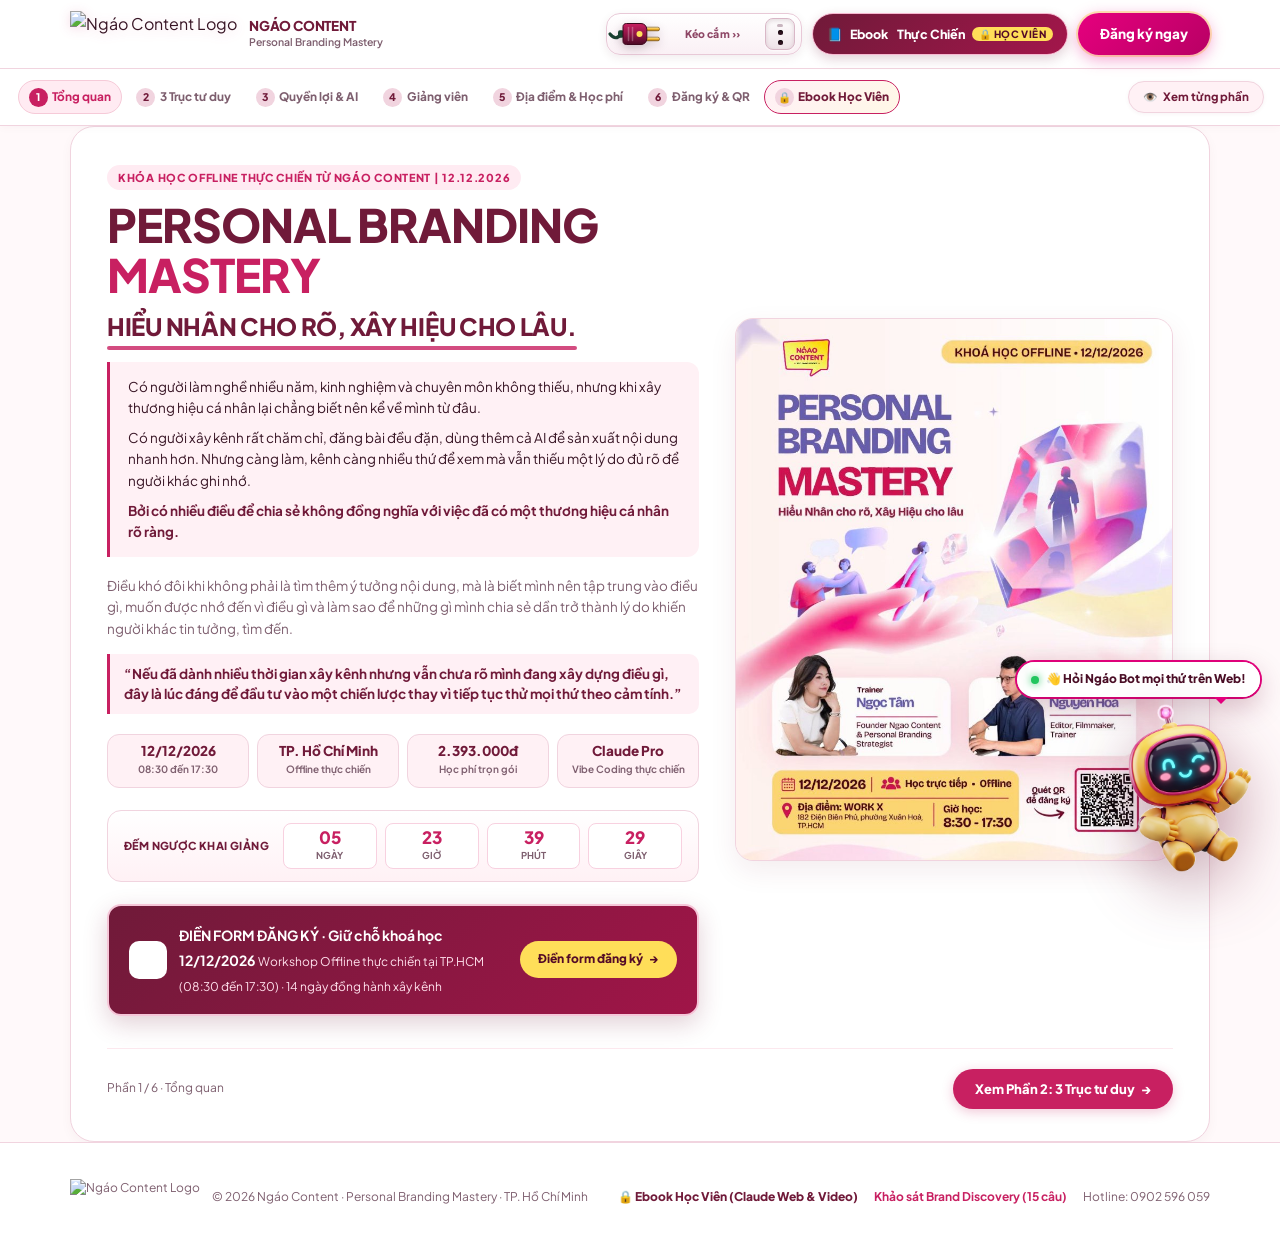
==== commit 62b51725: "Replace Noel switch with interactive drag-to-plug power plug and wall socket" ====
--- a/index.html
+++ b/index.html
@@ -1530,7 +1530,7 @@
     }
   </style>
   <link rel="stylesheet" href="ebook-style.css?v=20261119_v12">
-  <link rel="stylesheet" href="noel-effects.css?v=20261120_v1">
+  <link rel="stylesheet" href="noel-effects.css?v=20261120_v2">
 </head>
 <body>
 
@@ -2147,7 +2147,7 @@
   </div>
 
   <script src="ebook-engine.js?v=20261119_v13"></script>
-  <script src="noel-effects.js?v=20261120_v1" defer></script>
+  <script src="noel-effects.js?v=20261120_v2" defer></script>
   <script>
     // Part Navigation Controller
     const PARTS = ['overview', 'curriculum', 'benefits', 'trainers', 'logistics', 'register', 'ebook'];
--- a/noel-effects.css
+++ b/noel-effects.css
@@ -1,146 +1,255 @@
 /* ==========================================================================
    NGAO CONTENT — INTERACTIVE CHRISTMAS EFFECTS & PIVOTING FLASHLIGHT
-   Default OFF until user flips the 3D Wall Light Switch beside Ebook button.
+   Default OFF until user drags the Christmas Plug into the Wall Outlet.
    ========================================================================== */
 
-/* 0. Physical 3D Wall Light Switch in Navbar */
-.noel-wall-switch {
+/* 0. Interactive Drag-to-Plug Power Plug & Wall Outlet in Navbar */
+.noel-plug-widget {
   position: relative;
   display: inline-flex;
   align-items: center;
-  gap: 8px;
+  width: 196px;
   height: 42px;
-  padding: 0 12px 0 7px;
-  border-radius: 13px;
+  border-radius: 14px;
   border: 1.5px solid #E8C9D7;
-  background: linear-gradient(180deg, #FFFFFF 0%, #F8EEF3 100%);
-  color: #5A1E38;
-  font-family: inherit;
-  cursor: pointer;
+  background: linear-gradient(180deg, #FFFFFF 0%, #FAF0F5 100%);
   box-shadow: 0 3px 10px rgba(74, 14, 38, 0.08), inset 0 1px 0 #FFFFFF;
-  transition: transform 0.16s ease, box-shadow 0.22s ease, background 0.25s ease, border-color 0.25s ease, color 0.25s ease;
   user-select: none;
+  touch-action: none;
   flex-shrink: 0;
-}
-.noel-wall-switch:hover {
-  transform: translateY(-1px);
+  overflow: visible;
+  transition: background 0.28s ease, border-color 0.28s ease, box-shadow 0.28s ease;
+}
+.noel-plug-widget:hover {
   border-color: #D484A8;
   box-shadow: 0 6px 16px rgba(112, 26, 57, 0.14), inset 0 1px 0 #FFFFFF;
 }
-.noel-wall-switch:active {
-  transform: translateY(0px) scale(0.98);
-}
-.noel-wall-switch.is-on {
+.noel-plug-widget.near-socket {
+  border-color: #FFCA2C;
+  box-shadow: 0 4px 16px rgba(255, 202, 44, 0.35), 0 0 12px rgba(255, 222, 89, 0.4);
+}
+.noel-plug-widget.is-on {
   background: linear-gradient(135deg, #540D2B 0%, #8C1547 100%);
   border-color: #FFDE59;
-  color: #FFFDF5;
-  box-shadow: 0 4px 16px rgba(230, 0, 126, 0.28), 0 0 14px rgba(255, 222, 89, 0.42);
-}
-.noel-rocker-well {
-  width: 24px;
-  height: 30px;
-  border-radius: 7px;
-  background: #2C1220;
-  padding: 2.5px;
-  box-shadow: inset 0 2px 4px rgba(0, 0, 0, 0.52), 0 1px 0 rgba(255, 255, 255, 0.65);
-  display: flex;
-  align-items: stretch;
-  flex-shrink: 0;
-}
-.noel-wall-switch.is-on .noel-rocker-well {
-  background: #220916;
-  box-shadow: inset 0 2px 5px rgba(0, 0, 0, 0.65), 0 0 0 1px rgba(255, 222, 89, 0.35);
-}
-.noel-rocker-paddle {
-  position: relative;
+  box-shadow: 0 4px 18px rgba(230, 0, 126, 0.30), 0 0 14px rgba(255, 222, 89, 0.45);
+}
+
+/* Dynamic flexible power cord SVG spanning full widget width */
+.noel-cord-svg {
+  position: absolute;
+  inset: 0;
   width: 100%;
   height: 100%;
-  border-radius: 4.5px;
-  background: linear-gradient(180deg, #FFFFFF 0%, #EFE5EA 55%, #D8C5CF 100%);
-  box-shadow: inset 0 -4px 5px rgba(74, 14, 38, 0.18), inset 0 2px 1px #FFFFFF;
+  pointer-events: none;
+  z-index: 1;
+  overflow: visible;
+}
+.noel-cord-energy {
+  opacity: 0;
+  stroke-dasharray: 5 9;
+  transition: opacity 0.25s ease;
+}
+.noel-plug-widget.is-on .noel-cord-energy {
+  opacity: 1;
+}
+@media (prefers-reduced-motion: no-preference) {
+  .noel-plug-widget.is-on .noel-cord-energy {
+    animation: noelCordFlow 1.1s linear infinite;
+  }
+}
+@keyframes noelCordFlow {
+  from { stroke-dashoffset: 28; }
+  to { stroke-dashoffset: 0; }
+}
+
+/* Center Track Guidance Label */
+.noel-plug-hint {
+  position: absolute;
+  left: 55px;
+  right: 38px;
+  top: 50%;
+  transform: translateY(-50%);
+  text-align: center;
+  font-size: 10.5px;
+  font-weight: 800;
+  color: #8E4766;
+  letter-spacing: 0.15px;
+  white-space: nowrap;
+  pointer-events: none;
+  z-index: 1;
+  transition: opacity 0.2s ease, color 0.2s ease;
+}
+.noel-plug-widget.is-dragging .noel-plug-hint {
+  opacity: 0.3;
+}
+.noel-plug-widget.is-on .noel-plug-hint {
+  left: 12px;
+  right: auto;
+  z-index: 2;
+  padding: 2px 8px;
+  border-radius: 99px;
+  background: rgba(68, 10, 34, 0.92);
+  border: 1px solid rgba(255, 222, 89, 0.38);
+  color: #FFDE59;
+  font-size: 10px;
+  text-shadow: 0 1px 4px rgba(0, 0, 0, 0.35);
+}
+@media (prefers-reduced-motion: no-preference) {
+  .noel-plug-widget:not(.is-on):not(.is-dragging) .noel-hint-arrow {
+    display: inline-block;
+    animation: noelHintNudge 1.5s ease-in-out infinite;
+  }
+}
+@keyframes noelHintNudge {
+  0%, 100% { transform: translateX(0); opacity: 0.6; }
+  50% { transform: translateX(3.5px); opacity: 1; }
+}
+
+/* Draggable 2-Prong Christmas Plug Head */
+.noel-plug-head {
+  position: absolute;
+  left: 10px;
+  top: 50%;
+  width: 44px;
+  height: 26px;
+  margin-top: -13px;
+  z-index: 4;
+  cursor: grab;
+  border: 0;
+  padding: 0;
+  background: transparent;
+  display: flex;
+  align-items: center;
+  justify-content: center;
+  will-change: transform;
+  transition: transform 0.26s cubic-bezier(0.34, 1.48, 0.64, 1);
+  filter: drop-shadow(0 3px 5px rgba(56, 12, 32, 0.24));
+}
+.noel-plug-head:active,
+.noel-plug-widget.is-dragging .noel-plug-head {
+  cursor: grabbing;
+  transition: none;
+  filter: drop-shadow(0 5px 9px rgba(56, 12, 32, 0.34));
+}
+.noel-plug-head svg {
+  width: 44px;
+  height: 26px;
+  display: block;
+  pointer-events: none;
+}
+
+/* Realistic Wall Power Outlet / Socket on Right Side */
+.noel-socket {
+  position: absolute;
+  right: 6px;
+  top: 50%;
+  width: 30px;
+  height: 32px;
+  margin-top: -16px;
+  z-index: 3;
+  border-radius: 8px;
+  background: linear-gradient(180deg, #FFFFFF 0%, #EFE2E8 100%);
+  border: 1.4px solid #D9B7C7;
+  box-shadow: inset 0 2px 4px rgba(74, 14, 38, 0.14), 0 1px 2px rgba(255, 255, 255, 0.8);
   display: flex;
   flex-direction: column;
   align-items: center;
-  justify-content: space-between;
-  padding: 2.5px 0;
-  transition: background 0.2s ease, box-shadow 0.2s ease, transform 0.16s cubic-bezier(0.34, 1.56, 0.64, 1);
-  transform: perspective(60px) rotateX(-14deg);
-}
-.noel-wall-switch.is-on .noel-rocker-paddle {
-  background: linear-gradient(180deg, #FFE47A 0%, #FFF7D6 48%, #FFFFFF 100%);
-  box-shadow: inset 0 4px 5px rgba(140, 88, 0, 0.26), inset 0 -2px 2px #FFFFFF;
-  transform: perspective(60px) rotateX(14deg);
-}
-.noel-mark-i {
-  width: 1.8px;
-  height: 4.5px;
-  border-radius: 1px;
-  background: rgba(90, 30, 56, 0.32);
-  transition: background 0.2s ease;
-}
-.noel-wall-switch.is-on .noel-mark-i {
-  background: #9A5B00;
-}
-.noel-led-slit {
-  width: 9px;
-  height: 2.6px;
+  justify-content: center;
+  gap: 3px;
+  cursor: pointer;
+  transition: border-color 0.22s ease, box-shadow 0.22s ease, background 0.22s ease;
+}
+.noel-plug-widget.near-socket .noel-socket {
+  border-color: #FFCA2C;
+  box-shadow: 0 0 12px rgba(255, 210, 70, 0.8), inset 0 1px 3px rgba(255, 190, 40, 0.3);
+}
+.noel-plug-widget.is-on .noel-socket {
+  background: linear-gradient(180deg, #FFF8E0 0%, #F5DA82 100%);
+  border-color: #FFDE59;
+  box-shadow: 0 0 12px rgba(255, 222, 89, 0.72), inset 0 1px 3px rgba(154, 100, 0, 0.25);
+}
+.noel-socket-led {
+  width: 6px;
+  height: 3px;
   border-radius: 99px;
-  background: #C4B3BC;
+  background: #C8B5BF;
   transition: background 0.2s ease, box-shadow 0.2s ease;
 }
-.noel-wall-switch.is-on .noel-led-slit {
-  background: #FFB703;
-  box-shadow: 0 0 6px #FFDE59, 0 0 10px #FF9F1C;
-}
-.noel-mark-o {
-  width: 4.5px;
-  height: 4.5px;
+.noel-plug-widget.is-on .noel-socket-led {
+  background: #10B981;
+  box-shadow: 0 0 6px #34D399, 0 0 10px #10B981;
+}
+.noel-socket-holes {
+  display: flex;
+  flex-direction: column;
+  gap: 5px;
+  align-items: center;
+}
+.noel-socket-hole {
+  width: 5px;
+  height: 5px;
   border-radius: 50%;
-  border: 1.4px solid rgba(90, 30, 56, 0.35);
-  box-sizing: border-box;
-}
-.noel-wall-switch.is-on .noel-mark-o {
-  border-color: rgba(154, 91, 0, 0.45);
-}
-.noel-switch-text {
-  display: flex;
-  flex-direction: column;
-  align-items: flex-start;
-  line-height: 1.1;
-  text-align: left;
-}
-.noel-switch-eyebrow {
-  font-size: 9px;
-  font-weight: 800;
-  letter-spacing: 0.55px;
-  text-transform: uppercase;
-  opacity: 0.78;
-  white-space: nowrap;
-}
-.noel-switch-state {
-  font-size: 11.5px;
-  font-weight: 850;
-  color: #701A39;
-  white-space: nowrap;
-}
-.noel-wall-switch.is-on .noel-switch-state {
-  color: #FFDE59;
+  background: #331322;
+  box-shadow: inset 0 1px 2px rgba(0, 0, 0, 0.85);
+}
+
+/* Electric Spark Burst when Plug Snaps into Socket */
+.noel-plug-spark {
+  position: absolute;
+  right: 26px;
+  top: 50%;
+  width: 28px;
+  height: 28px;
+  margin-top: -14px;
+  pointer-events: none;
+  z-index: 6;
+  opacity: 0;
+  transform: scale(0.3);
+}
+.noel-plug-spark.burst {
+  animation: noelSparkPop 0.36s ease-out forwards;
+}
+@keyframes noelSparkPop {
+  0% { opacity: 1; transform: scale(0.4) rotate(0deg); }
+  55% { opacity: 1; transform: scale(1.18) rotate(14deg); }
+  100% { opacity: 0; transform: scale(1.45) rotate(24deg); }
 }
 
 @media (max-width: 640px) {
-  .noel-wall-switch {
+  .noel-plug-widget {
+    width: 112px;
     height: 32px;
-    padding: 0 6px;
     border-radius: 10px;
-    gap: 4px;
-  }
-  .noel-rocker-well {
-    width: 18px;
-    height: 23px;
-    padding: 2px;
-  }
-  .noel-switch-text {
-    display: none;
+  }
+  .noel-plug-head {
+    left: 6px;
+    width: 34px;
+    height: 20px;
+    margin-top: -10px;
+  }
+  .noel-plug-head svg {
+    width: 34px;
+    height: 20px;
+  }
+  .noel-socket {
+    right: 4px;
+    width: 22px;
+    height: 24px;
+    margin-top: -12px;
+    border-radius: 6px;
+    gap: 2px;
+  }
+  .noel-socket-holes { gap: 4px; }
+  .noel-socket-hole { width: 4px; height: 4px; }
+  .noel-plug-hint {
+    left: 41px;
+    right: 28px;
+    font-size: 8.5px;
+  }
+  .noel-plug-widget.is-on .noel-plug-hint {
+    left: 6px;
+    right: 54px;
+    font-size: 8.5px;
   }
 }
 
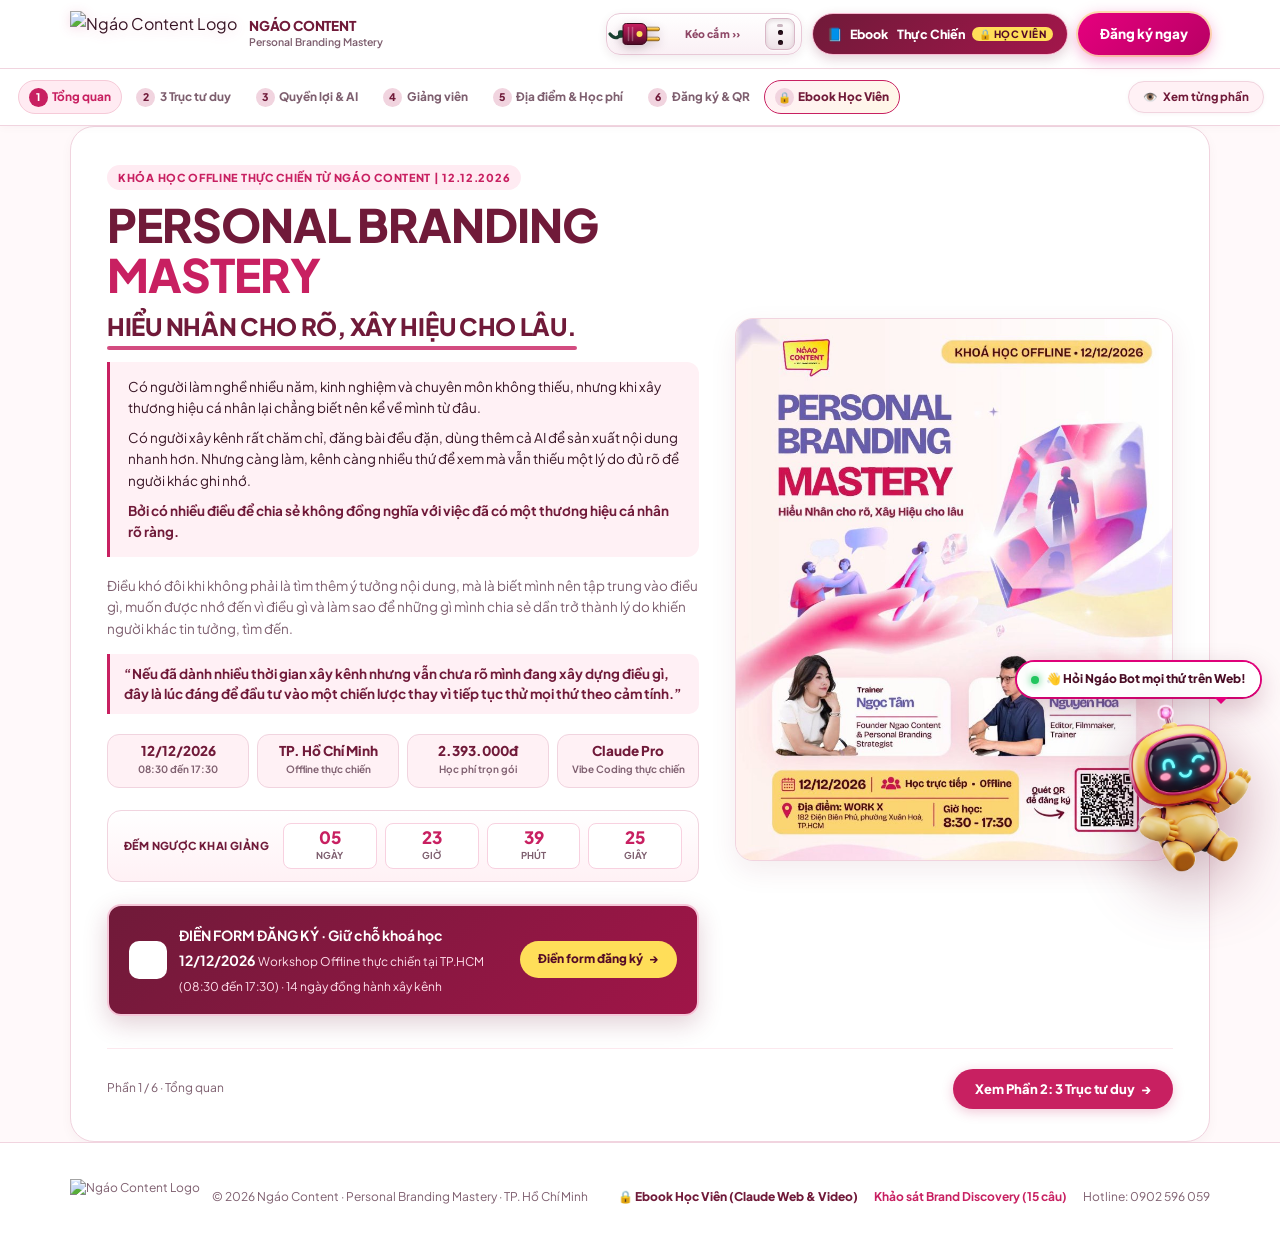
==== commit 76eb3b7f: "Auto-play We Wish You and exact Noel preset on plug-in without opening control dock" ====
--- a/index.html
+++ b/index.html
@@ -1530,7 +1530,7 @@
     }
   </style>
   <link rel="stylesheet" href="ebook-style.css?v=20261119_v12">
-  <link rel="stylesheet" href="noel-effects.css?v=20261120_v2">
+  <link rel="stylesheet" href="noel-effects.css?v=20261120_v3">
 </head>
 <body>
 
@@ -2147,7 +2147,7 @@
   </div>
 
   <script src="ebook-engine.js?v=20261119_v13"></script>
-  <script src="noel-effects.js?v=20261120_v2" defer></script>
+  <script src="noel-effects.js?v=20261120_v3" defer></script>
   <script>
     // Part Navigation Controller
     const PARTS = ['overview', 'curriculum', 'benefits', 'trainers', 'logistics', 'register', 'ebook'];
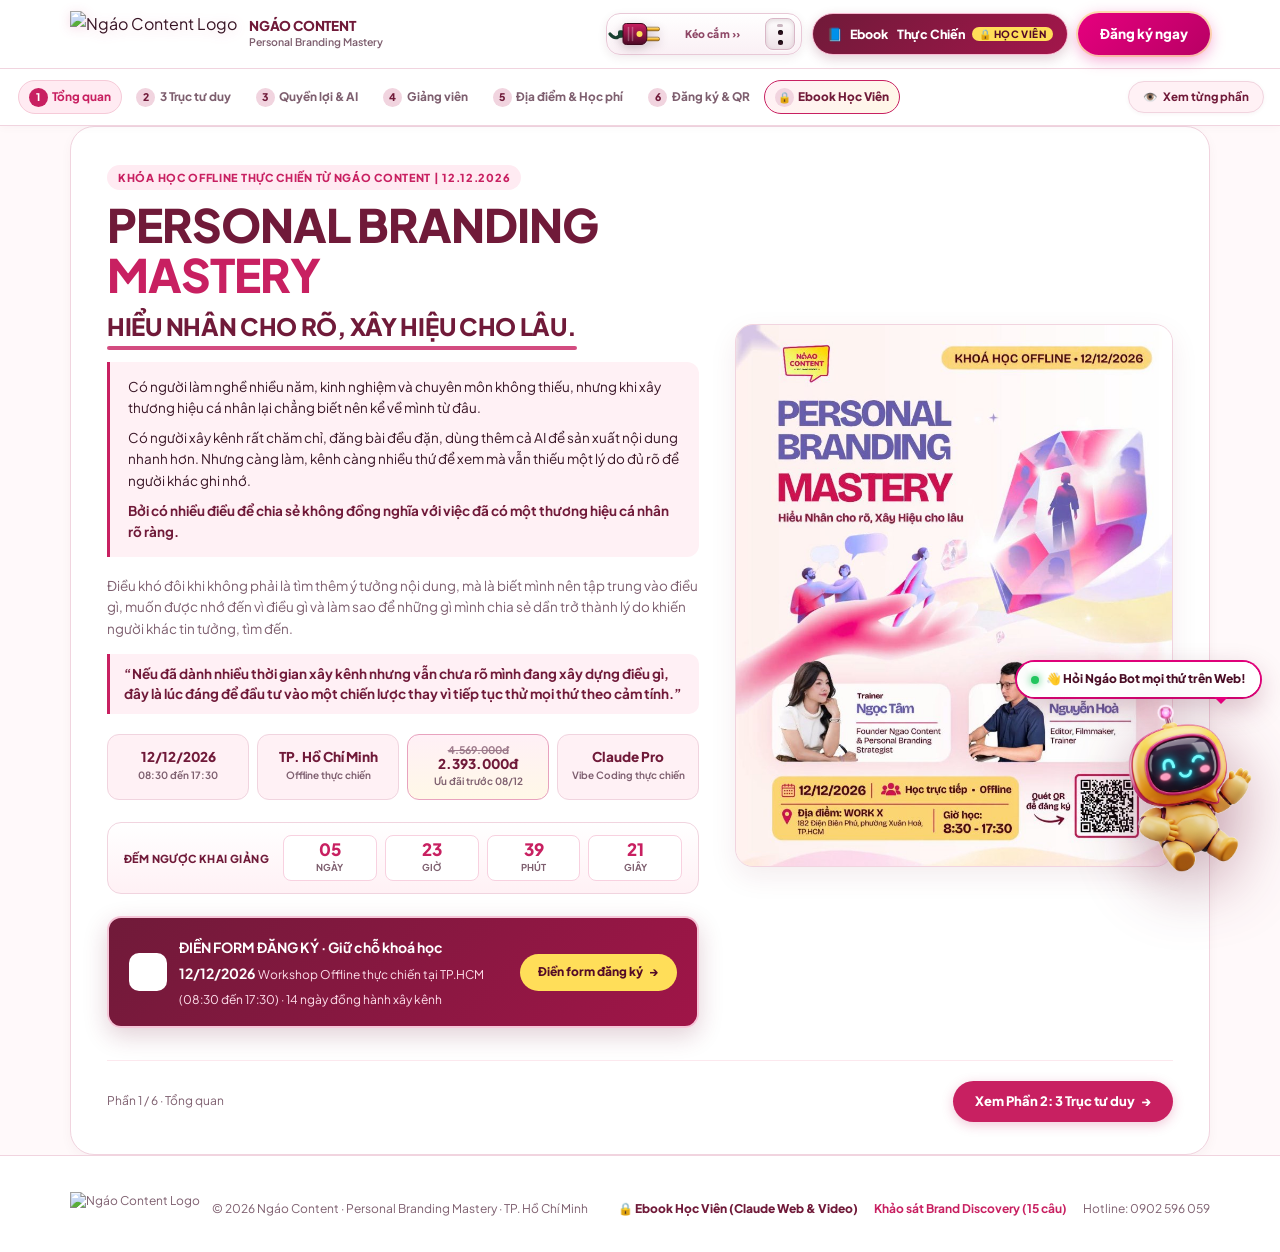
==== commit 1ab3c4c6: "Update tuition display and Voice AI to 4.569k reduced to 2.393k before 08/12" ====
--- a/index.html
+++ b/index.html
@@ -456,6 +456,26 @@
       border-radius: 12px;
       padding: 9px 8px;
       text-align: center;
+      display: flex;
+      flex-direction: column;
+      justify-content: center;
+      align-items: center;
+    }
+    .stat-pill-deal {
+      background: linear-gradient(180deg, #FFF0F6 0%, #FFF8E7 100%);
+      border-color: #E8A2BE;
+    }
+    .stat-price-old {
+      display: block;
+      font-size: 10.5px;
+      font-weight: 700;
+      color: #9E7B8C;
+      text-decoration: line-through;
+      line-height: 1.1;
+      margin-bottom: 1px;
+    }
+    .stat-pill-deal strong {
+      color: var(--primary);
     }
     .stat-pill strong {
       display: block;
@@ -912,6 +932,46 @@
       margin-bottom: 24px;
       box-shadow: 0 4px 16px rgba(200, 32, 97, 0.12);
     }
+    .price-badge-row {
+      display: flex;
+      align-items: center;
+      gap: 8px;
+      flex-wrap: wrap;
+      margin-bottom: 6px;
+    }
+    .price-eyebrow {
+      font-size: 11px;
+      font-weight: 850;
+      color: var(--primary);
+      text-transform: uppercase;
+      letter-spacing: 0.5px;
+    }
+    .price-deal-pill {
+      display: inline-flex;
+      align-items: center;
+      gap: 4px;
+      padding: 3px 10px;
+      border-radius: 999px;
+      background: linear-gradient(135deg, #701A39 0%, #C82061 100%);
+      color: #FFDE59;
+      font-size: 11px;
+      font-weight: 800;
+      letter-spacing: 0.15px;
+      box-shadow: 0 3px 10px rgba(200, 32, 97, 0.22);
+    }
+    .price-val-row {
+      display: flex;
+      align-items: baseline;
+      gap: 12px;
+      flex-wrap: wrap;
+    }
+    .price-old {
+      font-size: clamp(16px, 2vw, 20px);
+      font-weight: 750;
+      color: #9E7B8C;
+      text-decoration: line-through;
+      text-decoration-thickness: 2px;
+    }
     .price-val {
       font-size: clamp(24px, 3vw, 34px);
       font-weight: 900;
@@ -922,7 +982,7 @@
       font-size: 12px;
       color: #8E204E;
       font-weight: 700;
-      margin-top: 4px;
+      margin-top: 6px;
     }
 
     .audience-tag-wrap {
@@ -1232,6 +1292,7 @@
       .benefit-grid { grid-template-columns: 1fr; }
       .ai-highlight-card { grid-column: span 1; }
       .pricing-banner { flex-direction: column; text-align: center; }
+      .price-badge-row, .price-val-row { justify-content: center; }
       .register-grid { grid-template-columns: 1fr; }
       .logistics-grid { grid-template-columns: 1fr; }
       .pillar-tabs { grid-template-columns: 1fr; }
@@ -1653,9 +1714,10 @@
                 <strong>TP. Hồ Chí Minh</strong>
                 <small>Offline thực chiến</small>
               </div>
-              <div class="stat-pill">
+              <div class="stat-pill stat-pill-deal">
+                <span class="stat-price-old">4.569.000đ</span>
                 <strong>2.393.000đ</strong>
-                <small>Học phí trọn gói</small>
+                <small>Ưu đãi trước 08/12</small>
               </div>
               <div class="stat-pill">
                 <strong>Claude Pro</strong>
@@ -1982,8 +2044,14 @@
         <!-- PRICING BANNER -->
         <div class="pricing-banner">
           <div>
-            <span style="font-size:11px;font-weight:850;color:var(--primary);text-transform:uppercase;letter-spacing:0.5px">HỌC PHÍ CHÍNH THỨC</span>
-            <div class="price-val">2.393.000đ <small style="font-size:14px;color:var(--text-muted);font-weight:600">/ học viên</small></div>
+            <div class="price-badge-row">
+              <span class="price-eyebrow">HỌC PHÍ ƯU ĐÃI</span>
+              <span class="price-deal-pill">🔥 Áp dụng khi đăng ký trước 08/12</span>
+            </div>
+            <div class="price-val-row">
+              <del class="price-old">4.569.000đ</del>
+              <div class="price-val">2.393.000đ <small style="font-size:14px;color:var(--text-muted);font-weight:600">/ học viên</small></div>
+            </div>
             <div class="price-note">Trọn gói 01 ngày Offline + 14 ngày đồng hành + 02 Video record + 01 Zoom sửa bài + Hệ thống AI mang về.</div>
           </div>
           <button type="button" class="btn-primary cta-register-highlight" onclick="goToPart('register')" style="padding:14px 28px;font-size:14.5px">Đăng ký giữ chỗ ngay ↗</button>
@@ -2043,7 +2111,7 @@
           <span class="sec-badge">Ghi danh giữ chỗ</span>
           <h2 class="sec-title" style="margin-bottom:8px">Đăng Ký Tham Gia Khoá Học Offline 12/12/2026</h2>
           <p class="sec-desc" style="margin:0 auto">
-            Quét mã QR bằng điện thoại hoặc bấm nút mở trực tiếp Google Form để hoàn tất đăng ký giữ chỗ. Học phí: <strong>2.393.000đ/học viên</strong>.
+            Quét mã QR bằng điện thoại hoặc bấm nút mở trực tiếp Google Form để hoàn tất đăng ký giữ chỗ. Học phí ưu đãi: <del style="color:var(--text-light);font-weight:600">4.569.000đ</del> <strong>2.393.000đ/học viên</strong> (áp dụng khi đăng ký trước 08/12).
           </p>
         </div>
 
@@ -2060,8 +2128,12 @@
               </a>
             </div>
 
-            <div style="font-size:22px;font-weight:900;color:var(--primary-dark);margin:14px 0 6px">
-              Học phí: 2.393.000đ <small style="font-size:14px;color:var(--text-muted);font-weight:600">/ học viên</small>
+            <div style="margin:14px 0 8px;display:flex;flex-direction:column;align-items:center;gap:5px">
+              <span class="price-deal-pill">🔥 Áp dụng khi đăng ký trước 08/12</span>
+              <div style="display:flex;align-items:baseline;justify-content:center;gap:10px;flex-wrap:wrap">
+                <del style="font-size:16px;font-weight:750;color:#9E7B8C;text-decoration-thickness:2px">4.569.000đ</del>
+                <span style="font-size:24px;font-weight:900;color:var(--primary)">2.393.000đ <small style="font-size:14px;color:var(--text-muted);font-weight:600">/ học viên</small></span>
+              </div>
             </div>
 
             <p style="font-size:13px;color:var(--text-muted);line-height:1.55;max-width:440px;margin-bottom:16px">
@@ -2132,7 +2204,7 @@
       <div style="width:52px;height:52px;background:#EAF6ED;color:#2F7A48;border-radius:50%;display:grid;place-items:center;font-size:26px;margin:0 auto 12px">✓</div>
       <h3>Đăng Ký Thành Công!</h3>
       <p id="modalMsg">
-        Cảm ơn bạn đã đăng ký tham gia <strong>Personal Branding Mastery (12/12/2026 tại TP.HCM)</strong>. Học phí: 2.393.000đ. Bộ phận tuyển sinh Ngáo Content đã ghi nhận và sẽ liên hệ xác nhận trong vòng 15 phút.
+        Cảm ơn bạn đã đăng ký tham gia <strong>Personal Branding Mastery (12/12/2026 tại TP.HCM)</strong>. Học phí ưu đãi: 2.393.000đ (giá gốc 4.569.000đ, áp dụng khi đăng ký trước 08/12). Bộ phận tuyển sinh Ngáo Content đã ghi nhận và sẽ liên hệ xác nhận trong vòng 15 phút.
       </p>
       <div style="background:var(--bg-alt);padding:12px;border-radius:10px;margin-bottom:18px;font-size:12.5px;color:var(--primary-dark);text-align:left">
         <strong>Khuyến nghị cho học viên:</strong><br>
@@ -2146,7 +2218,7 @@
     </div>
   </div>
 
-  <script src="ebook-engine.js?v=20261119_v13"></script>
+  <script src="ebook-engine.js?v=20261120_v14"></script>
   <script src="noel-effects.js?v=20261120_v3" defer></script>
   <script>
     // Part Navigation Controller
@@ -2248,7 +2320,7 @@
 
       const modalMsg = document.getElementById('modalMsg');
       if (modalMsg) {
-        modalMsg.innerHTML = `Cảm ơn <strong>${name}</strong> (${phone})! Ngáo Content đã lưu giữ chỗ của bạn cho khoá học ngày <strong>12/12/2026 tại TP.HCM</strong> (Học phí: 2.393.000đ). Chúng tôi sẽ liên hệ trong thời gian sớm nhất.`;
+        modalMsg.innerHTML = `Cảm ơn <strong>${name}</strong> (${phone})! Ngáo Content đã lưu giữ chỗ của bạn cho khoá học ngày <strong>12/12/2026 tại TP.HCM</strong> (Học phí ưu đãi: 2.393.000đ, giá gốc 4.569.000đ, áp dụng khi đăng ký trước 08/12). Chúng tôi sẽ liên hệ trong thời gian sớm nhất.`;
       }
       document.getElementById('successModal').classList.add('active');
     }
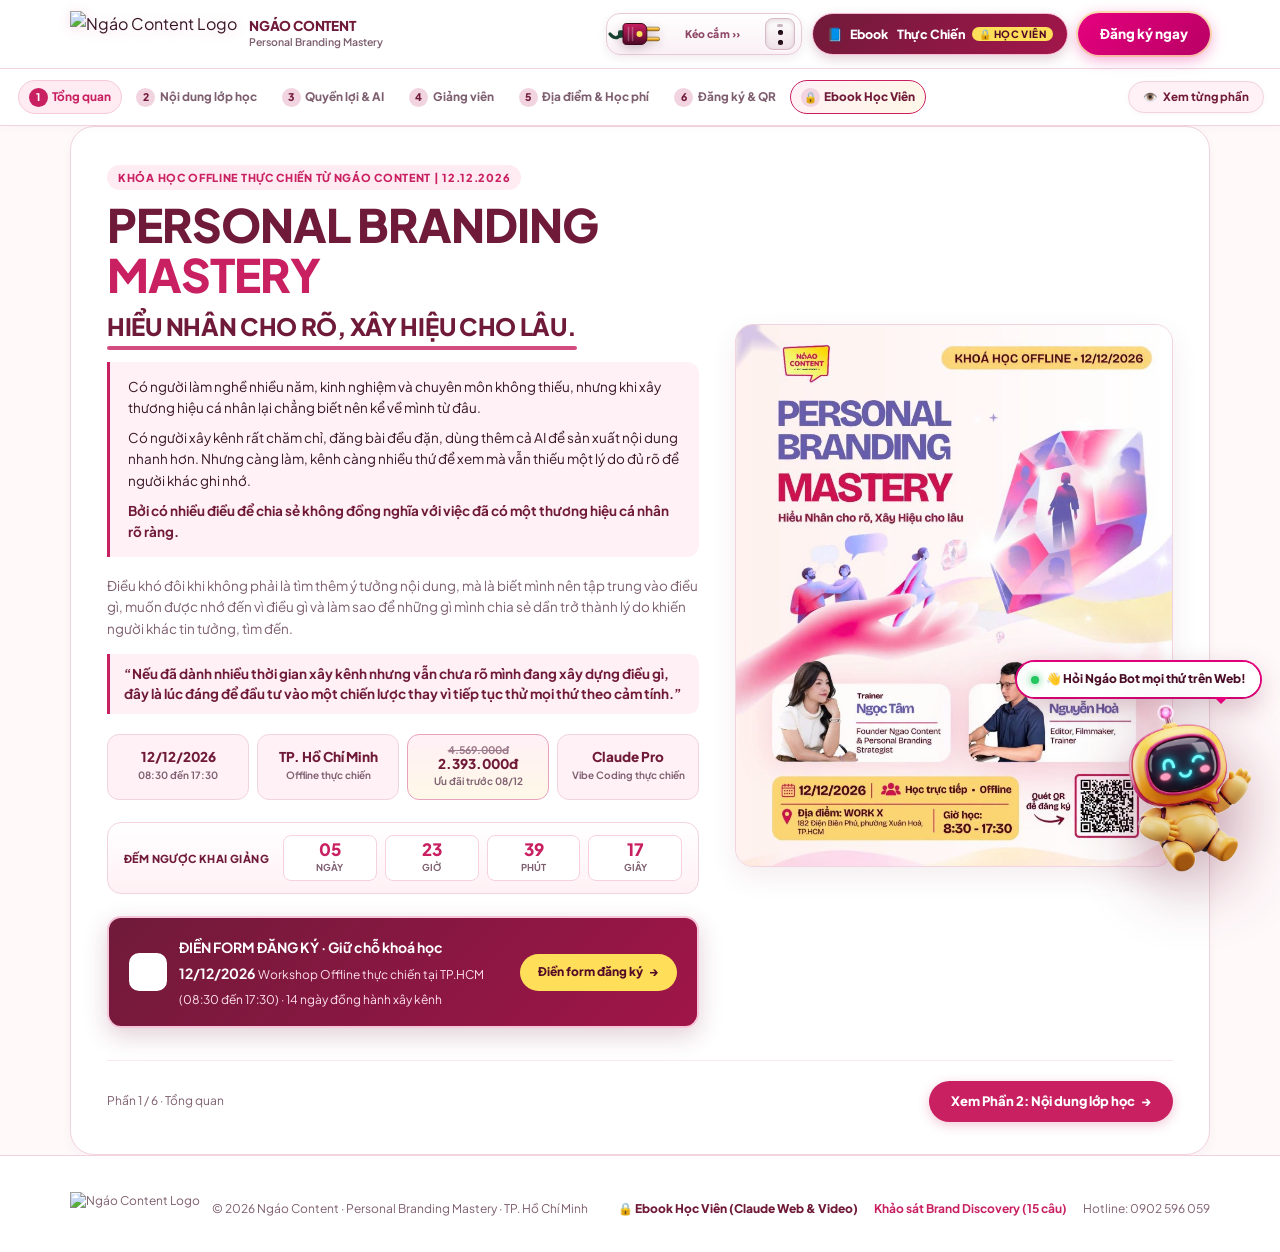
==== commit a955365a: "Rename Part 2 tab and heading from 3 Trục tư duy to Nội dung lớp học" ====
--- a/index.html
+++ b/index.html
@@ -1634,7 +1634,7 @@
         <li>
           <button class="part-tab-btn" id="tabBtn-curriculum" role="tab" aria-selected="false" onclick="goToPart('curriculum')">
             <span class="badge-num">2</span>
-            <span>3 Trục tư duy</span>
+            <span>Nội dung lớp học</span>
           </button>
         </li>
         <li>
@@ -1760,20 +1760,20 @@
         <div class="part-nav-footer">
           <span style="font-size:12px;color:var(--text-muted)">Phần 1 / 6 · Tổng quan</span>
           <button type="button" class="btn-step-next" onclick="goToPart('curriculum')">
-            <span>Xem Phần 2: 3 Trục tư duy</span>
+            <span>Xem Phần 2: Nội dung lớp học</span>
             <span>→</span>
           </button>
         </div>
       </div>
     </section>
 
-    <!-- PHẦN 2: 3 TRỤC TƯ DUY -->
+    <!-- PHẦN 2: NỘI DUNG LỚP HỌC -->
     <section class="part-section" id="part-curriculum" role="tabpanel" aria-labelledby="tabBtn-curriculum">
       <div class="part-card">
-        <span class="sec-badge">Phương pháp cốt lõi</span>
-        <h2 class="sec-title">Ba Trục Tư Duy: Hiểu Nhân · Định Vị · Xây Hiệu</h2>
+        <span class="sec-badge">Chương trình đào tạo · 3 Trục tư duy</span>
+        <h2 class="sec-title">Nội Dung Lớp Học: Hiểu Nhân · Định Vị · Xây Hiệu</h2>
         <p class="sec-desc">
-          Đó là lý do Ngáo Content xây dựng PERSONAL BRANDING MASTERY với ba trục tư duy nền tảng:
+          Khoá học PERSONAL BRANDING MASTERY được xây dựng xoay quanh 3 trục tư duy nền tảng:
         </p>
 
         <!-- 3 Interactive Tabs -->
@@ -1896,7 +1896,7 @@
         </div>
 
         <div class="part-nav-footer">
-          <button type="button" class="btn-step-prev" onclick="goToPart('curriculum')">← Phần 2: 3 Trục tư duy</button>
+          <button type="button" class="btn-step-prev" onclick="goToPart('curriculum')">← Phần 2: Nội dung lớp học</button>
           <button type="button" class="btn-step-next" onclick="goToPart('trainers')">
             <span>Xem Phần 4: Giảng viên</span>
             <span>→</span>
@@ -2218,7 +2218,7 @@
     </div>
   </div>
 
-  <script src="ebook-engine.js?v=20261120_v14"></script>
+  <script src="ebook-engine.js?v=20261126_v15"></script>
   <script src="noel-effects.js?v=20261120_v3" defer></script>
   <script>
     // Part Navigation Controller
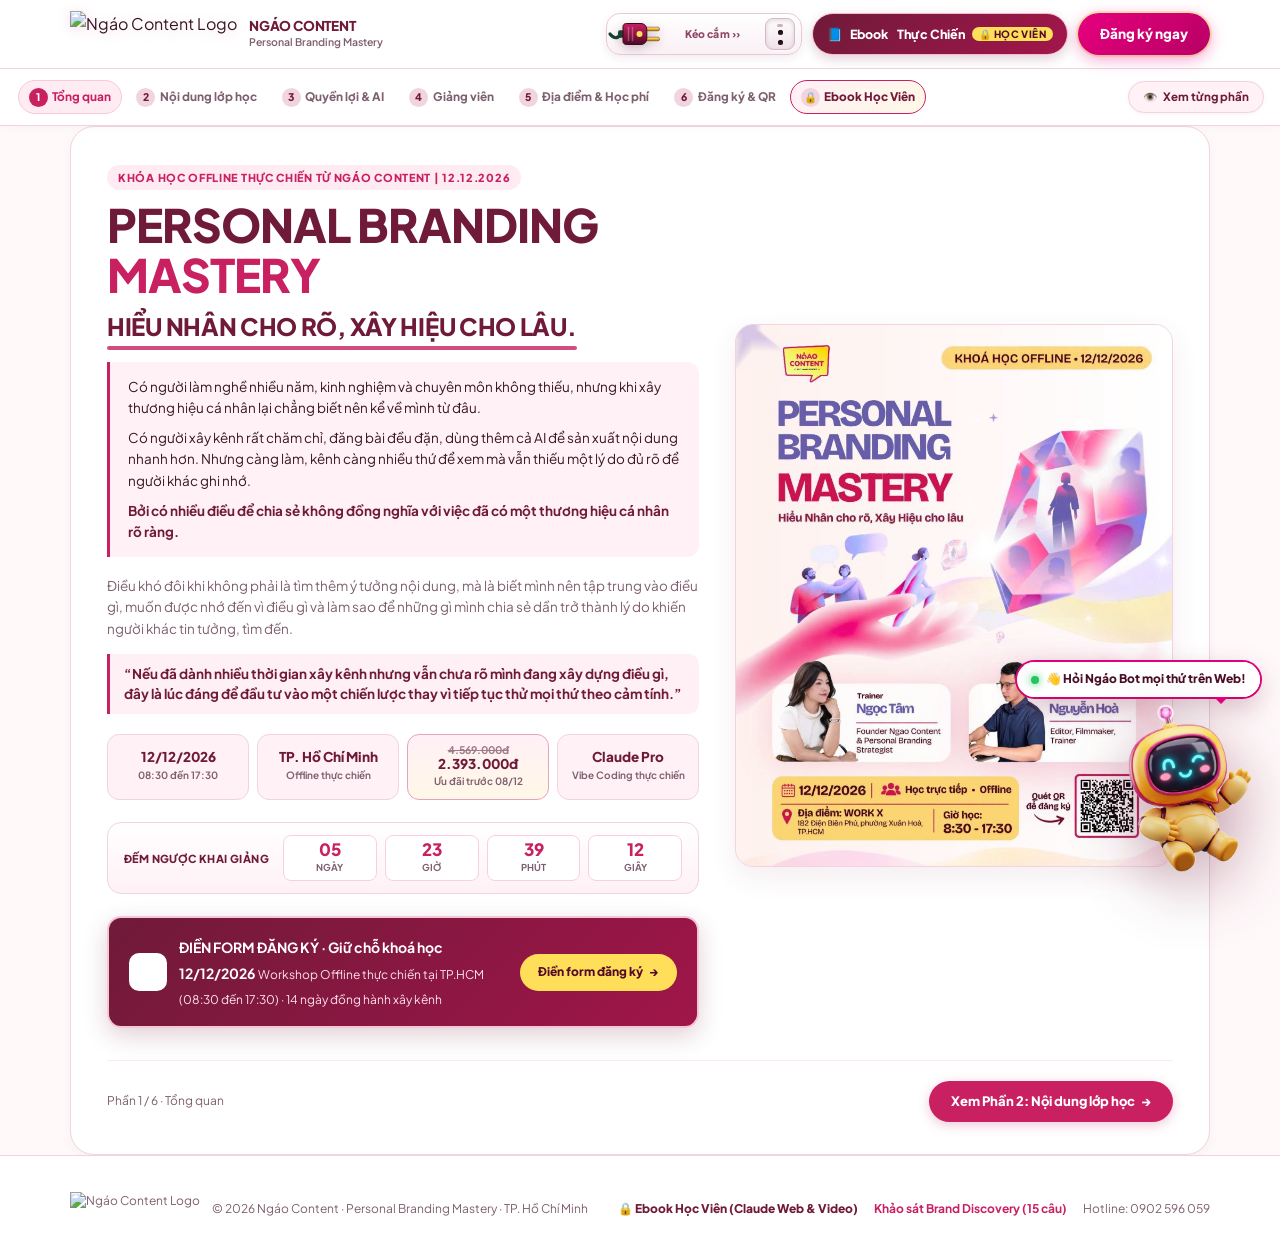
==== commit bad052e3: "Add detailed syllabus, 7-step brand flow, and 8 learning outcomes to Part 2" ====
--- a/index.html
+++ b/index.html
@@ -640,6 +640,230 @@
       flex-shrink: 0;
     }
 
+    /* PART 2B: DETAILED SYLLABUS, SYSTEM FLOW & LEARNING OUTCOMES */
+    .curr-subblock {
+      margin-top: 34px;
+      padding-top: 30px;
+      border-top: 1.5px dashed var(--border);
+    }
+    .curr-subhead-eyebrow {
+      display: inline-block;
+      font-size: 11px;
+      font-weight: 850;
+      text-transform: uppercase;
+      letter-spacing: 0.7px;
+      color: var(--primary);
+      margin-bottom: 6px;
+    }
+    .curr-subhead-title {
+      font-size: clamp(19px, 2.2vw, 25px);
+      font-weight: 900;
+      color: var(--primary-dark);
+      letter-spacing: -0.4px;
+      line-height: 1.25;
+      margin-bottom: 20px;
+    }
+
+    /* Syllabus Timeline */
+    .syllabus-card {
+      background: #fff;
+      border: 1.5px solid var(--border);
+      border-radius: var(--radius-md);
+      padding: 24px 28px;
+    }
+    .syllabus-session + .syllabus-session {
+      margin-top: 24px;
+      padding-top: 24px;
+      border-top: 1px solid var(--border-light);
+    }
+    .syllabus-session-head {
+      display: flex;
+      align-items: center;
+      gap: 12px;
+      margin-bottom: 16px;
+    }
+    .syllabus-session-icon {
+      width: 38px;
+      height: 38px;
+      border-radius: 10px;
+      background: var(--primary-light);
+      color: var(--primary);
+      display: grid;
+      place-items: center;
+      flex-shrink: 0;
+    }
+    .syllabus-session-head h4 {
+      font-size: 14.5px;
+      font-weight: 900;
+      color: var(--primary-dark);
+      letter-spacing: 0.2px;
+      text-transform: uppercase;
+      line-height: 1.25;
+    }
+    .syllabus-session-head small {
+      display: block;
+      font-size: 12.5px;
+      color: var(--text-muted);
+      font-weight: 500;
+      margin-top: 2px;
+    }
+    .syllabus-list {
+      list-style: none;
+      display: grid;
+      gap: 14px;
+    }
+    .syllabus-item {
+      display: grid;
+      grid-template-columns: 26px 1fr;
+      gap: 10px;
+      align-items: start;
+    }
+    .syllabus-num {
+      font-size: 13px;
+      font-weight: 850;
+      color: var(--primary);
+      padding-top: 2px;
+      text-align: center;
+    }
+    .syllabus-body {
+      border-left: 2px solid #F3D2DF;
+      padding-left: 14px;
+    }
+    .syllabus-body strong {
+      display: block;
+      font-size: 14px;
+      font-weight: 800;
+      color: var(--text);
+      line-height: 1.35;
+      margin-bottom: 3px;
+    }
+    .syllabus-body p {
+      font-size: 13px;
+      color: var(--text-muted);
+      line-height: 1.55;
+      margin: 0;
+    }
+    .syllabus-after {
+      margin-top: 22px;
+      background: var(--bg-alt);
+      border: 1.5px solid var(--border);
+      border-radius: 14px;
+      padding: 18px 22px;
+    }
+    .syllabus-after .syllabus-session-head {
+      margin-bottom: 8px;
+    }
+    .syllabus-after p {
+      font-size: 13.5px;
+      color: var(--text);
+      line-height: 1.6;
+      margin: 0;
+    }
+
+    /* 7-Step Brand System Flow */
+    .brand-flow-wrap {
+      max-width: 620px;
+      margin: 0 auto;
+      display: flex;
+      flex-direction: column;
+      align-items: center;
+    }
+    .brand-flow-step {
+      width: 100%;
+      background: #FFF6F9;
+      border: 1.5px solid #EAB9CC;
+      border-radius: 14px;
+      padding: 14px 20px;
+      text-align: center;
+      transition: transform 0.2s ease, border-color 0.2s ease, box-shadow 0.2s ease;
+    }
+    .brand-flow-step:hover {
+      transform: translateY(-2px);
+      border-color: var(--primary);
+      box-shadow: var(--shadow-sm);
+    }
+    .brand-flow-step strong {
+      display: block;
+      font-size: 14.5px;
+      font-weight: 900;
+      color: var(--primary-dark);
+      letter-spacing: 0.3px;
+      text-transform: uppercase;
+      margin-bottom: 3px;
+    }
+    .brand-flow-step span {
+      display: block;
+      font-size: 13px;
+      color: var(--text-muted);
+      font-weight: 550;
+    }
+    .brand-flow-step.is-final {
+      background: linear-gradient(135deg, #701A39 0%, #8C1C45 100%);
+      border-color: #701A39;
+      box-shadow: 0 8px 22px rgba(112, 26, 57, 0.2);
+    }
+    .brand-flow-step.is-final strong {
+      color: #FFFFFF;
+    }
+    .brand-flow-step.is-final span {
+      color: #FCE4EE;
+    }
+    .brand-flow-arrow {
+      color: var(--primary);
+      font-size: 18px;
+      font-weight: 800;
+      line-height: 1;
+      padding: 6px 0;
+      user-select: none;
+    }
+
+    /* Learning Outcomes Grid (8 items) */
+    .outcomes-grid {
+      display: grid;
+      grid-template-columns: repeat(2, 1fr);
+      gap: 14px;
+    }
+    .outcome-card {
+      background: #FFF7FA;
+      border: 1.5px solid var(--border-light);
+      border-radius: 14px;
+      padding: 18px 20px;
+      transition: all 0.2s ease;
+    }
+    .outcome-card:hover {
+      background: #fff;
+      border-color: #E8A8C2;
+      box-shadow: var(--shadow-sm);
+      transform: translateY(-2px);
+    }
+    .outcome-num {
+      display: inline-block;
+      font-size: 15px;
+      font-weight: 900;
+      color: var(--primary);
+      margin-bottom: 6px;
+      letter-spacing: -0.2px;
+    }
+    .outcome-card h4 {
+      font-size: 15px;
+      font-weight: 850;
+      color: var(--primary-dark);
+      margin-bottom: 4px;
+    }
+    .outcome-card p {
+      font-size: 13px;
+      color: var(--text-muted);
+      line-height: 1.55;
+      margin: 0;
+    }
+    .outcomes-footnote {
+      margin-top: 14px;
+      font-size: 12.5px;
+      color: var(--text-light);
+      line-height: 1.55;
+      font-style: italic;
+    }
+
     /* PART 3: PACKAGES & BEYOND 1-DAY VALUE */
     .benefit-grid {
       display: grid;
@@ -1494,6 +1718,45 @@
       }
       .p-list li {
         font-size: 12.5px;
+      }
+      .curr-subblock {
+        margin-top: 24px;
+        padding-top: 22px;
+      }
+      .syllabus-card {
+        padding: 16px 14px;
+      }
+      .syllabus-item {
+        grid-template-columns: 22px 1fr;
+        gap: 8px;
+      }
+      .syllabus-body {
+        padding-left: 10px;
+      }
+      .syllabus-body strong {
+        font-size: 13.5px;
+      }
+      .syllabus-body p {
+        font-size: 12.5px;
+      }
+      .syllabus-after {
+        padding: 14px 14px;
+      }
+      .outcomes-grid {
+        grid-template-columns: 1fr;
+        gap: 10px;
+      }
+      .outcome-card {
+        padding: 14px 15px;
+      }
+      .brand-flow-step {
+        padding: 12px 14px;
+      }
+      .brand-flow-step strong {
+        font-size: 13.5px;
+      }
+      .brand-flow-step span {
+        font-size: 12px;
       }
 
       /* 5. Part 3: Benefits */
@@ -1831,6 +2094,225 @@
           </div>
         </div>
 
+        <!-- CHI TIẾT LỘ TRÌNH 1 NGÀY & 14 NGÀY ĐỒNG HÀNH -->
+        <div class="curr-subblock">
+          <span class="curr-subhead-eyebrow">Lộ trình chi tiết</span>
+          <h3 class="curr-subhead-title">Một ngày xây nền móng. 14 ngày đưa chiến lược vào thực tế.</h3>
+
+          <div class="syllabus-card">
+            <!-- BUỔI SÁNG -->
+            <div class="syllabus-session">
+              <div class="syllabus-session-head">
+                <div class="syllabus-session-icon" aria-hidden="true">
+                  <svg width="20" height="20" viewBox="0 0 24 24" fill="none" stroke="currentColor" stroke-width="2" stroke-linecap="round" stroke-linejoin="round"><path d="M12 2v4"/><path d="m4.93 10.93 2.83 2.83"/><path d="M2 18h2"/><path d="M20 18h2"/><path d="m19.07 10.93-2.83 2.83"/><path d="M22 22H2"/><path d="m8 6 4-4 4 4"/><path d="M16 18a4 4 0 0 0-8 0"/></svg>
+                </div>
+                <div>
+                  <h4>Buổi sáng – Hiểu nhân &amp; Định vị</h4>
+                  <small>Thấu hiểu bản chất, xác lập hướng đi</small>
+                </div>
+              </div>
+              <ol class="syllabus-list">
+                <li class="syllabus-item">
+                  <span class="syllabus-num">1</span>
+                  <div class="syllabus-body">
+                    <strong>Giải mã Personal Branding &amp; chẩn đoán kênh hiện tại</strong>
+                    <p>Hiểu đúng bản chất xây dựng thương hiệu. Nhận diện những điểm nghẽn trong quá trình phát triển kênh và xác định mình đang ở đâu.</p>
+                  </div>
+                </li>
+                <li class="syllabus-item">
+                  <span class="syllabus-num">2</span>
+                  <div class="syllabus-body">
+                    <strong>Định vị thương hiệu – Vai trò – Mục tiêu thực tế</strong>
+                    <p>Khai thác tài sản cá nhân, năng lực, lợi thế khác biệt. Xác định mình muốn trở thành ai trong nhận thức của đối tượng mục tiêu và xây thương hiệu để phục vụ mục tiêu gì.</p>
+                  </div>
+                </li>
+                <li class="syllabus-item">
+                  <span class="syllabus-num">3</span>
+                  <div class="syllabus-body">
+                    <strong>Audience Insight &amp; công thức khai thác trụ cột nội dung</strong>
+                    <p>Hiểu ai cần biết đến mình, họ cần điều gì, vì sao họ nên lắng nghe mình. Thực hành công thức chuyển Insight thành Content Pillars và các hướng khai thác nội dung.</p>
+                  </div>
+                </li>
+                <li class="syllabus-item">
+                  <span class="syllabus-num">4</span>
+                  <div class="syllabus-body">
+                    <strong>Case thực tế – Khám kênh – Định hướng trực tiếp</strong>
+                    <p>Phân tích những bài toán xây dựng thương hiệu khác nhau. Cùng trainer nhìn nhận vấn đề và tháo gỡ những vướng mắc trên kênh thực tế.</p>
+                  </div>
+                </li>
+              </ol>
+            </div>
+
+            <!-- BUỔI CHIỀU -->
+            <div class="syllabus-session">
+              <div class="syllabus-session-head">
+                <div class="syllabus-session-icon" aria-hidden="true">
+                  <svg width="20" height="20" viewBox="0 0 24 24" fill="none" stroke="currentColor" stroke-width="2" stroke-linecap="round" stroke-linejoin="round"><circle cx="12" cy="12" r="4"/><path d="M12 2v2"/><path d="M12 20v2"/><path d="m4.93 4.93 1.41 1.41"/><path d="m17.66 17.66 1.41 1.41"/><path d="M2 12h2"/><path d="M20 12h2"/><path d="m6.34 17.66-1.41 1.41"/><path d="m19.07 4.93-1.41 1.41"/></svg>
+                </div>
+                <div>
+                  <h4>Buổi chiều – Xây hiệu &amp; Ứng dụng AI</h4>
+                  <small>Chuyển tư duy thành hệ thống triển khai</small>
+                </div>
+              </div>
+              <ol class="syllabus-list">
+                <li class="syllabus-item">
+                  <span class="syllabus-num">5</span>
+                  <div class="syllabus-body">
+                    <strong>Xây dựng chiến lược Content Marketing cho kênh</strong>
+                    <p>Chuyển định vị thành chiến lược nội dung, xác định vai trò của từng nhóm nội dung trong quá trình thu hút, xây niềm tin, ghi nhớ thương hiệu và chuyển đổi.</p>
+                  </div>
+                </li>
+                <li class="syllabus-item">
+                  <span class="syllabus-num">6</span>
+                  <div class="syllabus-body">
+                    <strong>Thiết kế Content Series mang dấu ấn thương hiệu</strong>
+                    <p>Học cách tìm chất liệu từ công việc, chuyên môn và đời sống; phát triển một ý tưởng thành nhiều nội dung và xây dựng các series có thể duy trì lâu dài.</p>
+                  </div>
+                </li>
+                <li class="syllabus-item">
+                  <span class="syllabus-num">7</span>
+                  <div class="syllabus-body">
+                    <strong>Thực hành lập Content Marketing Plan</strong>
+                    <p>Xây dựng kế hoạch nội dung có mục tiêu, trụ cột, chủ đề, format và định hướng triển khai phù hợp với nguồn lực thực tế.</p>
+                  </div>
+                </li>
+                <li class="syllabus-item">
+                  <span class="syllabus-num">8</span>
+                  <div class="syllabus-body">
+                    <strong>Ứng dụng AI, Claude &amp; Vibe Coding cùng trainer Nguyễn Hoà</strong>
+                    <p>Học cách sử dụng AI như một cộng sự trong quá trình nghiên cứu, sáng tạo, thiết kế, quản trị tri thức, phát triển website và xây dựng các công cụ hỗ trợ thương hiệu.</p>
+                  </div>
+                </li>
+                <li class="syllabus-item">
+                  <span class="syllabus-num">9</span>
+                  <div class="syllabus-body">
+                    <strong>Hoàn thiện định hướng &amp; Action Plan cá nhân</strong>
+                    <p>Tổng hợp những gì đã học thành bản đồ hành động, xác định các ưu tiên triển khai trong 14 ngày tiếp theo.</p>
+                  </div>
+                </li>
+              </ol>
+            </div>
+
+            <!-- 14 NGÀY SAU LỚP -->
+            <div class="syllabus-after">
+              <div class="syllabus-session-head">
+                <div class="syllabus-session-icon" aria-hidden="true">
+                  <svg width="20" height="20" viewBox="0 0 24 24" fill="none" stroke="currentColor" stroke-width="2" stroke-linecap="round" stroke-linejoin="round"><rect width="18" height="18" x="3" y="4" rx="2"/><path d="M16 2v4"/><path d="M8 2v4"/><path d="M3 10h18"/><path d="m9 16 2 2 4-4"/></svg>
+                </div>
+                <div>
+                  <h4>14 ngày sau lớp – Đồng hành thực thi</h4>
+                  <small>Từ hiểu đúng đến làm được</small>
+                </div>
+              </div>
+              <p>Tiếp tục triển khai định hướng đã xây dựng tại lớp, nhận hỗ trợ trong quá trình thực hành, tháo gỡ vướng mắc và điều chỉnh chiến lược theo bài toán thực tế của mỗi học viên.</p>
+            </div>
+          </div>
+        </div>
+
+        <!-- SƠ ĐỒ HỆ THỐNG 7 BƯỚC -->
+        <div class="curr-subblock">
+          <div style="text-align:center;margin-bottom:20px">
+            <span class="curr-subhead-eyebrow">Kiến trúc hệ thống</span>
+            <h3 class="curr-subhead-title" style="margin-bottom:0">Bản Đồ 7 Bước Xây Dựng Thương Hiệu Cá Nhân</h3>
+          </div>
+
+          <div class="brand-flow-wrap">
+            <div class="brand-flow-step">
+              <strong>Tài sản cá nhân</strong>
+              <span>Năng lực · Trải nghiệm · Giá trị</span>
+            </div>
+            <div class="brand-flow-arrow" aria-hidden="true">↓</div>
+
+            <div class="brand-flow-step">
+              <strong>Định vị &amp; Mục tiêu</strong>
+              <span>Vai trò · Vị thế · Lợi thế khác biệt</span>
+            </div>
+            <div class="brand-flow-arrow" aria-hidden="true">↓</div>
+
+            <div class="brand-flow-step">
+              <strong>Audience Insight</strong>
+              <span>Ai cần mình và vì sao?</span>
+            </div>
+            <div class="brand-flow-arrow" aria-hidden="true">↓</div>
+
+            <div class="brand-flow-step">
+              <strong>Content Strategy</strong>
+              <span>Direction · Pillar · Angle</span>
+            </div>
+            <div class="brand-flow-arrow" aria-hidden="true">↓</div>
+
+            <div class="brand-flow-step">
+              <strong>Content Series &amp; Plan</strong>
+              <span>Chuỗi nội dung · Kế hoạch thực thi</span>
+            </div>
+            <div class="brand-flow-arrow" aria-hidden="true">↓</div>
+
+            <div class="brand-flow-step">
+              <strong>AI &amp; Brand Workflow</strong>
+              <span>Công nghệ hỗ trợ vận hành</span>
+            </div>
+            <div class="brand-flow-arrow" aria-hidden="true">↓</div>
+
+            <div class="brand-flow-step is-final">
+              <strong>Đo lường &amp; Tích lũy</strong>
+              <span>Thử nghiệm · Điều chỉnh · Phát triển</span>
+            </div>
+          </div>
+        </div>
+
+        <!-- LEARNING OUTCOMES (8 ĐẦU RA MANG VỀ) -->
+        <div class="curr-subblock">
+          <span class="curr-subhead-eyebrow">Learning Outcomes</span>
+          <h3 class="curr-subhead-title">Không chỉ mang kiến thức về. Mang cả một bộ khung để tiếp tục xây thương hiệu.</h3>
+
+          <div class="outcomes-grid">
+            <div class="outcome-card">
+              <span class="outcome-num">01</span>
+              <h4>Personal Brand Map</h4>
+              <p>Bản đồ năng lực, giá trị, lợi thế và mục tiêu thương hiệu.</p>
+            </div>
+            <div class="outcome-card">
+              <span class="outcome-num">02</span>
+              <h4>Brand Positioning</h4>
+              <p>Định hướng vị thế, vai trò và giá trị muốn được ghi nhớ.</p>
+            </div>
+            <div class="outcome-card">
+              <span class="outcome-num">03</span>
+              <h4>Audience Insight</h4>
+              <p>Bản đồ nhu cầu, vấn đề và động lực của đối tượng mục tiêu.</p>
+            </div>
+            <div class="outcome-card">
+              <span class="outcome-num">04</span>
+              <h4>Content Pillar Matrix</h4>
+              <p>Hệ thống trụ cột và hướng khai thác nội dung có chiến lược.</p>
+            </div>
+            <div class="outcome-card">
+              <span class="outcome-num">05</span>
+              <h4>Signature Content Series</h4>
+              <p>Định hướng chuỗi nội dung mang dấu ấn và góc nhìn riêng.</p>
+            </div>
+            <div class="outcome-card">
+              <span class="outcome-num">06</span>
+              <h4>Content Marketing Plan</h4>
+              <p>Bộ khung kế hoạch phát triển nội dung và kênh.</p>
+            </div>
+            <div class="outcome-card">
+              <span class="outcome-num">07</span>
+              <h4>AI &amp; Brand Workflow</h4>
+              <p>Phương pháp ứng dụng AI vào quy trình xây dựng thương hiệu.</p>
+            </div>
+            <div class="outcome-card">
+              <span class="outcome-num">08</span>
+              <h4>14-Day Action Plan</h4>
+              <p>Lộ trình hành động để tiếp tục thực hành sau buổi học.</p>
+            </div>
+          </div>
+
+          <p class="outcomes-footnote">
+            Các đầu ra được phát triển trong quá trình học và tiếp tục hoàn thiện trong 14 ngày đồng hành, tùy theo hiện trạng và mức độ thực hành của mỗi học viên.
+          </p>
+        </div>
+
         <div class="part-nav-footer">
           <button type="button" class="btn-step-prev" onclick="goToPart('overview')">← Phần 1: Tổng quan</button>
           <button type="button" class="btn-step-next" onclick="goToPart('benefits')">
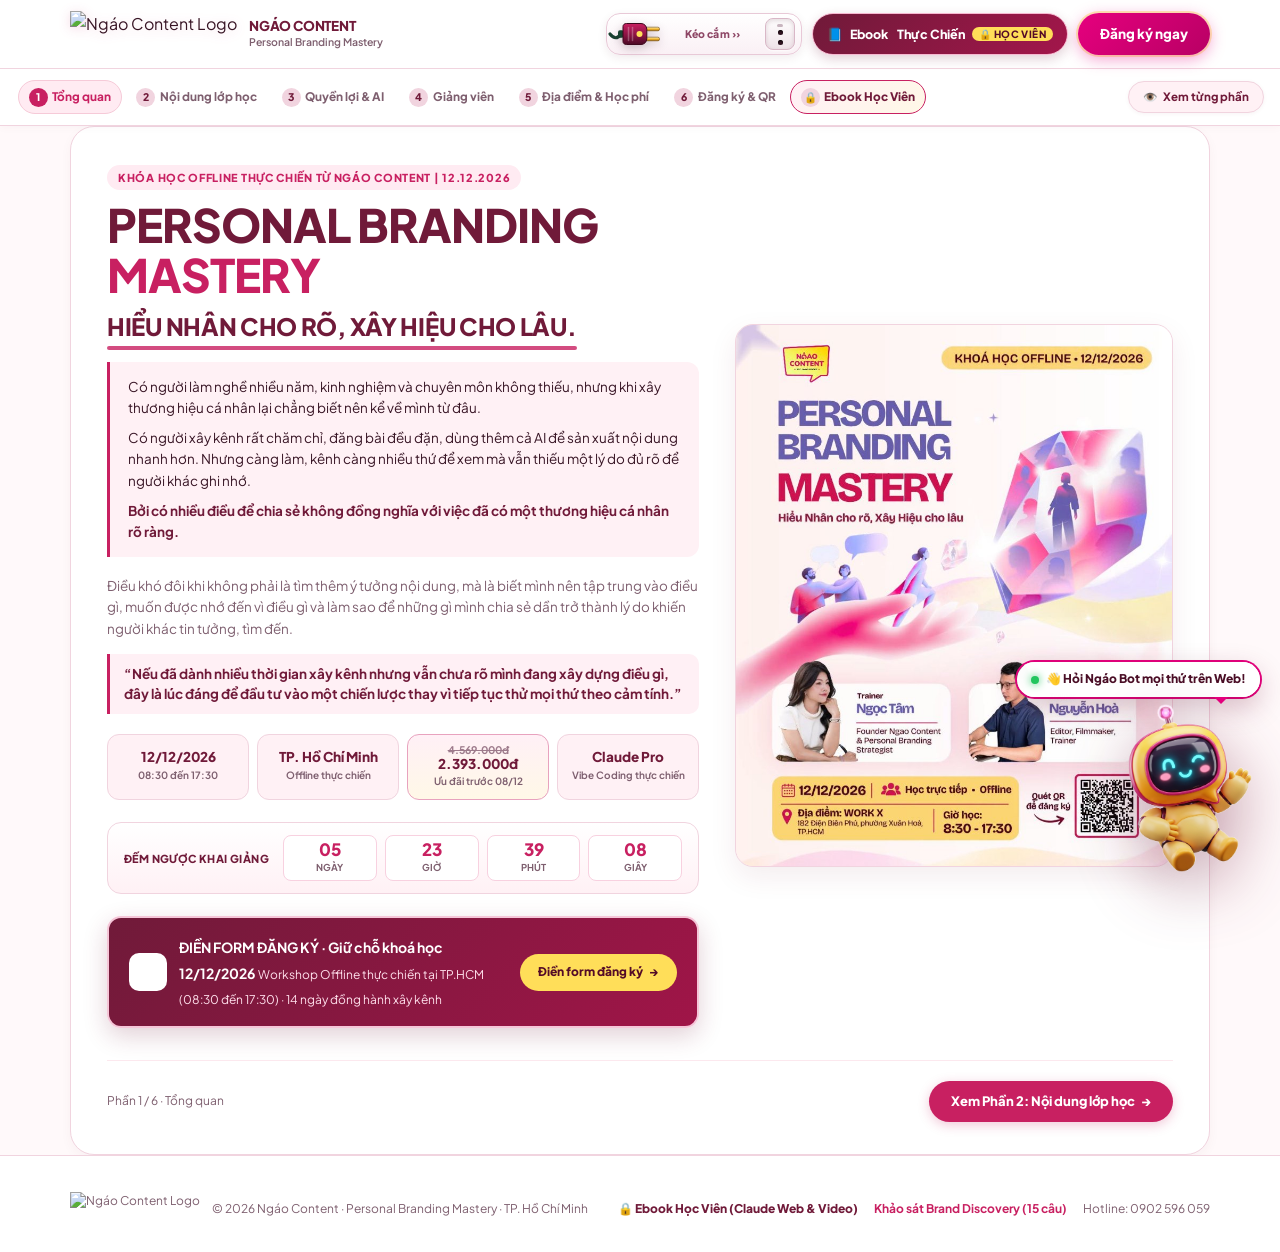
==== commit 54159f75: "Remove all AI dashes from Part 2 curriculum headings" ====
--- a/index.html
+++ b/index.html
@@ -2107,7 +2107,7 @@
                   <svg width="20" height="20" viewBox="0 0 24 24" fill="none" stroke="currentColor" stroke-width="2" stroke-linecap="round" stroke-linejoin="round"><path d="M12 2v4"/><path d="m4.93 10.93 2.83 2.83"/><path d="M2 18h2"/><path d="M20 18h2"/><path d="m19.07 10.93-2.83 2.83"/><path d="M22 22H2"/><path d="m8 6 4-4 4 4"/><path d="M16 18a4 4 0 0 0-8 0"/></svg>
                 </div>
                 <div>
-                  <h4>Buổi sáng – Hiểu nhân &amp; Định vị</h4>
+                  <h4>Buổi sáng: Hiểu nhân &amp; Định vị</h4>
                   <small>Thấu hiểu bản chất, xác lập hướng đi</small>
                 </div>
               </div>
@@ -2122,7 +2122,7 @@
                 <li class="syllabus-item">
                   <span class="syllabus-num">2</span>
                   <div class="syllabus-body">
-                    <strong>Định vị thương hiệu – Vai trò – Mục tiêu thực tế</strong>
+                    <strong>Định vị thương hiệu · Vai trò · Mục tiêu thực tế</strong>
                     <p>Khai thác tài sản cá nhân, năng lực, lợi thế khác biệt. Xác định mình muốn trở thành ai trong nhận thức của đối tượng mục tiêu và xây thương hiệu để phục vụ mục tiêu gì.</p>
                   </div>
                 </li>
@@ -2136,7 +2136,7 @@
                 <li class="syllabus-item">
                   <span class="syllabus-num">4</span>
                   <div class="syllabus-body">
-                    <strong>Case thực tế – Khám kênh – Định hướng trực tiếp</strong>
+                    <strong>Case thực tế · Khám kênh · Định hướng trực tiếp</strong>
                     <p>Phân tích những bài toán xây dựng thương hiệu khác nhau. Cùng trainer nhìn nhận vấn đề và tháo gỡ những vướng mắc trên kênh thực tế.</p>
                   </div>
                 </li>
@@ -2150,7 +2150,7 @@
                   <svg width="20" height="20" viewBox="0 0 24 24" fill="none" stroke="currentColor" stroke-width="2" stroke-linecap="round" stroke-linejoin="round"><circle cx="12" cy="12" r="4"/><path d="M12 2v2"/><path d="M12 20v2"/><path d="m4.93 4.93 1.41 1.41"/><path d="m17.66 17.66 1.41 1.41"/><path d="M2 12h2"/><path d="M20 12h2"/><path d="m6.34 17.66-1.41 1.41"/><path d="m19.07 4.93-1.41 1.41"/></svg>
                 </div>
                 <div>
-                  <h4>Buổi chiều – Xây hiệu &amp; Ứng dụng AI</h4>
+                  <h4>Buổi chiều: Xây hiệu &amp; Ứng dụng AI</h4>
                   <small>Chuyển tư duy thành hệ thống triển khai</small>
                 </div>
               </div>
@@ -2200,7 +2200,7 @@
                   <svg width="20" height="20" viewBox="0 0 24 24" fill="none" stroke="currentColor" stroke-width="2" stroke-linecap="round" stroke-linejoin="round"><rect width="18" height="18" x="3" y="4" rx="2"/><path d="M16 2v4"/><path d="M8 2v4"/><path d="M3 10h18"/><path d="m9 16 2 2 4-4"/></svg>
                 </div>
                 <div>
-                  <h4>14 ngày sau lớp – Đồng hành thực thi</h4>
+                  <h4>14 ngày sau lớp: Đồng hành thực thi</h4>
                   <small>Từ hiểu đúng đến làm được</small>
                 </div>
               </div>
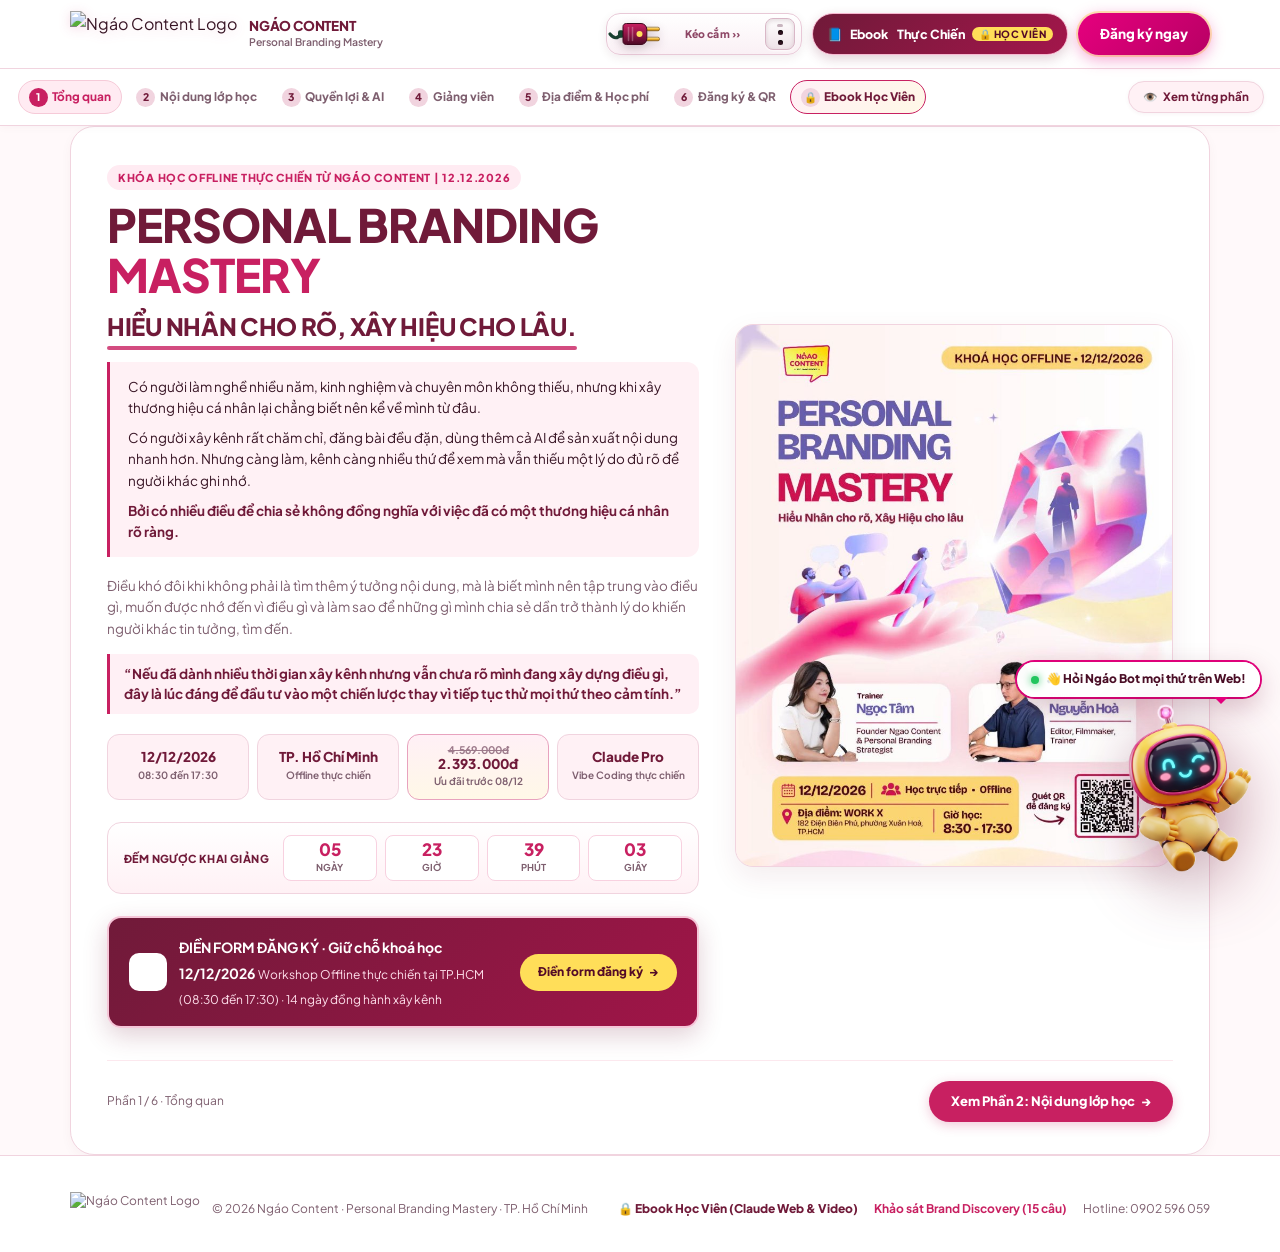
==== commit 06df2ac9: "Balance Part 2 curriculum layout with 2-column syllabus and paired flow + outcomes panels" ====
--- a/index.html
+++ b/index.html
@@ -642,165 +642,240 @@
 
     /* PART 2B: DETAILED SYLLABUS, SYSTEM FLOW & LEARNING OUTCOMES */
     .curr-subblock {
-      margin-top: 34px;
-      padding-top: 30px;
+      margin-top: 30px;
+      padding-top: 26px;
       border-top: 1.5px dashed var(--border);
     }
     .curr-subhead-eyebrow {
       display: inline-block;
-      font-size: 11px;
+      font-size: 10.5px;
       font-weight: 850;
       text-transform: uppercase;
-      letter-spacing: 0.7px;
+      letter-spacing: 0.75px;
       color: var(--primary);
-      margin-bottom: 6px;
+      background: var(--primary-light);
+      padding: 3px 10px;
+      border-radius: 99px;
+      margin-bottom: 8px;
     }
     .curr-subhead-title {
-      font-size: clamp(19px, 2.2vw, 25px);
+      font-size: clamp(19px, 2.1vw, 24px);
       font-weight: 900;
       color: var(--primary-dark);
       letter-spacing: -0.4px;
       line-height: 1.25;
-      margin-bottom: 20px;
-    }
-
-    /* Syllabus Timeline */
-    .syllabus-card {
+      margin-bottom: 18px;
+    }
+
+    /* Syllabus 2-Column Balanced Grid */
+    .syllabus-grid {
+      display: grid;
+      grid-template-columns: repeat(2, 1fr);
+      gap: 18px;
+      align-items: stretch;
+    }
+    .syllabus-session-card {
       background: #fff;
       border: 1.5px solid var(--border);
       border-radius: var(--radius-md);
-      padding: 24px 28px;
-    }
-    .syllabus-session + .syllabus-session {
-      margin-top: 24px;
-      padding-top: 24px;
-      border-top: 1px solid var(--border-light);
+      overflow: hidden;
+      display: flex;
+      flex-direction: column;
+      box-shadow: var(--shadow-sm);
     }
     .syllabus-session-head {
       display: flex;
       align-items: center;
       gap: 12px;
-      margin-bottom: 16px;
+      padding: 16px 20px;
+      background: linear-gradient(135deg, #FFF5F8 0%, #FFFAFC 100%);
+      border-bottom: 1px solid var(--border-light);
     }
     .syllabus-session-icon {
       width: 38px;
       height: 38px;
       border-radius: 10px;
-      background: var(--primary-light);
+      background: #fff;
+      border: 1px solid #F3CAD9;
       color: var(--primary);
       display: grid;
       place-items: center;
       flex-shrink: 0;
+      box-shadow: 0 2px 6px rgba(200, 32, 97, 0.08);
     }
     .syllabus-session-head h4 {
-      font-size: 14.5px;
+      font-size: 14px;
       font-weight: 900;
       color: var(--primary-dark);
-      letter-spacing: 0.2px;
+      letter-spacing: 0.15px;
       text-transform: uppercase;
       line-height: 1.25;
     }
     .syllabus-session-head small {
       display: block;
-      font-size: 12.5px;
+      font-size: 12px;
       color: var(--text-muted);
-      font-weight: 500;
+      font-weight: 550;
       margin-top: 2px;
     }
     .syllabus-list {
       list-style: none;
-      display: grid;
+      display: flex;
+      flex-direction: column;
       gap: 14px;
+      padding: 18px 20px 20px;
+      flex: 1;
     }
     .syllabus-item {
       display: grid;
       grid-template-columns: 26px 1fr;
-      gap: 10px;
+      gap: 11px;
       align-items: start;
     }
     .syllabus-num {
-      font-size: 13px;
+      width: 26px;
+      height: 26px;
+      border-radius: 8px;
+      background: var(--primary-light);
+      color: var(--primary);
+      font-size: 12px;
       font-weight: 850;
-      color: var(--primary);
-      padding-top: 2px;
-      text-align: center;
+      display: grid;
+      place-items: center;
+      flex-shrink: 0;
+      margin-top: 1px;
     }
     .syllabus-body {
-      border-left: 2px solid #F3D2DF;
-      padding-left: 14px;
+      border-left: 2px solid #F6D8E4;
+      padding-left: 12px;
     }
     .syllabus-body strong {
       display: block;
-      font-size: 14px;
+      font-size: 13.5px;
       font-weight: 800;
-      color: var(--text);
+      color: var(--primary-dark);
       line-height: 1.35;
       margin-bottom: 3px;
     }
     .syllabus-body p {
-      font-size: 13px;
+      font-size: 12.5px;
       color: var(--text-muted);
       line-height: 1.55;
       margin: 0;
     }
     .syllabus-after {
-      margin-top: 22px;
-      background: var(--bg-alt);
+      grid-column: 1 / -1;
+      background: linear-gradient(135deg, #FFF2F7 0%, #FFF9FB 100%);
+      border: 1.5px solid #EAB9CC;
+      border-radius: var(--radius-md);
+      padding: 18px 22px;
+      display: flex;
+      align-items: center;
+      gap: 16px;
+    }
+    .syllabus-after-copy {
+      flex: 1;
+    }
+    .syllabus-after-copy h4 {
+      font-size: 14px;
+      font-weight: 900;
+      color: var(--primary-dark);
+      text-transform: uppercase;
+      letter-spacing: 0.15px;
+      margin-bottom: 2px;
+    }
+    .syllabus-after-copy small {
+      display: inline-block;
+      font-size: 12px;
+      font-weight: 700;
+      color: var(--primary);
+      margin-bottom: 5px;
+    }
+    .syllabus-after-copy p {
+      font-size: 13px;
+      color: var(--text);
+      line-height: 1.58;
+      margin: 0;
+    }
+
+    /* Split Editorial Layout: 7-Step Flow (Left) + 8 Learning Outcomes (Right) */
+    .system-outcomes-split {
+      display: grid;
+      grid-template-columns: 0.82fr 1.18fr;
+      gap: 20px;
+      align-items: stretch;
+    }
+    .system-flow-panel,
+    .outcomes-panel {
       border: 1.5px solid var(--border);
-      border-radius: 14px;
-      padding: 18px 22px;
-    }
-    .syllabus-after .syllabus-session-head {
-      margin-bottom: 8px;
-    }
-    .syllabus-after p {
-      font-size: 13.5px;
-      color: var(--text);
-      line-height: 1.6;
-      margin: 0;
+      border-radius: var(--radius-md);
+      padding: 22px 22px;
+      display: flex;
+      flex-direction: column;
+    }
+    .system-flow-panel {
+      background: #FFF9FB;
+    }
+    .outcomes-panel {
+      background: #fff;
+      box-shadow: var(--shadow-sm);
+    }
+    .panel-title {
+      font-size: 18px;
+      font-weight: 900;
+      color: var(--primary-dark);
+      letter-spacing: -0.3px;
+      line-height: 1.3;
+      margin-bottom: 6px;
+    }
+    .panel-subtitle {
+      font-size: 13px;
+      color: var(--text-muted);
+      line-height: 1.5;
+      margin-bottom: 16px;
     }
 
     /* 7-Step Brand System Flow */
     .brand-flow-wrap {
-      max-width: 620px;
-      margin: 0 auto;
       display: flex;
       flex-direction: column;
       align-items: center;
+      flex: 1;
+      justify-content: space-between;
     }
     .brand-flow-step {
       width: 100%;
-      background: #FFF6F9;
+      background: #fff;
       border: 1.5px solid #EAB9CC;
-      border-radius: 14px;
-      padding: 14px 20px;
+      border-radius: 12px;
+      padding: 10px 14px;
       text-align: center;
       transition: transform 0.2s ease, border-color 0.2s ease, box-shadow 0.2s ease;
     }
     .brand-flow-step:hover {
-      transform: translateY(-2px);
+      transform: translateY(-1px);
       border-color: var(--primary);
       box-shadow: var(--shadow-sm);
     }
     .brand-flow-step strong {
       display: block;
-      font-size: 14.5px;
+      font-size: 13px;
       font-weight: 900;
       color: var(--primary-dark);
-      letter-spacing: 0.3px;
+      letter-spacing: 0.25px;
       text-transform: uppercase;
-      margin-bottom: 3px;
+      margin-bottom: 1px;
     }
     .brand-flow-step span {
       display: block;
-      font-size: 13px;
+      font-size: 12px;
       color: var(--text-muted);
       font-weight: 550;
     }
     .brand-flow-step.is-final {
-      background: linear-gradient(135deg, #701A39 0%, #8C1C45 100%);
+      background: linear-gradient(135deg, #701A39 0%, #981D4B 100%);
       border-color: #701A39;
-      box-shadow: 0 8px 22px rgba(112, 26, 57, 0.2);
+      box-shadow: 0 6px 18px rgba(112, 26, 57, 0.2);
     }
     .brand-flow-step.is-final strong {
       color: #FFFFFF;
@@ -810,10 +885,10 @@
     }
     .brand-flow-arrow {
       color: var(--primary);
-      font-size: 18px;
+      font-size: 14px;
       font-weight: 800;
       line-height: 1;
-      padding: 6px 0;
+      padding: 3px 0;
       user-select: none;
     }
 
@@ -821,13 +896,17 @@
     .outcomes-grid {
       display: grid;
       grid-template-columns: repeat(2, 1fr);
-      gap: 14px;
+      gap: 12px;
+      flex: 1;
     }
     .outcome-card {
       background: #FFF7FA;
       border: 1.5px solid var(--border-light);
-      border-radius: 14px;
-      padding: 18px 20px;
+      border-radius: 12px;
+      padding: 14px 16px;
+      display: flex;
+      flex-direction: column;
+      justify-content: flex-start;
       transition: all 0.2s ease;
     }
     .outcome-card:hover {
@@ -838,30 +917,44 @@
     }
     .outcome-num {
       display: inline-block;
-      font-size: 15px;
+      font-size: 13.5px;
       font-weight: 900;
       color: var(--primary);
-      margin-bottom: 6px;
+      margin-bottom: 4px;
       letter-spacing: -0.2px;
     }
     .outcome-card h4 {
-      font-size: 15px;
+      font-size: 14px;
       font-weight: 850;
       color: var(--primary-dark);
-      margin-bottom: 4px;
+      margin-bottom: 3px;
+      line-height: 1.3;
     }
     .outcome-card p {
-      font-size: 13px;
+      font-size: 12.5px;
       color: var(--text-muted);
-      line-height: 1.55;
+      line-height: 1.5;
       margin: 0;
     }
     .outcomes-footnote {
       margin-top: 14px;
-      font-size: 12.5px;
+      padding-top: 12px;
+      border-top: 1px dashed var(--border);
+      font-size: 12px;
       color: var(--text-light);
-      line-height: 1.55;
+      line-height: 1.5;
       font-style: italic;
+    }
+    @media (max-width: 960px) {
+      .syllabus-grid,
+      .system-outcomes-split {
+        grid-template-columns: 1fr;
+      }
+      .syllabus-after {
+        flex-direction: column;
+        align-items: flex-start;
+        gap: 10px;
+      }
     }
 
     /* PART 3: PACKAGES & BEYOND 1-DAY VALUE */
@@ -1723,7 +1816,15 @@
         margin-top: 24px;
         padding-top: 22px;
       }
-      .syllabus-card {
+      .syllabus-session-head {
+        padding: 13px 14px;
+      }
+      .syllabus-list {
+        padding: 14px 14px 16px;
+        gap: 12px;
+      }
+      .system-flow-panel,
+      .outcomes-panel {
         padding: 16px 14px;
       }
       .syllabus-item {
@@ -2099,9 +2200,9 @@
           <span class="curr-subhead-eyebrow">Lộ trình chi tiết</span>
           <h3 class="curr-subhead-title">Một ngày xây nền móng. 14 ngày đưa chiến lược vào thực tế.</h3>
 
-          <div class="syllabus-card">
+          <div class="syllabus-grid">
             <!-- BUỔI SÁNG -->
-            <div class="syllabus-session">
+            <div class="syllabus-session-card">
               <div class="syllabus-session-head">
                 <div class="syllabus-session-icon" aria-hidden="true">
                   <svg width="20" height="20" viewBox="0 0 24 24" fill="none" stroke="currentColor" stroke-width="2" stroke-linecap="round" stroke-linejoin="round"><path d="M12 2v4"/><path d="m4.93 10.93 2.83 2.83"/><path d="M2 18h2"/><path d="M20 18h2"/><path d="m19.07 10.93-2.83 2.83"/><path d="M22 22H2"/><path d="m8 6 4-4 4 4"/><path d="M16 18a4 4 0 0 0-8 0"/></svg>
@@ -2113,28 +2214,28 @@
               </div>
               <ol class="syllabus-list">
                 <li class="syllabus-item">
-                  <span class="syllabus-num">1</span>
+                  <span class="syllabus-num">01</span>
                   <div class="syllabus-body">
                     <strong>Giải mã Personal Branding &amp; chẩn đoán kênh hiện tại</strong>
                     <p>Hiểu đúng bản chất xây dựng thương hiệu. Nhận diện những điểm nghẽn trong quá trình phát triển kênh và xác định mình đang ở đâu.</p>
                   </div>
                 </li>
                 <li class="syllabus-item">
-                  <span class="syllabus-num">2</span>
+                  <span class="syllabus-num">02</span>
                   <div class="syllabus-body">
                     <strong>Định vị thương hiệu · Vai trò · Mục tiêu thực tế</strong>
                     <p>Khai thác tài sản cá nhân, năng lực, lợi thế khác biệt. Xác định mình muốn trở thành ai trong nhận thức của đối tượng mục tiêu và xây thương hiệu để phục vụ mục tiêu gì.</p>
                   </div>
                 </li>
                 <li class="syllabus-item">
-                  <span class="syllabus-num">3</span>
+                  <span class="syllabus-num">03</span>
                   <div class="syllabus-body">
                     <strong>Audience Insight &amp; công thức khai thác trụ cột nội dung</strong>
                     <p>Hiểu ai cần biết đến mình, họ cần điều gì, vì sao họ nên lắng nghe mình. Thực hành công thức chuyển Insight thành Content Pillars và các hướng khai thác nội dung.</p>
                   </div>
                 </li>
                 <li class="syllabus-item">
-                  <span class="syllabus-num">4</span>
+                  <span class="syllabus-num">04</span>
                   <div class="syllabus-body">
                     <strong>Case thực tế · Khám kênh · Định hướng trực tiếp</strong>
                     <p>Phân tích những bài toán xây dựng thương hiệu khác nhau. Cùng trainer nhìn nhận vấn đề và tháo gỡ những vướng mắc trên kênh thực tế.</p>
@@ -2144,7 +2245,7 @@
             </div>
 
             <!-- BUỔI CHIỀU -->
-            <div class="syllabus-session">
+            <div class="syllabus-session-card">
               <div class="syllabus-session-head">
                 <div class="syllabus-session-icon" aria-hidden="true">
                   <svg width="20" height="20" viewBox="0 0 24 24" fill="none" stroke="currentColor" stroke-width="2" stroke-linecap="round" stroke-linejoin="round"><circle cx="12" cy="12" r="4"/><path d="M12 2v2"/><path d="M12 20v2"/><path d="m4.93 4.93 1.41 1.41"/><path d="m17.66 17.66 1.41 1.41"/><path d="M2 12h2"/><path d="M20 12h2"/><path d="m6.34 17.66-1.41 1.41"/><path d="m19.07 4.93-1.41 1.41"/></svg>
@@ -2156,35 +2257,35 @@
               </div>
               <ol class="syllabus-list">
                 <li class="syllabus-item">
-                  <span class="syllabus-num">5</span>
+                  <span class="syllabus-num">05</span>
                   <div class="syllabus-body">
                     <strong>Xây dựng chiến lược Content Marketing cho kênh</strong>
                     <p>Chuyển định vị thành chiến lược nội dung, xác định vai trò của từng nhóm nội dung trong quá trình thu hút, xây niềm tin, ghi nhớ thương hiệu và chuyển đổi.</p>
                   </div>
                 </li>
                 <li class="syllabus-item">
-                  <span class="syllabus-num">6</span>
+                  <span class="syllabus-num">06</span>
                   <div class="syllabus-body">
                     <strong>Thiết kế Content Series mang dấu ấn thương hiệu</strong>
                     <p>Học cách tìm chất liệu từ công việc, chuyên môn và đời sống; phát triển một ý tưởng thành nhiều nội dung và xây dựng các series có thể duy trì lâu dài.</p>
                   </div>
                 </li>
                 <li class="syllabus-item">
-                  <span class="syllabus-num">7</span>
+                  <span class="syllabus-num">07</span>
                   <div class="syllabus-body">
                     <strong>Thực hành lập Content Marketing Plan</strong>
                     <p>Xây dựng kế hoạch nội dung có mục tiêu, trụ cột, chủ đề, format và định hướng triển khai phù hợp với nguồn lực thực tế.</p>
                   </div>
                 </li>
                 <li class="syllabus-item">
-                  <span class="syllabus-num">8</span>
+                  <span class="syllabus-num">08</span>
                   <div class="syllabus-body">
                     <strong>Ứng dụng AI, Claude &amp; Vibe Coding cùng trainer Nguyễn Hoà</strong>
                     <p>Học cách sử dụng AI như một cộng sự trong quá trình nghiên cứu, sáng tạo, thiết kế, quản trị tri thức, phát triển website và xây dựng các công cụ hỗ trợ thương hiệu.</p>
                   </div>
                 </li>
                 <li class="syllabus-item">
-                  <span class="syllabus-num">9</span>
+                  <span class="syllabus-num">09</span>
                   <div class="syllabus-body">
                     <strong>Hoàn thiện định hướng &amp; Action Plan cá nhân</strong>
                     <p>Tổng hợp những gì đã học thành bản đồ hành động, xác định các ưu tiên triển khai trong 14 ngày tiếp theo.</p>
@@ -2195,122 +2296,129 @@
 
             <!-- 14 NGÀY SAU LỚP -->
             <div class="syllabus-after">
-              <div class="syllabus-session-head">
-                <div class="syllabus-session-icon" aria-hidden="true">
-                  <svg width="20" height="20" viewBox="0 0 24 24" fill="none" stroke="currentColor" stroke-width="2" stroke-linecap="round" stroke-linejoin="round"><rect width="18" height="18" x="3" y="4" rx="2"/><path d="M16 2v4"/><path d="M8 2v4"/><path d="M3 10h18"/><path d="m9 16 2 2 4-4"/></svg>
+              <div class="syllabus-session-icon" aria-hidden="true">
+                <svg width="20" height="20" viewBox="0 0 24 24" fill="none" stroke="currentColor" stroke-width="2" stroke-linecap="round" stroke-linejoin="round"><rect width="18" height="18" x="3" y="4" rx="2"/><path d="M16 2v4"/><path d="M8 2v4"/><path d="M3 10h18"/><path d="m9 16 2 2 4-4"/></svg>
+              </div>
+              <div class="syllabus-after-copy">
+                <h4>14 ngày sau lớp: Đồng hành thực thi</h4>
+                <small>Từ hiểu đúng đến làm được</small>
+                <p>Tiếp tục triển khai định hướng đã xây dựng tại lớp, nhận hỗ trợ trong quá trình thực hành, tháo gỡ vướng mắc và điều chỉnh chiến lược theo bài toán thực tế của mỗi học viên.</p>
+              </div>
+            </div>
+          </div>
+        </div>
+
+        <!-- BỐ CỤC 2 CỘT CÂN ĐỐI: KIẾN TRÚC 7 BƯỚC + LEARNING OUTCOMES (8 ĐẦU RA) -->
+        <div class="curr-subblock">
+          <div class="system-outcomes-split">
+            <!-- CỘT TRÁI: BẢN ĐỒ 7 BƯỚC -->
+            <div class="system-flow-panel">
+              <div>
+                <span class="curr-subhead-eyebrow">Kiến trúc hệ thống</span>
+                <h3 class="panel-title">Bản Đồ 7 Bước Xây Thương Hiệu</h3>
+                <p class="panel-subtitle">Từ năng lực thật đến hệ thống vận hành bền vững:</p>
+              </div>
+
+              <div class="brand-flow-wrap">
+                <div class="brand-flow-step">
+                  <strong>Tài sản cá nhân</strong>
+                  <span>Năng lực · Trải nghiệm · Giá trị</span>
                 </div>
-                <div>
-                  <h4>14 ngày sau lớp: Đồng hành thực thi</h4>
-                  <small>Từ hiểu đúng đến làm được</small>
+                <div class="brand-flow-arrow" aria-hidden="true">↓</div>
+
+                <div class="brand-flow-step">
+                  <strong>Định vị &amp; Mục tiêu</strong>
+                  <span>Vai trò · Vị thế · Lợi thế khác biệt</span>
+                </div>
+                <div class="brand-flow-arrow" aria-hidden="true">↓</div>
+
+                <div class="brand-flow-step">
+                  <strong>Audience Insight</strong>
+                  <span>Ai cần mình và vì sao?</span>
+                </div>
+                <div class="brand-flow-arrow" aria-hidden="true">↓</div>
+
+                <div class="brand-flow-step">
+                  <strong>Content Strategy</strong>
+                  <span>Direction · Pillar · Angle</span>
+                </div>
+                <div class="brand-flow-arrow" aria-hidden="true">↓</div>
+
+                <div class="brand-flow-step">
+                  <strong>Content Series &amp; Plan</strong>
+                  <span>Chuỗi nội dung · Kế hoạch thực thi</span>
+                </div>
+                <div class="brand-flow-arrow" aria-hidden="true">↓</div>
+
+                <div class="brand-flow-step">
+                  <strong>AI &amp; Brand Workflow</strong>
+                  <span>Công nghệ hỗ trợ vận hành</span>
+                </div>
+                <div class="brand-flow-arrow" aria-hidden="true">↓</div>
+
+                <div class="brand-flow-step is-final">
+                  <strong>Đo lường &amp; Tích lũy</strong>
+                  <span>Thử nghiệm · Điều chỉnh · Phát triển</span>
                 </div>
               </div>
-              <p>Tiếp tục triển khai định hướng đã xây dựng tại lớp, nhận hỗ trợ trong quá trình thực hành, tháo gỡ vướng mắc và điều chỉnh chiến lược theo bài toán thực tế của mỗi học viên.</p>
+            </div>
+
+            <!-- CỘT PHẢI: 8 ĐẦU RA LEARNING OUTCOMES -->
+            <div class="outcomes-panel">
+              <div>
+                <span class="curr-subhead-eyebrow">Learning Outcomes</span>
+                <h3 class="panel-title">Không chỉ mang kiến thức về. Mang cả một bộ khung để tiếp tục xây thương hiệu.</h3>
+                <p class="panel-subtitle">8 đầu ra thực chiến học viên trực tiếp xây dựng trong khoá học:</p>
+              </div>
+
+              <div class="outcomes-grid">
+                <div class="outcome-card">
+                  <span class="outcome-num">01</span>
+                  <h4>Personal Brand Map</h4>
+                  <p>Bản đồ năng lực, giá trị, lợi thế và mục tiêu thương hiệu.</p>
+                </div>
+                <div class="outcome-card">
+                  <span class="outcome-num">02</span>
+                  <h4>Brand Positioning</h4>
+                  <p>Định hướng vị thế, vai trò và giá trị muốn được ghi nhớ.</p>
+                </div>
+                <div class="outcome-card">
+                  <span class="outcome-num">03</span>
+                  <h4>Audience Insight</h4>
+                  <p>Bản đồ nhu cầu, vấn đề và động lực của đối tượng mục tiêu.</p>
+                </div>
+                <div class="outcome-card">
+                  <span class="outcome-num">04</span>
+                  <h4>Content Pillar Matrix</h4>
+                  <p>Hệ thống trụ cột và hướng khai thác nội dung có chiến lược.</p>
+                </div>
+                <div class="outcome-card">
+                  <span class="outcome-num">05</span>
+                  <h4>Signature Content Series</h4>
+                  <p>Định hướng chuỗi nội dung mang dấu ấn và góc nhìn riêng.</p>
+                </div>
+                <div class="outcome-card">
+                  <span class="outcome-num">06</span>
+                  <h4>Content Marketing Plan</h4>
+                  <p>Bộ khung kế hoạch phát triển nội dung và kênh.</p>
+                </div>
+                <div class="outcome-card">
+                  <span class="outcome-num">07</span>
+                  <h4>AI &amp; Brand Workflow</h4>
+                  <p>Phương pháp ứng dụng AI vào quy trình xây dựng thương hiệu.</p>
+                </div>
+                <div class="outcome-card">
+                  <span class="outcome-num">08</span>
+                  <h4>14-Day Action Plan</h4>
+                  <p>Lộ trình hành động để tiếp tục thực hành sau buổi học.</p>
+                </div>
+              </div>
+
+              <p class="outcomes-footnote">
+                Các đầu ra được phát triển trong quá trình học và tiếp tục hoàn thiện trong 14 ngày đồng hành, tùy theo hiện trạng và mức độ thực hành của mỗi học viên.
+              </p>
             </div>
           </div>
-        </div>
-
-        <!-- SƠ ĐỒ HỆ THỐNG 7 BƯỚC -->
-        <div class="curr-subblock">
-          <div style="text-align:center;margin-bottom:20px">
-            <span class="curr-subhead-eyebrow">Kiến trúc hệ thống</span>
-            <h3 class="curr-subhead-title" style="margin-bottom:0">Bản Đồ 7 Bước Xây Dựng Thương Hiệu Cá Nhân</h3>
-          </div>
-
-          <div class="brand-flow-wrap">
-            <div class="brand-flow-step">
-              <strong>Tài sản cá nhân</strong>
-              <span>Năng lực · Trải nghiệm · Giá trị</span>
-            </div>
-            <div class="brand-flow-arrow" aria-hidden="true">↓</div>
-
-            <div class="brand-flow-step">
-              <strong>Định vị &amp; Mục tiêu</strong>
-              <span>Vai trò · Vị thế · Lợi thế khác biệt</span>
-            </div>
-            <div class="brand-flow-arrow" aria-hidden="true">↓</div>
-
-            <div class="brand-flow-step">
-              <strong>Audience Insight</strong>
-              <span>Ai cần mình và vì sao?</span>
-            </div>
-            <div class="brand-flow-arrow" aria-hidden="true">↓</div>
-
-            <div class="brand-flow-step">
-              <strong>Content Strategy</strong>
-              <span>Direction · Pillar · Angle</span>
-            </div>
-            <div class="brand-flow-arrow" aria-hidden="true">↓</div>
-
-            <div class="brand-flow-step">
-              <strong>Content Series &amp; Plan</strong>
-              <span>Chuỗi nội dung · Kế hoạch thực thi</span>
-            </div>
-            <div class="brand-flow-arrow" aria-hidden="true">↓</div>
-
-            <div class="brand-flow-step">
-              <strong>AI &amp; Brand Workflow</strong>
-              <span>Công nghệ hỗ trợ vận hành</span>
-            </div>
-            <div class="brand-flow-arrow" aria-hidden="true">↓</div>
-
-            <div class="brand-flow-step is-final">
-              <strong>Đo lường &amp; Tích lũy</strong>
-              <span>Thử nghiệm · Điều chỉnh · Phát triển</span>
-            </div>
-          </div>
-        </div>
-
-        <!-- LEARNING OUTCOMES (8 ĐẦU RA MANG VỀ) -->
-        <div class="curr-subblock">
-          <span class="curr-subhead-eyebrow">Learning Outcomes</span>
-          <h3 class="curr-subhead-title">Không chỉ mang kiến thức về. Mang cả một bộ khung để tiếp tục xây thương hiệu.</h3>
-
-          <div class="outcomes-grid">
-            <div class="outcome-card">
-              <span class="outcome-num">01</span>
-              <h4>Personal Brand Map</h4>
-              <p>Bản đồ năng lực, giá trị, lợi thế và mục tiêu thương hiệu.</p>
-            </div>
-            <div class="outcome-card">
-              <span class="outcome-num">02</span>
-              <h4>Brand Positioning</h4>
-              <p>Định hướng vị thế, vai trò và giá trị muốn được ghi nhớ.</p>
-            </div>
-            <div class="outcome-card">
-              <span class="outcome-num">03</span>
-              <h4>Audience Insight</h4>
-              <p>Bản đồ nhu cầu, vấn đề và động lực của đối tượng mục tiêu.</p>
-            </div>
-            <div class="outcome-card">
-              <span class="outcome-num">04</span>
-              <h4>Content Pillar Matrix</h4>
-              <p>Hệ thống trụ cột và hướng khai thác nội dung có chiến lược.</p>
-            </div>
-            <div class="outcome-card">
-              <span class="outcome-num">05</span>
-              <h4>Signature Content Series</h4>
-              <p>Định hướng chuỗi nội dung mang dấu ấn và góc nhìn riêng.</p>
-            </div>
-            <div class="outcome-card">
-              <span class="outcome-num">06</span>
-              <h4>Content Marketing Plan</h4>
-              <p>Bộ khung kế hoạch phát triển nội dung và kênh.</p>
-            </div>
-            <div class="outcome-card">
-              <span class="outcome-num">07</span>
-              <h4>AI &amp; Brand Workflow</h4>
-              <p>Phương pháp ứng dụng AI vào quy trình xây dựng thương hiệu.</p>
-            </div>
-            <div class="outcome-card">
-              <span class="outcome-num">08</span>
-              <h4>14-Day Action Plan</h4>
-              <p>Lộ trình hành động để tiếp tục thực hành sau buổi học.</p>
-            </div>
-          </div>
-
-          <p class="outcomes-footnote">
-            Các đầu ra được phát triển trong quá trình học và tiếp tục hoàn thiện trong 14 ngày đồng hành, tùy theo hiện trạng và mức độ thực hành của mỗi học viên.
-          </p>
         </div>
 
         <div class="part-nav-footer">
